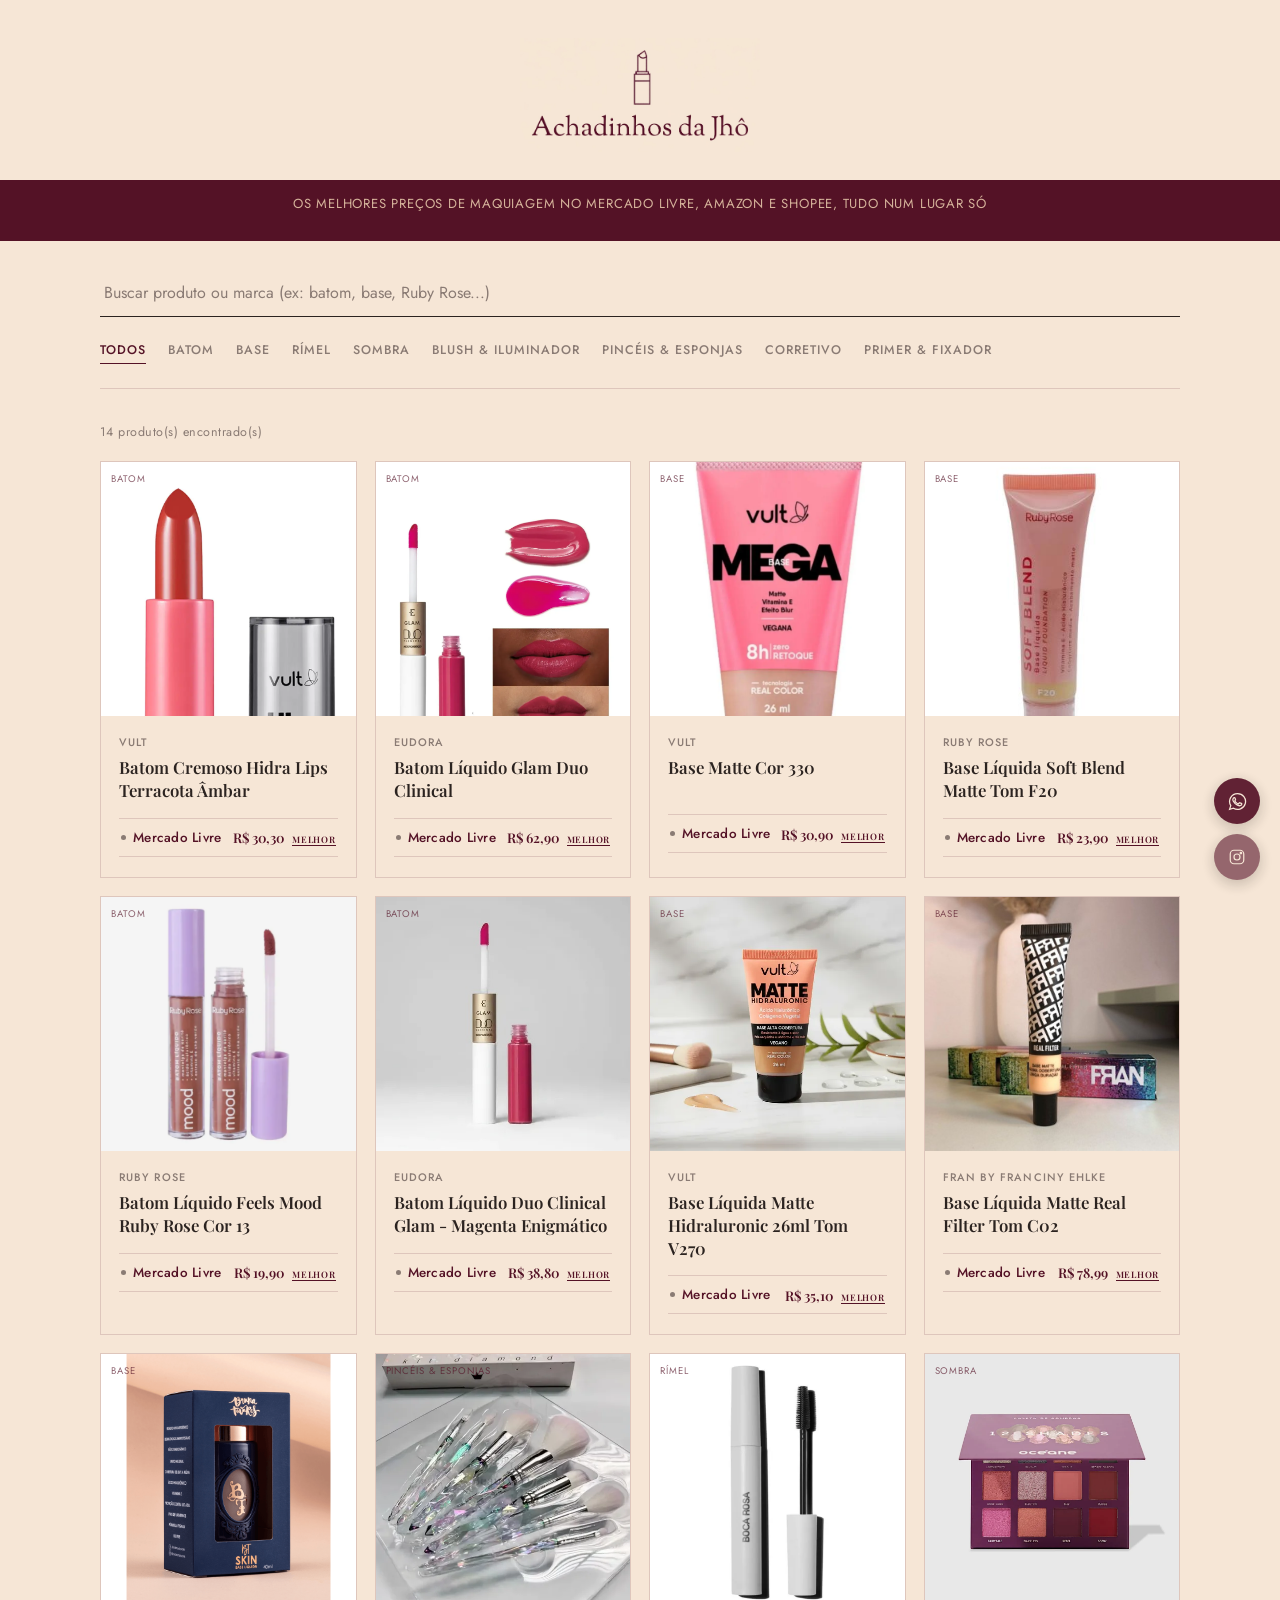
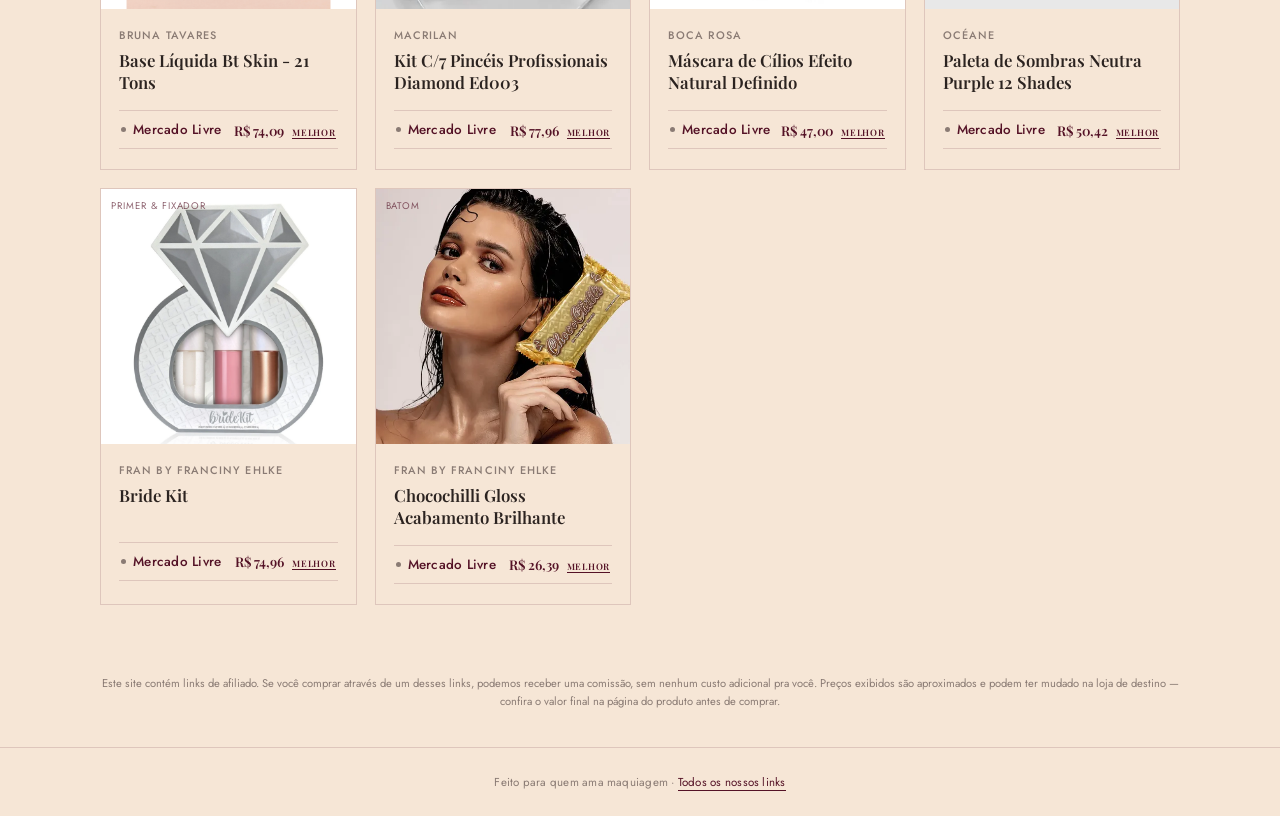
==== index.html @ ea24ade4 "Add files via upload" ====
<!DOCTYPE html>
<html lang="pt-br">
<head>
<meta charset="UTF-8">
<meta name="viewport" content="width=device-width, initial-scale=1.0">
<title>Achadinhos de Maquiagem</title>
<link rel="icon" href="logo.svg" type="image/svg+xml">
<link rel="stylesheet" href="style.css">
</head>
<body>

<header>
  <div class="header-top">
    <img src="logo-full.png" alt="Achadinhos da Jhô" class="logo-full">
    <h1 id="site-name" class="sr-only">Achadinhos da Jhô</h1>
  </div>
  <div class="header-bottom">
    <p id="site-tagline">Os melhores preços de maquiagem, tudo num lugar só</p>
  </div>
</header>

<div class="container">
  <div class="toolbar">
    <input type="text" id="search" class="search-box" placeholder="Buscar produto ou marca (ex: batom, base, Ruby Rose...)">
    <div class="categories" id="categories"></div>
  </div>

  <div class="results-count" id="results-count"></div>
  <div class="grid" id="grid"></div>
</div>

<div class="disclaimer">
  Este site contém links de afiliado. Se você comprar através de um desses links, podemos receber uma comissão,
  sem nenhum custo adicional pra você. Preços exibidos são aproximados e podem ter mudado na loja de destino —
  confira o valor final na página do produto antes de comprar.
</div>

<div class="floating-links">
  <a id="whatsapp-fab" class="fab whatsapp" href="#" target="_blank" title="Entrar no grupo do WhatsApp" aria-label="WhatsApp">
    <svg width="19" height="19" viewBox="0 0 24 24" fill="none" stroke="currentColor" stroke-width="1.6"><path d="M17 14.5c-.3-.1-1.7-.8-2-.9-.3-.1-.5-.1-.7.1-.2.3-.8.9-.9 1.1-.2.2-.3.2-.6.1-.3-.1-1.3-.5-2.4-1.5-.9-.8-1.5-1.8-1.6-2.1-.2-.3 0-.5.1-.6.1-.1.3-.3.4-.5.1-.1.2-.3.2-.4.1-.2 0-.3 0-.4C9.4 9.2 9 8 8.8 7.6c-.2-.4-.4-.4-.6-.4h-.5c-.2 0-.5.1-.7.3-.2.3-.9.9-.9 2.2s1 2.5 1.1 2.7c.1.2 2 3 4.7 4.2.7.3 1.2.5 1.6.6.7.2 1.3.2 1.8.1.5-.1 1.7-.7 1.9-1.3.2-.6.2-1.1.2-1.3-.1-.1-.3-.2-.6-.3z"/><path d="M12 2a10 10 0 0 0-8.5 15.2L2 22l4.9-1.5A10 10 0 1 0 12 2z"/></svg>
  </a>
  <a id="instagram-fab" class="fab instagram" href="#" target="_blank" title="Seguir no Instagram" aria-label="Instagram">
    <svg width="18" height="18" viewBox="0 0 24 24" fill="none" stroke="currentColor" stroke-width="1.6"><rect x="3" y="3" width="18" height="18" rx="5"/><circle cx="12" cy="12" r="4"/><circle cx="17.2" cy="6.8" r="1"/></svg>
  </a>
</div>

<footer>
  Feito para quem ama maquiagem · <a href="links.html">Todos os nossos links</a>
</footer>

<script src="config.js"></script>
<script src="products-data.js"></script>
<script src="script.js"></script>
</body>
</html>
---- style.css ----
@import url('https://fonts.googleapis.com/css2?family=Playfair+Display:wght@500;600;700&family=Jost:wght@300;400;500;600&display=swap');

:root {
  --rose: #a57c7e;      /* rosé-vinho suave - accent */
  --clay: #8d5c64;       /* vinho claro - accent secundário */
  --sand: #e4c5a8;       /* areia quente - fundo dos cards */
  --burgundy: #541226;   /* vinho profundo - contraste/texto de destaque (cor da logo) */
  --cream: #f6e6d6;      /* fundo principal (cor de fundo da logo) */
  --ink: #2b2320;        /* texto principal, preto quente */
  --muted: #8a7b74;      /* texto secundário */
  --line: #dec6bc;       /* bordas discretas */
  --whatsapp: #25d366;
  --radius: 4px;
  --shadow: 0 2px 18px rgba(84, 18, 38, 0.08);
}

* { box-sizing: border-box; }

html { scroll-behavior: smooth; }

body {
  margin: 0;
  font-family: 'Jost', 'Segoe UI', system-ui, -apple-system, Roboto, sans-serif;
  background: var(--cream);
  color: var(--ink);
  font-weight: 400;
}

header {
  text-align: center;
}

.header-top {
  background: var(--cream);
  padding: 38px 20px 22px;
}

.logo-full {
  width: 100%;
  max-width: 240px;
  height: auto;
}

.sr-only {
  position: absolute;
  width: 1px;
  height: 1px;
  padding: 0;
  margin: -1px;
  overflow: hidden;
  clip: rect(0, 0, 0, 0);
  white-space: nowrap;
  border: 0;
}

.header-bottom {
  background: var(--burgundy);
  padding: 14px 20px 28px;
}

.header-bottom p {
  margin: 0;
  color: var(--sand);
  opacity: 0.9;
  font-size: 0.82rem;
  letter-spacing: 0.06em;
  text-transform: uppercase;
  font-weight: 400;
}

.container {
  max-width: 1120px;
  margin: 0 auto;
  padding: 0 20px 70px;
}

.toolbar {
  background: transparent;
  border-bottom: 1px solid var(--line);
  padding: 28px 0 20px;
  margin-bottom: 34px;
}

.search-box {
  width: 100%;
  padding: 12px 4px;
  border-radius: 0;
  border: none;
  border-bottom: 1px solid var(--ink);
  background: transparent;
  font-family: 'Jost', sans-serif;
  font-size: 1rem;
  margin-bottom: 20px;
  outline: none;
  color: var(--ink);
}

.search-box::placeholder { color: var(--muted); }
.search-box:focus { border-bottom: 1px solid var(--burgundy); }

.categories {
  display: flex;
  gap: 22px;
  overflow-x: auto;
  padding-bottom: 4px;
}

.cat-btn {
  flex: 0 0 auto;
  border: none;
  background: none;
  color: var(--muted);
  padding: 4px 0;
  border-bottom: 1px solid transparent;
  font-family: 'Jost', sans-serif;
  font-size: 0.78rem;
  font-weight: 500;
  letter-spacing: 0.08em;
  text-transform: uppercase;
  cursor: pointer;
  white-space: nowrap;
  transition: color .2s ease, border-color .2s ease;
}

.cat-btn:hover { color: var(--ink); }

.cat-btn.active {
  color: var(--burgundy);
  border-bottom: 1px solid var(--burgundy);
}

.results-count {
  font-size: 0.78rem;
  color: var(--muted);
  letter-spacing: 0.04em;
  margin: 0 0 20px;
}

.grid {
  display: grid;
  grid-template-columns: repeat(auto-fill, minmax(240px, 1fr));
  gap: 18px;
  background: transparent;
}

.card {
  background: var(--cream);
  border: 1px solid var(--line);
  border-radius: 0;
  box-shadow: none;
  overflow: hidden;
  display: flex;
  flex-direction: column;
  transition: box-shadow .25s ease, border-color .25s ease;
}

.card:hover {
  box-shadow: var(--shadow);
  border-color: var(--rose);
  position: relative;
  z-index: 2;
}

.card-top {
  background: var(--sand);
  display: flex;
  align-items: center;
  justify-content: center;
  padding: 0;
  aspect-ratio: 1 / 1;
  position: relative;
  overflow: hidden;
}

.product-art {
  width: 100%;
  height: 100%;
  object-fit: cover;
  object-position: center;
  transition: transform .3s ease;
}

.card:hover .product-art {
  transform: scale(1.04);
}

.card-top .cat-tag {
  position: absolute;
  top: 10px;
  left: 10px;
  font-size: 0.6rem;
  letter-spacing: 0.1em;
  text-transform: uppercase;
  color: var(--burgundy);
  opacity: 0.65;
  z-index: 1;
}

.card-body {
  padding: 18px 18px 20px;
  display: flex;
  flex-direction: column;
  gap: 6px;
  flex: 1;
}

.card-brand {
  font-size: 0.68rem;
  text-transform: uppercase;
  letter-spacing: .1em;
  color: var(--muted);
  font-weight: 500;
}

.card-name {
  font-family: 'Playfair Display', serif;
  font-size: 1.05rem;
  font-weight: 600;
  line-height: 1.35;
  min-height: 2.5em;
  color: var(--ink);
}

.price-list {
  display: flex;
  flex-direction: column;
  gap: 0;
  margin-top: 10px;
  border-top: 1px solid var(--line);
}

.price-row {
  display: flex;
  align-items: center;
  justify-content: space-between;
  padding: 9px 2px;
  border-radius: 0;
  border: none;
  border-bottom: 1px solid var(--line);
  text-decoration: none;
  color: var(--ink);
  font-size: 0.84rem;
  background: transparent;
  transition: padding-left .15s ease;
}

.price-row:hover { padding-left: 6px; }

.price-row.best {
  color: var(--burgundy);
}

.price-row .store {
  font-weight: 500;
  display: flex;
  align-items: center;
  gap: 7px;
  letter-spacing: 0.02em;
}

.price-row .store::before {
  content: "";
  width: 5px;
  height: 5px;
  border-radius: 50%;
  background: var(--muted);
  display: inline-block;
}

.price-row.store-ml .store::before { background: var(--burgundy); }
.price-row.store-amazon .store::before { background: var(--clay); }
.price-row.store-shopee .store::before { background: var(--rose); }

.price-row .price {
  font-weight: 600;
  font-family: 'Playfair Display', serif;
}

.badge-best {
  display: inline-block;
  font-size: 0.56rem;
  font-weight: 600;
  letter-spacing: 0.08em;
  text-transform: uppercase;
  color: var(--burgundy);
  padding: 0;
  margin-left: 8px;
  vertical-align: middle;
  border-bottom: 1px solid var(--burgundy);
}

.floating-links {
  position: fixed;
  right: 20px;
  bottom: 20px;
  display: flex;
  flex-direction: column;
  gap: 10px;
  z-index: 50;
}

.fab {
  width: 46px;
  height: 46px;
  border-radius: 50%;
  display: flex;
  align-items: center;
  justify-content: center;
  font-size: 1.15rem;
  color: var(--cream);
  text-decoration: none;
  box-shadow: 0 4px 14px rgba(43, 35, 32, 0.25);
  transition: transform .15s ease, opacity .15s ease;
  opacity: 0.92;
}

.fab:hover { transform: translateY(-2px); opacity: 1; }

.fab.whatsapp { background: var(--burgundy); }
.fab.instagram { background: var(--clay); }

.empty-state {
  text-align: center;
  color: var(--muted);
  padding: 70px 20px;
  font-family: 'Playfair Display', serif;
  font-size: 1.1rem;
}

.disclaimer {
  max-width: 1120px;
  margin: 0 auto;
  padding: 0 20px 36px;
  font-size: 0.7rem;
  color: var(--muted);
  text-align: center;
  line-height: 1.6;
}

footer {
  text-align: center;
  padding: 26px 20px;
  font-size: 0.72rem;
  color: var(--muted);
  border-top: 1px solid var(--line);
  letter-spacing: 0.02em;
}

footer a { color: var(--burgundy); text-decoration: none; border-bottom: 1px solid var(--burgundy); }
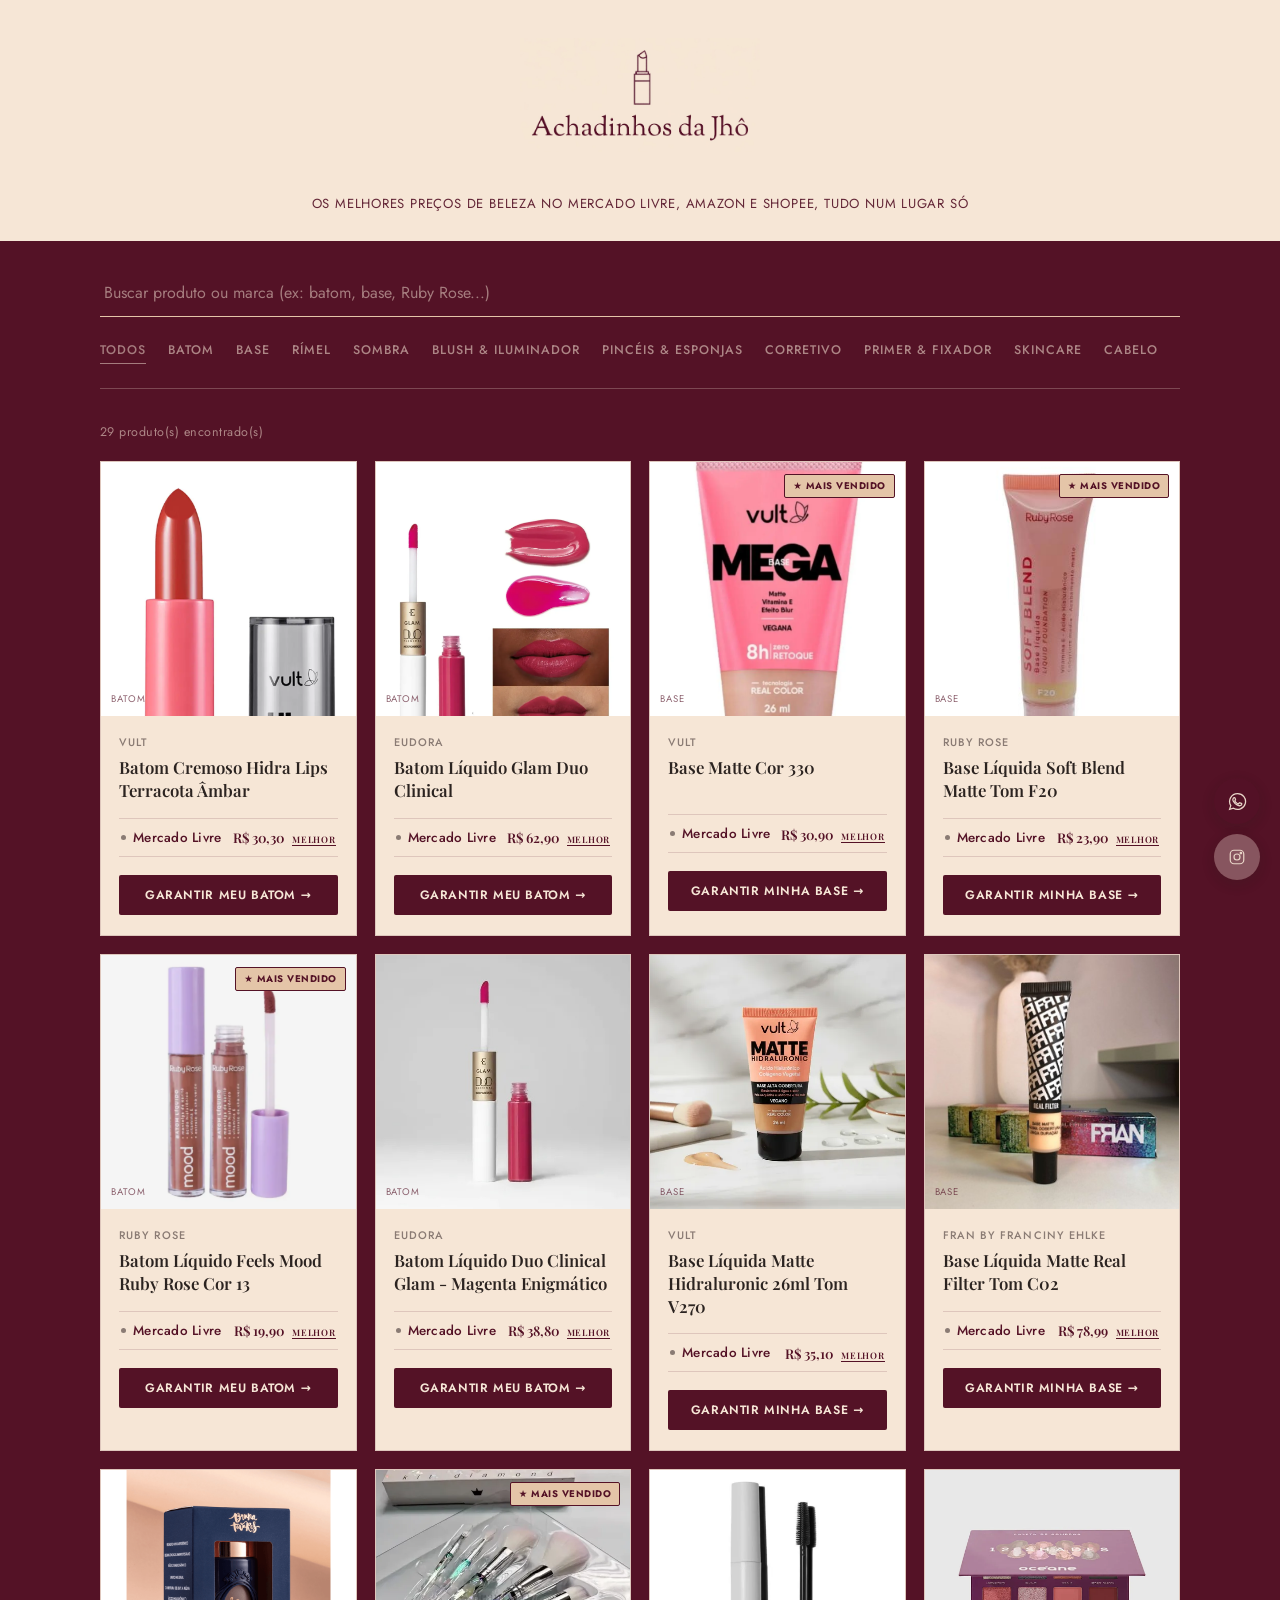
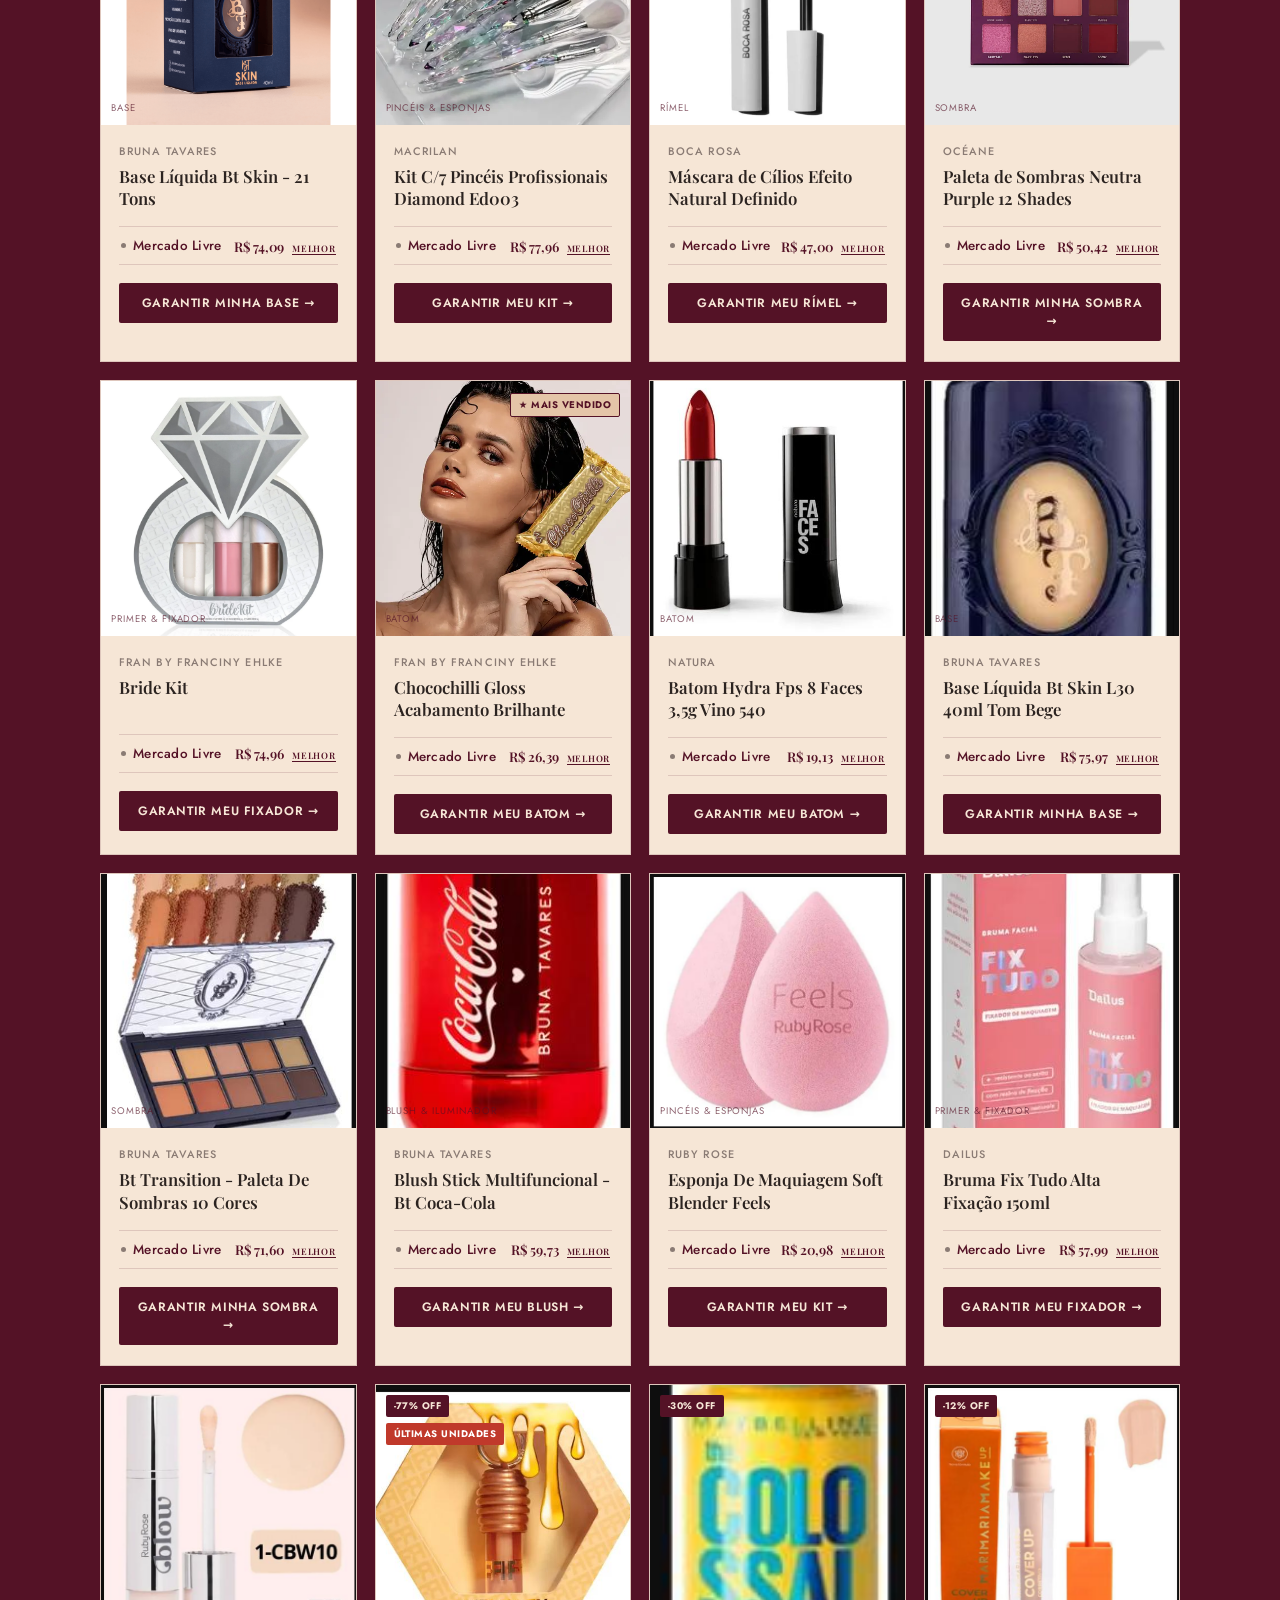
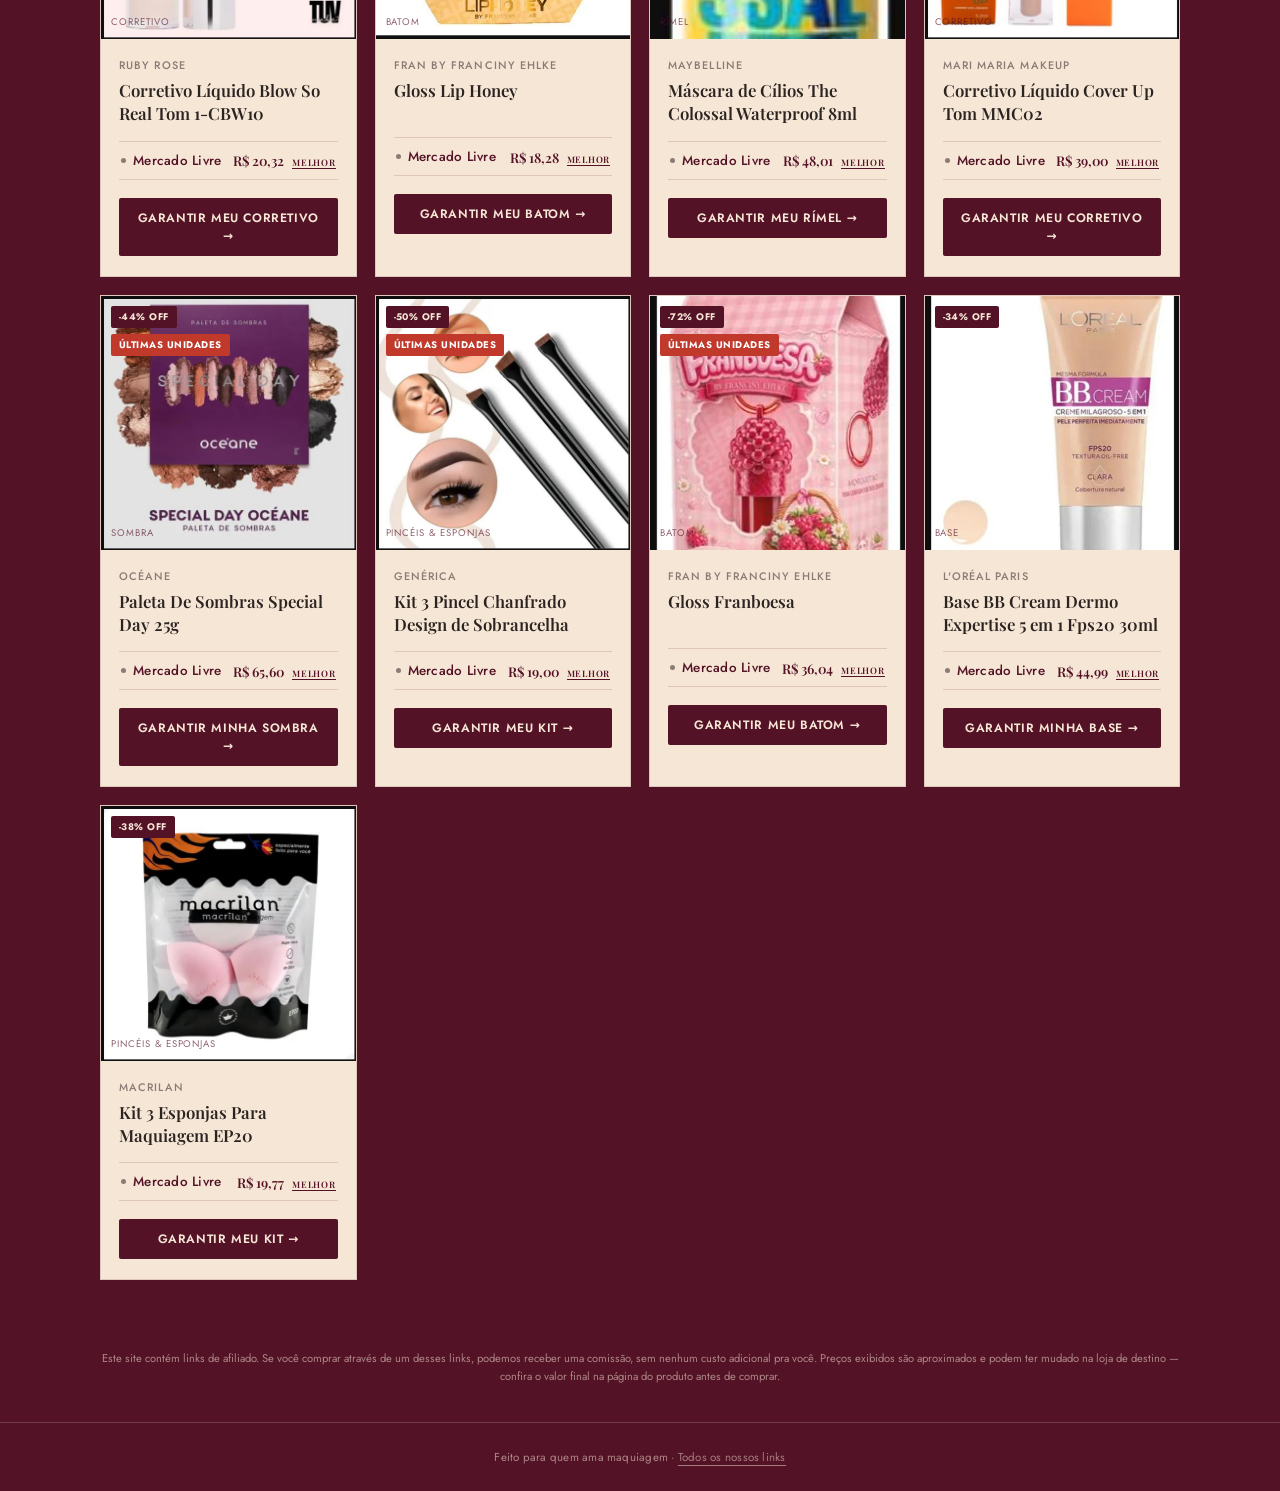
==== commit c9f80ab3: "Add files via upload" ====
--- a/index.html
+++ b/index.html
@@ -3,7 +3,7 @@
 <head>
 <meta charset="UTF-8">
 <meta name="viewport" content="width=device-width, initial-scale=1.0">
-<title>Achadinhos de Maquiagem</title>
+<title>Achadinhos da Jhô | Beleza com o melhor preço</title>
 <link rel="icon" href="logo.svg" type="image/svg+xml">
 <link rel="stylesheet" href="style.css">
 </head>
--- a/style.css
+++ b/style.css
@@ -21,8 +21,8 @@
 body {
   margin: 0;
   font-family: 'Jost', 'Segoe UI', system-ui, -apple-system, Roboto, sans-serif;
-  background: var(--cream);
-  color: var(--ink);
+  background: var(--burgundy);
+  color: var(--sand);
   font-weight: 400;
 }
 
@@ -54,13 +54,13 @@
 }
 
 .header-bottom {
-  background: var(--burgundy);
+  background: var(--cream);
   padding: 14px 20px 28px;
 }
 
 .header-bottom p {
   margin: 0;
-  color: var(--sand);
+  color: var(--burgundy);
   opacity: 0.9;
   font-size: 0.82rem;
   letter-spacing: 0.06em;
@@ -76,7 +76,7 @@
 
 .toolbar {
   background: transparent;
-  border-bottom: 1px solid var(--line);
+  border-bottom: 1px solid rgba(246, 230, 214, 0.25);
   padding: 28px 0 20px;
   margin-bottom: 34px;
 }
@@ -86,17 +86,17 @@
   padding: 12px 4px;
   border-radius: 0;
   border: none;
-  border-bottom: 1px solid var(--ink);
+  border-bottom: 1px solid var(--sand);
   background: transparent;
   font-family: 'Jost', sans-serif;
   font-size: 1rem;
   margin-bottom: 20px;
   outline: none;
-  color: var(--ink);
-}
-
-.search-box::placeholder { color: var(--muted); }
-.search-box:focus { border-bottom: 1px solid var(--burgundy); }
+  color: var(--cream);
+}
+
+.search-box::placeholder { color: rgba(246, 230, 214, 0.5); }
+.search-box:focus { border-bottom: 1px solid var(--rose); }
 
 .categories {
   display: flex;
@@ -109,7 +109,7 @@
   flex: 0 0 auto;
   border: none;
   background: none;
-  color: var(--muted);
+  color: rgba(246, 230, 214, 0.55);
   padding: 4px 0;
   border-bottom: 1px solid transparent;
   font-family: 'Jost', sans-serif;
@@ -122,16 +122,16 @@
   transition: color .2s ease, border-color .2s ease;
 }
 
-.cat-btn:hover { color: var(--ink); }
+.cat-btn:hover { color: var(--cream); }
 
 .cat-btn.active {
-  color: var(--burgundy);
-  border-bottom: 1px solid var(--burgundy);
+  color: var(--rose);
+  border-bottom: 1px solid var(--rose);
 }
 
 .results-count {
   font-size: 0.78rem;
-  color: var(--muted);
+  color: rgba(246, 230, 214, 0.55);
   letter-spacing: 0.04em;
   margin: 0 0 20px;
 }
@@ -186,7 +186,7 @@
 
 .card-top .cat-tag {
   position: absolute;
-  top: 10px;
+  bottom: 10px;
   left: 10px;
   font-size: 0.6rem;
   letter-spacing: 0.1em;
@@ -194,6 +194,78 @@
   color: var(--burgundy);
   opacity: 0.65;
   z-index: 1;
+}
+
+.badges-left {
+  position: absolute;
+  top: 10px;
+  left: 10px;
+  z-index: 2;
+  display: flex;
+  flex-direction: column;
+  gap: 6px;
+  align-items: flex-start;
+}
+
+.badges-right {
+  position: absolute;
+  top: 10px;
+  right: 10px;
+  z-index: 2;
+}
+
+.badge-tag {
+  display: inline-block;
+  font-size: 0.6rem;
+  font-weight: 700;
+  letter-spacing: 0.05em;
+  text-transform: uppercase;
+  padding: 4px 8px;
+  border-radius: 2px;
+  white-space: nowrap;
+}
+
+.badge-discount {
+  background: var(--burgundy);
+  color: var(--cream);
+}
+
+.badge-urgent {
+  background: #c0392b;
+  color: #fff;
+  animation: pulse-urgent 1.6s ease-in-out infinite;
+}
+
+.badge-bestseller {
+  background: var(--sand);
+  color: var(--burgundy);
+  border: 1px solid var(--burgundy);
+}
+
+@keyframes pulse-urgent {
+  0%, 100% { opacity: 1; }
+  50% { opacity: 0.72; }
+}
+
+.card-cta {
+  display: block;
+  text-align: center;
+  margin-top: 12px;
+  padding: 11px 14px;
+  background: var(--burgundy);
+  color: var(--cream);
+  text-decoration: none;
+  font-size: 0.76rem;
+  font-weight: 600;
+  letter-spacing: 0.05em;
+  text-transform: uppercase;
+  border-radius: 2px;
+  transition: background .2s ease, transform .15s ease;
+}
+
+.card-cta:hover {
+  background: var(--clay);
+  transform: translateY(-1px);
 }
 
 .card-body {
@@ -321,7 +393,7 @@
 
 .empty-state {
   text-align: center;
-  color: var(--muted);
+  color: rgba(246, 230, 214, 0.6);
   padding: 70px 20px;
   font-family: 'Playfair Display', serif;
   font-size: 1.1rem;
@@ -332,7 +404,7 @@
   margin: 0 auto;
   padding: 0 20px 36px;
   font-size: 0.7rem;
-  color: var(--muted);
+  color: rgba(246, 230, 214, 0.55);
   text-align: center;
   line-height: 1.6;
 }
@@ -341,9 +413,9 @@
   text-align: center;
   padding: 26px 20px;
   font-size: 0.72rem;
-  color: var(--muted);
-  border-top: 1px solid var(--line);
+  color: rgba(246, 230, 214, 0.55);
+  border-top: 1px solid rgba(246, 230, 214, 0.2);
   letter-spacing: 0.02em;
 }
 
-footer a { color: var(--burgundy); text-decoration: none; border-bottom: 1px solid var(--burgundy); }
+footer a { color: var(--rose); text-decoration: none; border-bottom: 1px solid var(--rose); }
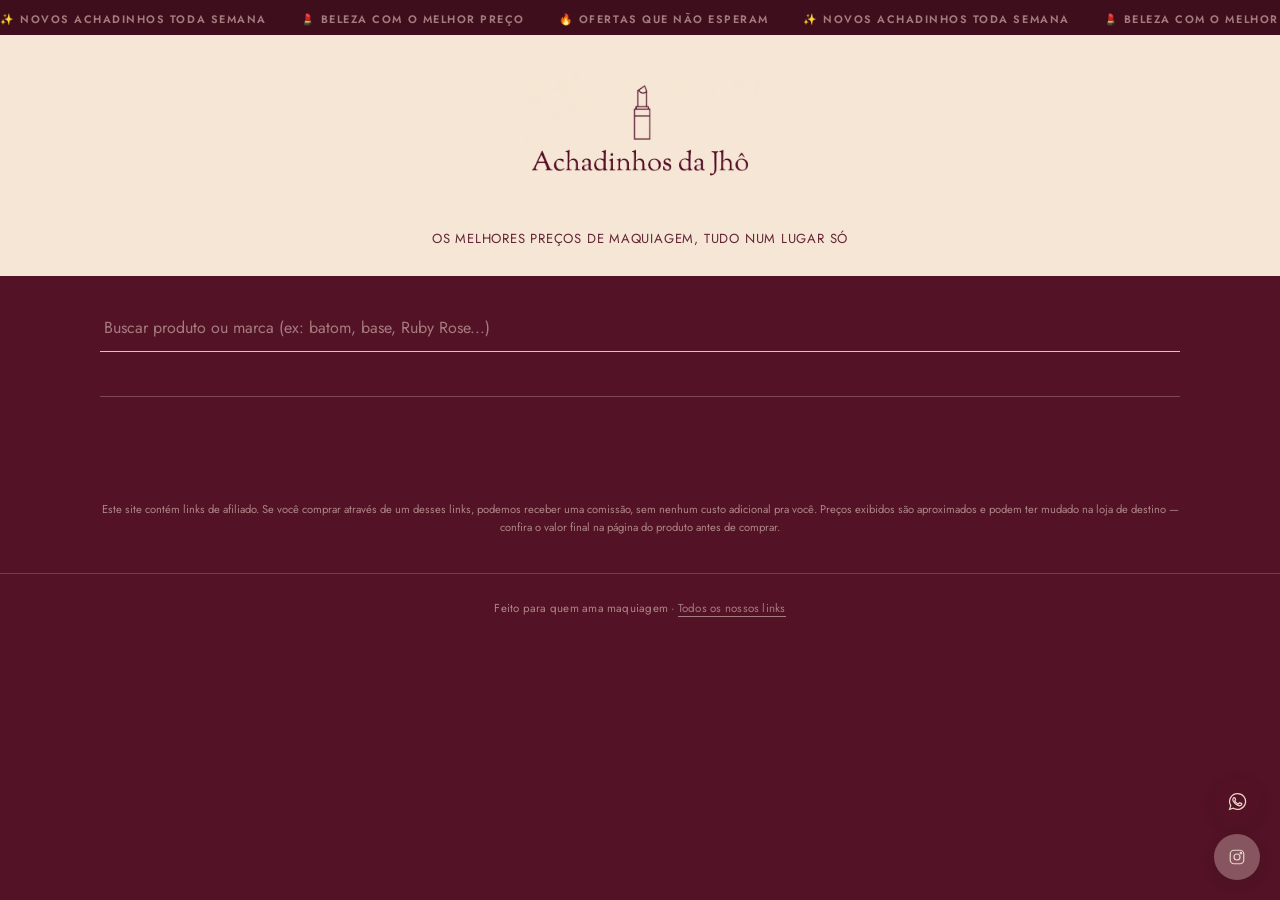
==== commit 90a27d5c: "Update index.html" ====
--- a/index.html
+++ b/index.html
@@ -8,6 +8,17 @@
 <link rel="stylesheet" href="style.css">
 </head>
 <body>
+
+<div class="topbar-marquee">
+  <div class="marquee-row">
+    <span>✨ NOVOS ACHADINHOS TODA SEMANA</span>
+    <span>💄 BELEZA COM O MELHOR PREÇO</span>
+    <span>🔥 OFERTAS QUE NÃO ESPERAM</span>
+    <span>✨ NOVOS ACHADINHOS TODA SEMANA</span>
+    <span>💄 BELEZA COM O MELHOR PREÇO</span>
+    <span>🔥 OFERTAS QUE NÃO ESPERAM</span>
+  </div>
+</div>
 
 <header>
   <div class="header-top">
--- a/style.css
+++ b/style.css
@@ -1,342 +1,377 @@
 @import url('https://fonts.googleapis.com/css2?family=Playfair+Display:wght@500;600;700&family=Jost:wght@300;400;500;600&display=swap');
 
 :root {
-  --rose: #a57c7e;      /* rosé-vinho suave - accent */
-  --clay: #8d5c64;       /* vinho claro - accent secundário */
-  --sand: #e4c5a8;       /* areia quente - fundo dos cards */
-  --burgundy: #541226;   /* vinho profundo - contraste/texto de destaque (cor da logo) */
-  --cream: #f6e6d6;      /* fundo principal (cor de fundo da logo) */
-  --ink: #2b2320;        /* texto principal, preto quente */
-  --muted: #8a7b74;      /* texto secundário */
-  --line: #dec6bc;       /* bordas discretas */
-  --whatsapp: #25d366;
-  --radius: 4px;
-  --shadow: 0 2px 18px rgba(84, 18, 38, 0.08);
+    --rose: #a57c7e;
+    --clay: #8d5c64;
+    --sand: #e4c5a8;
+    --burgundy: #541226;
+    --cream: #f6e6d6;
+    --ink: #2b2320;
+    --muted: #8a7b74;
+    --line: #dec6bc;
+    --whatsapp: #25d366;
+    --radius: 4px;
+    --shadow: 0 2px 18px rgba(84, 18, 38, 0.08);
 }
 
 * { box-sizing: border-box; }
 
 html { scroll-behavior: smooth; }
 
+.topbar-marquee {
+    background: var(--burgundy-deep, #3f0e1d);
+    overflow: hidden;
+    white-space: nowrap;
+    padding: 6px 0;
+}
+.topbar-marquee .marquee-row {
+    display: inline-flex;
+    animation: topMarquee 22s linear infinite;
+}
+.topbar-marquee .marquee-row span {
+    font-size: 0.68rem;
+    letter-spacing: 0.14em;
+    text-transform: uppercase;
+    font-weight: 600;
+    color: var(--rose);
+    padding-right: 34px;
+}
+@keyframes topMarquee {
+    0% { transform: translateX(0); }
+    100% { transform: translateX(-50%); }
+}
+
 body {
-  margin: 0;
-  font-family: 'Jost', 'Segoe UI', system-ui, -apple-system, Roboto, sans-serif;
-  background: var(--burgundy);
-  color: var(--sand);
-  font-weight: 400;
+    margin: 0;
+    font-family: 'Jost', 'Segoe UI', system-ui, -apple-system, Roboto, sans-serif;
+    background: var(--burgundy);
+    color: var(--sand);
+    font-weight: 400;
 }
 
 header {
-  text-align: center;
+    text-align: center;
 }
 
 .header-top {
-  background: var(--cream);
-  padding: 38px 20px 22px;
+    background: var(--cream);
+    padding: 38px 20px 22px;
 }
 
 .logo-full {
-  width: 100%;
-  max-width: 240px;
-  height: auto;
+    width: 100%;
+    max-width: 240px;
+    height: auto;
 }
 
 .sr-only {
-  position: absolute;
-  width: 1px;
-  height: 1px;
-  padding: 0;
-  margin: -1px;
-  overflow: hidden;
-  clip: rect(0, 0, 0, 0);
-  white-space: nowrap;
-  border: 0;
+    position: absolute;
+    width: 1px;
+    height: 1px;
+    padding: 0;
+    margin: -1px;
+    overflow: hidden;
+    clip: rect(0, 0, 0, 0);
+    white-space: nowrap;
+    border: 0;
 }
 
 .header-bottom {
-  background: var(--cream);
-  padding: 14px 20px 28px;
+    background: var(--cream);
+    padding: 14px 20px 28px;
 }
 
 .header-bottom p {
-  margin: 0;
-  color: var(--burgundy);
-  opacity: 0.9;
-  font-size: 0.82rem;
-  letter-spacing: 0.06em;
-  text-transform: uppercase;
-  font-weight: 400;
+    margin: 0;
+    color: var(--burgundy);
+    opacity: 0.9;
+    font-size: 0.82rem;
+    letter-spacing: 0.06em;
+    text-transform: uppercase;
+    font-weight: 400;
 }
 
 .container {
-  max-width: 1120px;
-  margin: 0 auto;
-  padding: 0 20px 70px;
+    max-width: 1120px;
+    margin: 0 auto;
+    padding: 0 20px 70px;
 }
 
 .toolbar {
-  background: transparent;
-  border-bottom: 1px solid rgba(246, 230, 214, 0.25);
-  padding: 28px 0 20px;
-  margin-bottom: 34px;
+    background: transparent;
+    border-bottom: 1px solid rgba(246, 230, 214, 0.25);
+    padding: 28px 0 20px;
+    margin-bottom: 34px;
 }
 
 .search-box {
-  width: 100%;
-  padding: 12px 4px;
-  border-radius: 0;
-  border: none;
-  border-bottom: 1px solid var(--sand);
-  background: transparent;
-  font-family: 'Jost', sans-serif;
-  font-size: 1rem;
-  margin-bottom: 20px;
-  outline: none;
-  color: var(--cream);
+    width: 100%;
+    padding: 12px 4px;
+    border-radius: 0;
+    border: none;
+    border-bottom: 1px solid var(--sand);
+    background: transparent;
+    font-family: 'Jost', sans-serif;
+    font-size: 1rem;
+    margin-bottom: 20px;
+    outline: none;
+    color: var(--cream);
 }
 
 .search-box::placeholder { color: rgba(246, 230, 214, 0.5); }
 .search-box:focus { border-bottom: 1px solid var(--rose); }
 
 .categories {
-  display: flex;
-  gap: 22px;
-  overflow-x: auto;
-  padding-bottom: 4px;
+    display: flex;
+    flex-wrap: wrap;
+    gap: 9px;
+    padding-bottom: 4px;
 }
 
 .cat-btn {
-  flex: 0 0 auto;
-  border: none;
-  background: none;
-  color: rgba(246, 230, 214, 0.55);
-  padding: 4px 0;
-  border-bottom: 1px solid transparent;
-  font-family: 'Jost', sans-serif;
-  font-size: 0.78rem;
-  font-weight: 500;
-  letter-spacing: 0.08em;
-  text-transform: uppercase;
-  cursor: pointer;
-  white-space: nowrap;
-  transition: color .2s ease, border-color .2s ease;
-}
-
-.cat-btn:hover { color: var(--cream); }
+    flex: 0 0 auto;
+    border: 1px solid rgba(246, 230, 214, 0.25);
+    background: transparent;
+    color: rgba(246, 230, 214, 0.7);
+    padding: 7px 15px;
+    border-radius: 999px;
+    font-family: 'Jost', sans-serif;
+    font-size: 0.7rem;
+    font-weight: 500;
+    letter-spacing: 0.04em;
+    text-transform: uppercase;
+    cursor: pointer;
+    white-space: nowrap;
+    transition: color .2s ease, background .2s ease, border-color .2s ease;
+}
+
+.cat-btn:hover {
+    color: var(--cream);
+    border-color: var(--rose);
+}
 
 .cat-btn.active {
-  color: var(--rose);
-  border-bottom: 1px solid var(--rose);
+    color: var(--burgundy);
+    background: var(--rose);
+    border-color: var(--rose);
+    font-weight: 600;
 }
 
 .results-count {
-  font-size: 0.78rem;
-  color: rgba(246, 230, 214, 0.55);
-  letter-spacing: 0.04em;
-  margin: 0 0 20px;
+    font-size: 0.78rem;
+    color: rgba(246, 230, 214, 0.55);
+    letter-spacing: 0.04em;
+    margin: 0 0 20px;
 }
 
 .grid {
-  display: grid;
-  grid-template-columns: repeat(auto-fill, minmax(240px, 1fr));
-  gap: 18px;
-  background: transparent;
+    display: grid;
+    grid-template-columns: repeat(auto-fill, minmax(240px, 1fr));
+    gap: 18px;
+    background: transparent;
 }
 
 .card {
-  background: var(--cream);
-  border: 1px solid var(--line);
-  border-radius: 0;
-  box-shadow: none;
-  overflow: hidden;
-  display: flex;
-  flex-direction: column;
-  transition: box-shadow .25s ease, border-color .25s ease;
-}
+    background: var(--cream);
+    border: 1px solid var(--line);
+    border-radius: 0;
+    box-shadow: none;
+    overflow: hidden;
+    display: flex;
+    flex-direction: column;
+    transition: box-shadow .25s ease, border-color .25s ease, transform .2s ease;
+    opacity: 0;
+    animation: cardFadeIn .5s ease forwards;
+}
+@keyframes cardFadeIn {
+    from { opacity: 0; transform: translateY(14px) scale(.97); }
+    to { opacity: 1; transform: translateY(0) scale(1); }
+}
+.card:hover { transform: translateY(-3px); }
 
 .card:hover {
-  box-shadow: var(--shadow);
-  border-color: var(--rose);
-  position: relative;
-  z-index: 2;
+    box-shadow: var(--shadow);
+    border-color: var(--rose);
+    position: relative;
+    z-index: 2;
 }
 
 .card-top {
-  background: var(--sand);
-  display: flex;
-  align-items: center;
-  justify-content: center;
-  padding: 0;
-  aspect-ratio: 1 / 1;
-  position: relative;
-  overflow: hidden;
+    background: var(--sand);
+    display: flex;
+    align-items: center;
+    justify-content: center;
+    padding: 0;
+    aspect-ratio: 1 / 1;
+    position: relative;
+    overflow: hidden;
 }
 
 .product-art {
-  width: 100%;
-  height: 100%;
-  object-fit: cover;
-  object-position: center;
-  transition: transform .3s ease;
+    width: 100%;
+    height: 100%;
+    object-fit: cover;
+    object-position: center;
+    transition: transform .3s ease;
 }
 
 .card:hover .product-art {
-  transform: scale(1.04);
+    transform: scale(1.04);
 }
 
 .card-top .cat-tag {
-  position: absolute;
-  bottom: 10px;
-  left: 10px;
-  font-size: 0.6rem;
-  letter-spacing: 0.1em;
-  text-transform: uppercase;
-  color: var(--burgundy);
-  opacity: 0.65;
-  z-index: 1;
+    position: absolute;
+    bottom: 10px;
+    left: 10px;
+    font-size: 0.6rem;
+    letter-spacing: 0.1em;
+    text-transform: uppercase;
+    color: var(--burgundy);
+    opacity: 0.65;
+    z-index: 1;
 }
 
 .badges-left {
-  position: absolute;
-  top: 10px;
-  left: 10px;
-  z-index: 2;
-  display: flex;
-  flex-direction: column;
-  gap: 6px;
-  align-items: flex-start;
+    position: absolute;
+    top: 10px;
+    left: 10px;
+    z-index: 2;
+    display: flex;
+    flex-direction: column;
+    gap: 6px;
+    align-items: flex-start;
 }
 
 .badges-right {
-  position: absolute;
-  top: 10px;
-  right: 10px;
-  z-index: 2;
+    position: absolute;
+    top: 10px;
+    right: 10px;
+    z-index: 2;
 }
 
 .badge-tag {
-  display: inline-block;
-  font-size: 0.6rem;
-  font-weight: 700;
-  letter-spacing: 0.05em;
-  text-transform: uppercase;
-  padding: 4px 8px;
-  border-radius: 2px;
-  white-space: nowrap;
+    display: inline-block;
+    font-size: 0.6rem;
+    font-weight: 700;
+    letter-spacing: 0.05em;
+    text-transform: uppercase;
+    padding: 4px 8px;
+    border-radius: 2px;
+    white-space: nowrap;
 }
 
 .badge-discount {
-  background: var(--burgundy);
-  color: var(--cream);
+    background: var(--burgundy);
+    color: var(--cream);
 }
 
 .badge-urgent {
-  background: #c0392b;
-  color: #fff;
-  animation: pulse-urgent 1.6s ease-in-out infinite;
+    background: #c0392b;
+    color: #fff;
+    animation: pulse-urgent 1.6s ease-in-out infinite;
 }
 
 .badge-bestseller {
-  background: var(--sand);
-  color: var(--burgundy);
-  border: 1px solid var(--burgundy);
+    background: var(--sand);
+    color: var(--burgundy);
+    border: 1px solid var(--burgundy);
 }
 
 @keyframes pulse-urgent {
-  0%, 100% { opacity: 1; }
-  50% { opacity: 0.72; }
+    0%, 100% { opacity: 1; }
+    50% { opacity: 0.72; }
 }
 
 .card-cta {
-  display: block;
-  text-align: center;
-  margin-top: 12px;
-  padding: 11px 14px;
-  background: var(--burgundy);
-  color: var(--cream);
-  text-decoration: none;
-  font-size: 0.76rem;
-  font-weight: 600;
-  letter-spacing: 0.05em;
-  text-transform: uppercase;
-  border-radius: 2px;
-  transition: background .2s ease, transform .15s ease;
+    display: block;
+    text-align: center;
+    margin-top: 12px;
+    padding: 11px 14px;
+    background: var(--burgundy);
+    color: var(--cream);
+    text-decoration: none;
+    font-size: 0.76rem;
+    font-weight: 600;
+    letter-spacing: 0.05em;
+    text-transform: uppercase;
+    border-radius: 2px;
+    transition: background .2s ease, transform .15s ease;
 }
 
 .card-cta:hover {
-  background: var(--clay);
-  transform: translateY(-1px);
+    background: var(--clay);
+    transform: translateY(-1px);
 }
 
 .card-body {
-  padding: 18px 18px 20px;
-  display: flex;
-  flex-direction: column;
-  gap: 6px;
-  flex: 1;
+    padding: 18px 18px 20px;
+    display: flex;
+    flex-direction: column;
+    gap: 6px;
+    flex: 1;
 }
 
 .card-brand {
-  font-size: 0.68rem;
-  text-transform: uppercase;
-  letter-spacing: .1em;
-  color: var(--muted);
-  font-weight: 500;
+    font-size: 0.68rem;
+    text-transform: uppercase;
+    letter-spacing: .1em;
+    color: var(--muted);
+    font-weight: 500;
 }
 
 .card-name {
-  font-family: 'Playfair Display', serif;
-  font-size: 1.05rem;
-  font-weight: 600;
-  line-height: 1.35;
-  min-height: 2.5em;
-  color: var(--ink);
+    font-family: 'Playfair Display', serif;
+    font-size: 1.05rem;
+    font-weight: 600;
+    line-height: 1.35;
+    min-height: 2.5em;
+    color: var(--ink);
 }
 
 .price-list {
-  display: flex;
-  flex-direction: column;
-  gap: 0;
-  margin-top: 10px;
-  border-top: 1px solid var(--line);
+    display: flex;
+    flex-direction: column;
+    gap: 0;
+    margin-top: 10px;
+    border-top: 1px solid var(--line);
 }
 
 .price-row {
-  display: flex;
-  align-items: center;
-  justify-content: space-between;
-  padding: 9px 2px;
-  border-radius: 0;
-  border: none;
-  border-bottom: 1px solid var(--line);
-  text-decoration: none;
-  color: var(--ink);
-  font-size: 0.84rem;
-  background: transparent;
-  transition: padding-left .15s ease;
+    display: flex;
+    align-items: center;
+    justify-content: space-between;
+    padding: 9px 2px;
+    border-radius: 0;
+    border: none;
+    border-bottom: 1px solid var(--line);
+    text-decoration: none;
+    color: var(--ink);
+    font-size: 0.84rem;
+    background: transparent;
+    transition: padding-left .15s ease;
 }
 
 .price-row:hover { padding-left: 6px; }
 
 .price-row.best {
-  color: var(--burgundy);
+    color: var(--burgundy);
 }
 
 .price-row .store {
-  font-weight: 500;
-  display: flex;
-  align-items: center;
-  gap: 7px;
-  letter-spacing: 0.02em;
+    font-weight: 500;
+    display: flex;
+    align-items: center;
+    gap: 7px;
+    letter-spacing: 0.02em;
 }
 
 .price-row .store::before {
-  content: "";
-  width: 5px;
-  height: 5px;
-  border-radius: 50%;
-  background: var(--muted);
-  display: inline-block;
+    content: "";
+    width: 5px;
+    height: 5px;
+    border-radius: 50%;
+    background: var(--muted);
+    display: inline-block;
 }
 
 .price-row.store-ml .store::before { background: var(--burgundy); }
@@ -344,46 +379,46 @@
 .price-row.store-shopee .store::before { background: var(--rose); }
 
 .price-row .price {
-  font-weight: 600;
-  font-family: 'Playfair Display', serif;
+    font-weight: 600;
+    font-family: 'Playfair Display', serif;
 }
 
 .badge-best {
-  display: inline-block;
-  font-size: 0.56rem;
-  font-weight: 600;
-  letter-spacing: 0.08em;
-  text-transform: uppercase;
-  color: var(--burgundy);
-  padding: 0;
-  margin-left: 8px;
-  vertical-align: middle;
-  border-bottom: 1px solid var(--burgundy);
+    display: inline-block;
+    font-size: 0.56rem;
+    font-weight: 600;
+    letter-spacing: 0.08em;
+    text-transform: uppercase;
+    color: var(--burgundy);
+    padding: 0;
+    margin-left: 8px;
+    vertical-align: middle;
+    border-bottom: 1px solid var(--burgundy);
 }
 
 .floating-links {
-  position: fixed;
-  right: 20px;
-  bottom: 20px;
-  display: flex;
-  flex-direction: column;
-  gap: 10px;
-  z-index: 50;
+    position: fixed;
+    right: 20px;
+    bottom: 20px;
+    display: flex;
+    flex-direction: column;
+    gap: 10px;
+    z-index: 50;
 }
 
 .fab {
-  width: 46px;
-  height: 46px;
-  border-radius: 50%;
-  display: flex;
-  align-items: center;
-  justify-content: center;
-  font-size: 1.15rem;
-  color: var(--cream);
-  text-decoration: none;
-  box-shadow: 0 4px 14px rgba(43, 35, 32, 0.25);
-  transition: transform .15s ease, opacity .15s ease;
-  opacity: 0.92;
+    width: 46px;
+    height: 46px;
+    border-radius: 50%;
+    display: flex;
+    align-items: center;
+    justify-content: center;
+    font-size: 1.15rem;
+    color: var(--cream);
+    text-decoration: none;
+    box-shadow: 0 4px 14px rgba(43, 35, 32, 0.25);
+    transition: transform .15s ease, opacity .15s ease;
+    opacity: 0.92;
 }
 
 .fab:hover { transform: translateY(-2px); opacity: 1; }
@@ -392,30 +427,30 @@
 .fab.instagram { background: var(--clay); }
 
 .empty-state {
-  text-align: center;
-  color: rgba(246, 230, 214, 0.6);
-  padding: 70px 20px;
-  font-family: 'Playfair Display', serif;
-  font-size: 1.1rem;
+    text-align: center;
+    color: rgba(246, 230, 214, 0.6);
+    padding: 70px 20px;
+    font-family: 'Playfair Display', serif;
+    font-size: 1.1rem;
 }
 
 .disclaimer {
-  max-width: 1120px;
-  margin: 0 auto;
-  padding: 0 20px 36px;
-  font-size: 0.7rem;
-  color: rgba(246, 230, 214, 0.55);
-  text-align: center;
-  line-height: 1.6;
+    max-width: 1120px;
+    margin: 0 auto;
+    padding: 0 20px 36px;
+    font-size: 0.7rem;
+    color: rgba(246, 230, 214, 0.55);
+    text-align: center;
+    line-height: 1.6;
 }
 
 footer {
-  text-align: center;
-  padding: 26px 20px;
-  font-size: 0.72rem;
-  color: rgba(246, 230, 214, 0.55);
-  border-top: 1px solid rgba(246, 230, 214, 0.2);
-  letter-spacing: 0.02em;
+    text-align: center;
+    padding: 26px 20px;
+    font-size: 0.72rem;
+    color: rgba(246, 230, 214, 0.55);
+    border-top: 1px solid rgba(246, 230, 214, 0.2);
+    letter-spacing: 0.02em;
 }
 
 footer a { color: var(--rose); text-decoration: none; border-bottom: 1px solid var(--rose); }
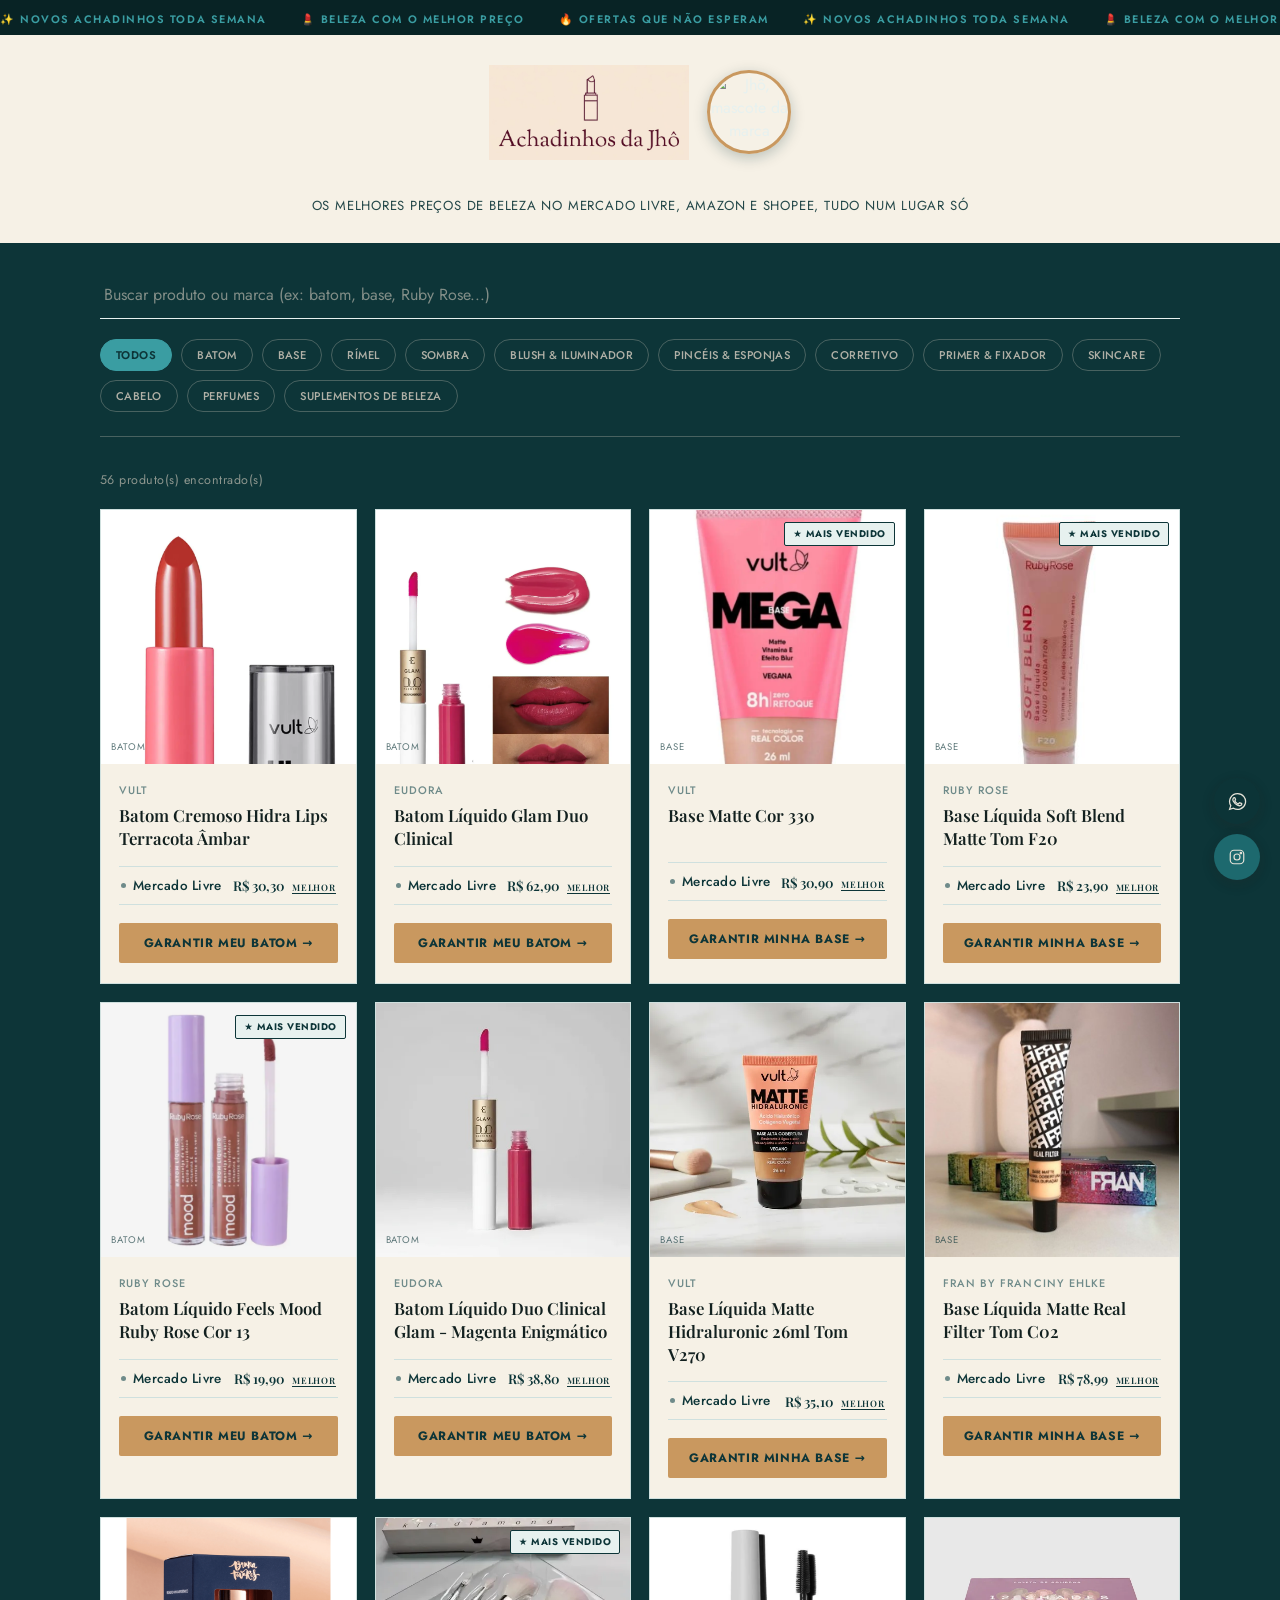
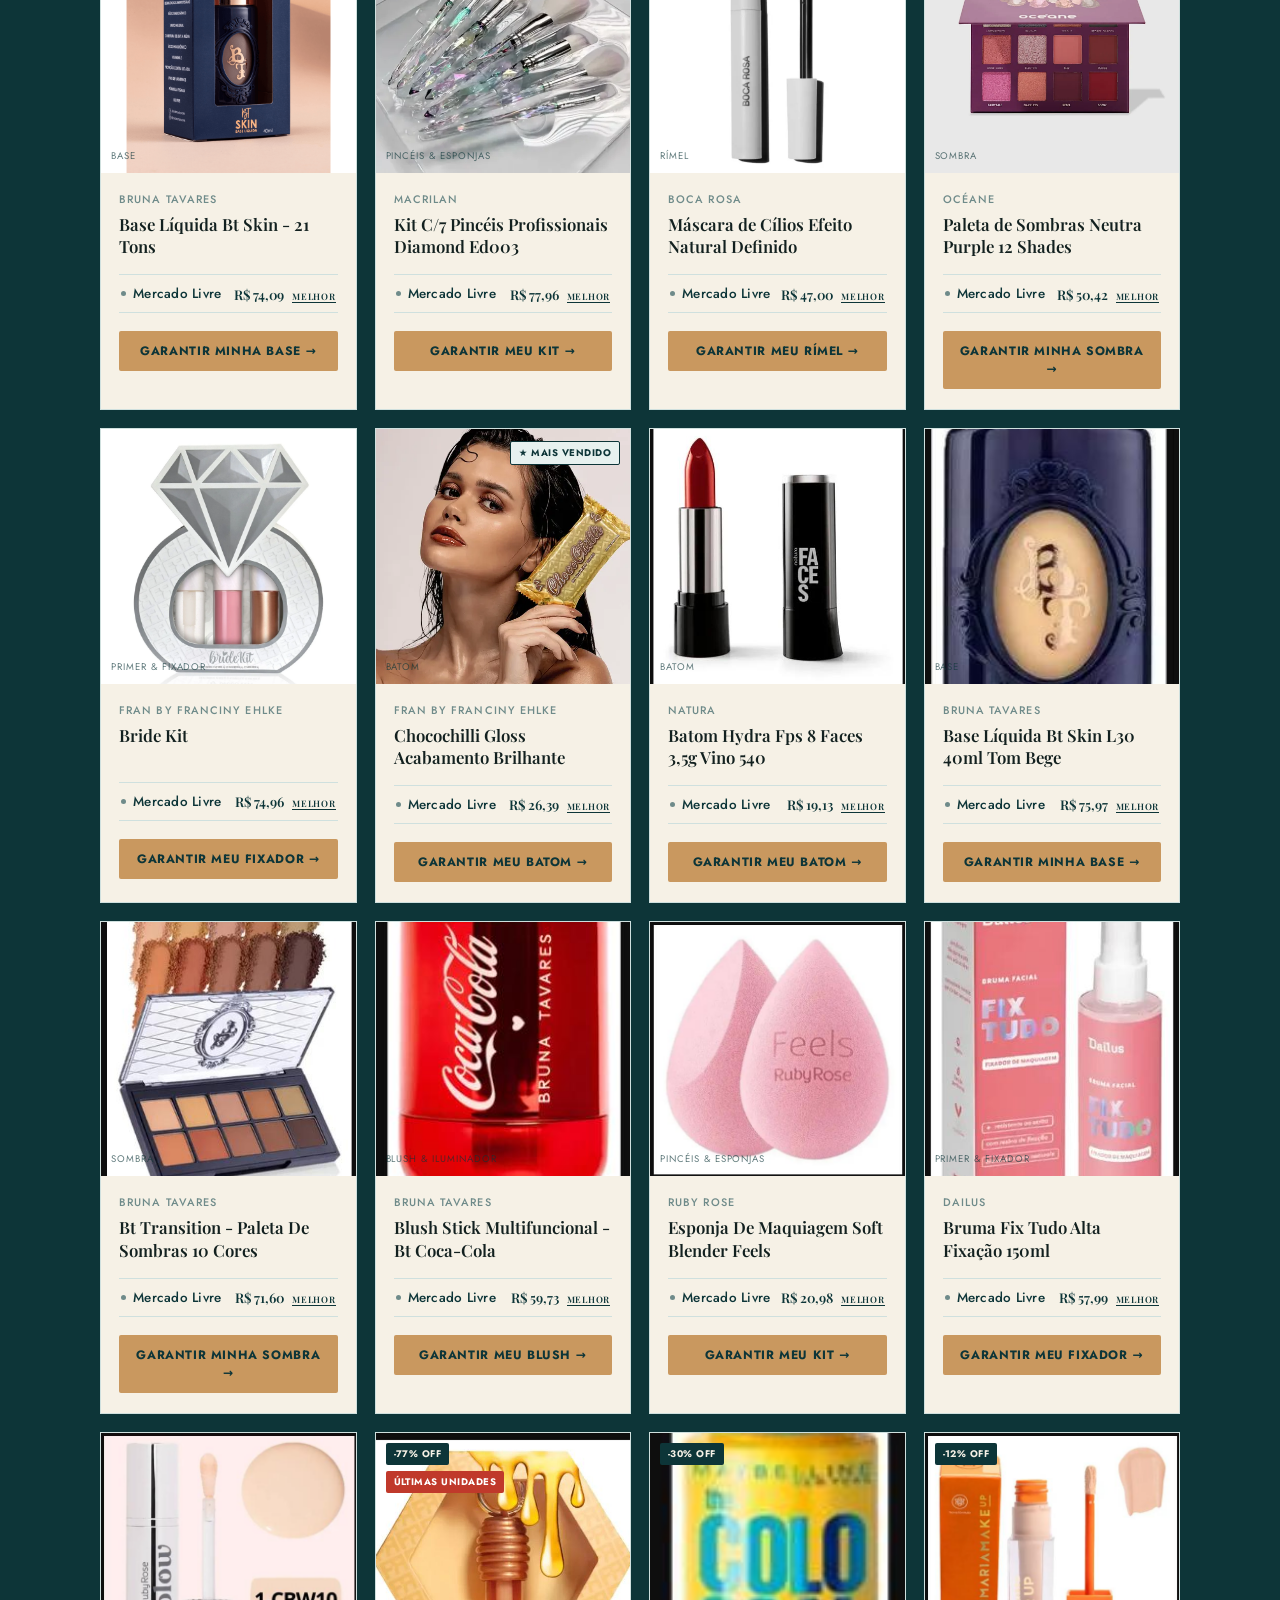
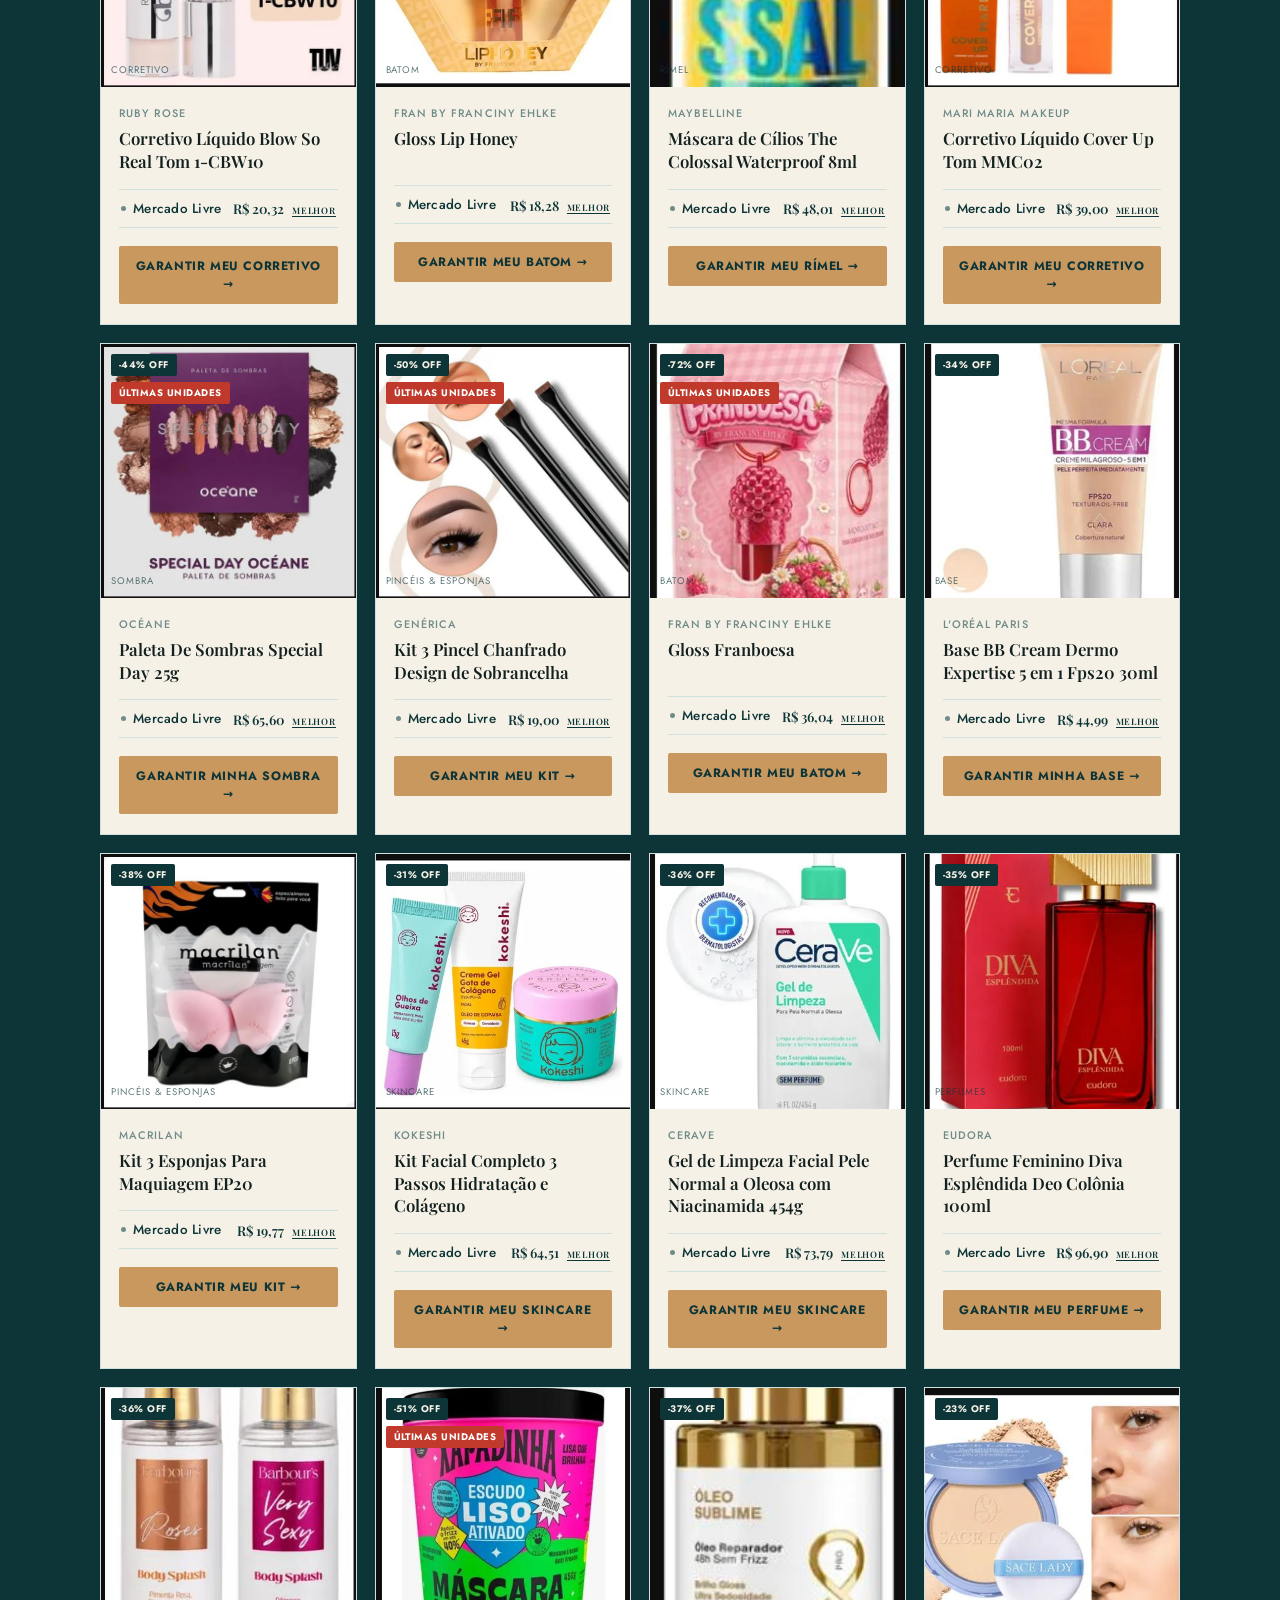
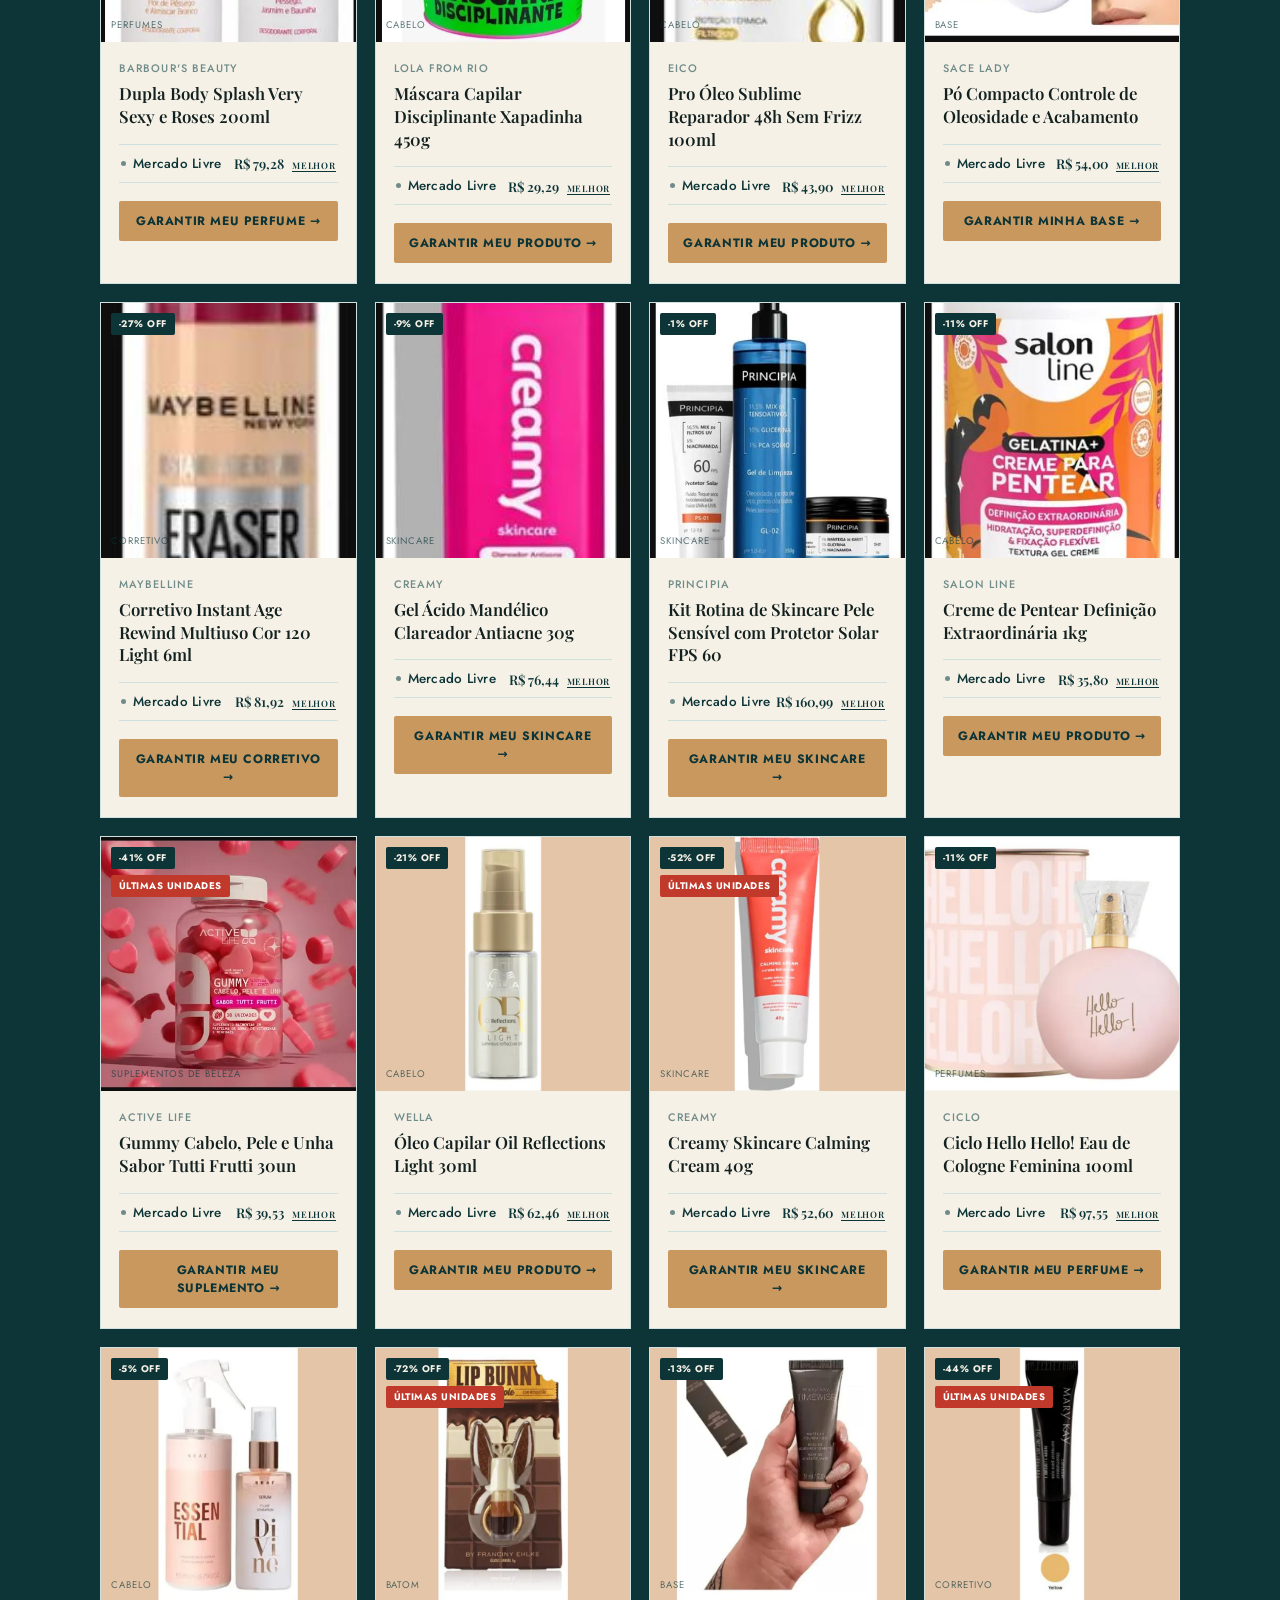
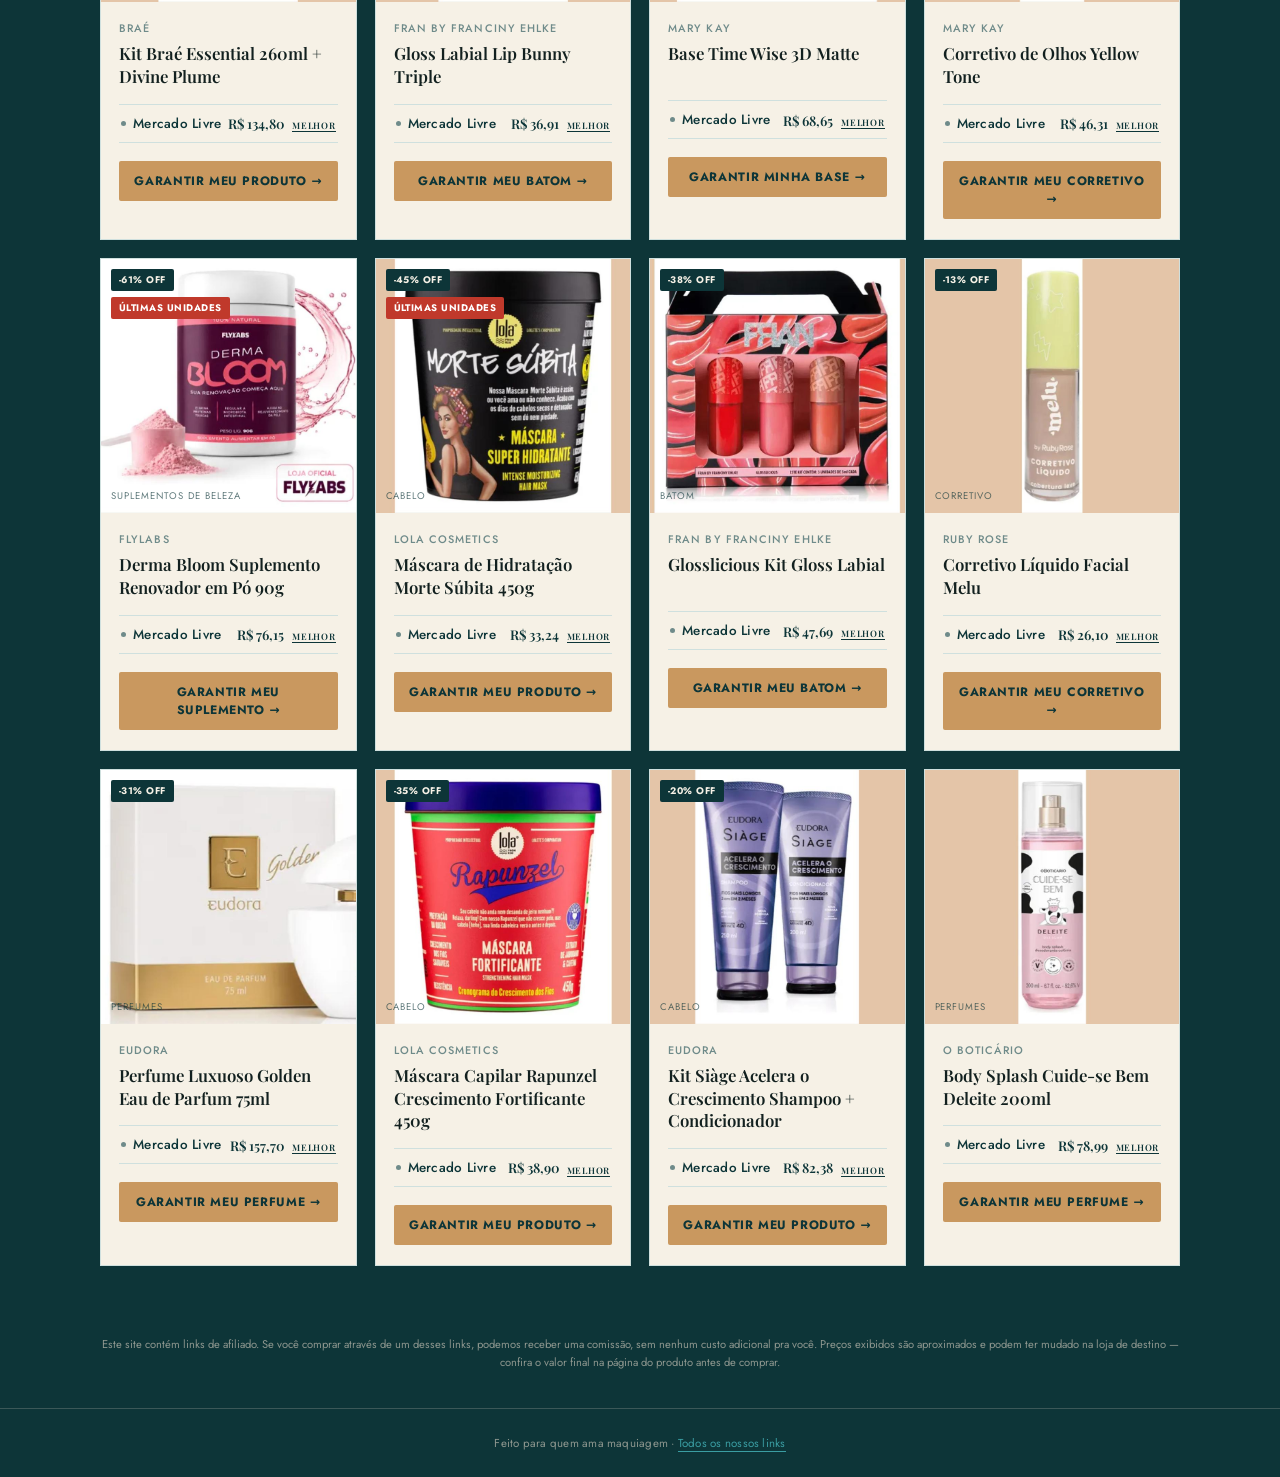
==== commit fb992f5b: "Update index.html" ====
--- a/index.html
+++ b/index.html
@@ -22,7 +22,10 @@
 
 <header>
   <div class="header-top">
-    <img src="logo-full.png" alt="Achadinhos da Jhô" class="logo-full">
+    <div class="header-top-inner">
+      <img src="logo-full.png" alt="Achadinhos da Jhô" class="logo-full">
+      <img src="mascote-jho.jpg" alt="Jhô, mascote da marca" class="mascot-thumb">
+    </div>
     <h1 id="site-name" class="sr-only">Achadinhos da Jhô</h1>
   </div>
   <div class="header-bottom">
--- a/style.css
+++ b/style.css
@@ -1,17 +1,20 @@
 @import url('https://fonts.googleapis.com/css2?family=Playfair+Display:wght@500;600;700&family=Jost:wght@300;400;500;600&display=swap');
 
 :root {
-    --rose: #a57c7e;
-    --clay: #8d5c64;
-    --sand: #e4c5a8;
-    --burgundy: #541226;
-    --cream: #f6e6d6;
-    --ink: #2b2320;
-    --muted: #8a7b74;
-    --line: #dec6bc;
-    --whatsapp: #25d366;
-    --radius: 4px;
-    --shadow: 0 2px 18px rgba(84, 18, 38, 0.08);
+  --rose: #3a9da2;       /* teal médio - accent */
+  --clay: #1f6e73;       /* teal escuro - accent secundário */
+  --sand: #e7f1ef;       /* fundo claro dos cards */
+  --burgundy: #0d3538;   /* teal profundo - contraste/texto de destaque */
+  --burgundy-deep: #082325; /* teal quase preto - faixa do topo */
+  --cream: #f6f1e6;      /* fundo principal (creme quente) */
+  --gold: #c9985f;       /* dourado - CTAs e destaques */
+  --gold-light: #e3bd88;
+  --ink: #12201f;        /* texto principal */
+  --muted: #6f8b8a;      /* texto secundário */
+  --line: #cfe0de;       /* bordas discretas */
+  --whatsapp: #25d366;
+  --radius: 4px;
+  --shadow: 0 2px 18px rgba(13, 53, 56, 0.1);
 }
 
 * { box-sizing: border-box; }
@@ -19,359 +22,377 @@
 html { scroll-behavior: smooth; }
 
 .topbar-marquee {
-    background: var(--burgundy-deep, #3f0e1d);
-    overflow: hidden;
-    white-space: nowrap;
-    padding: 6px 0;
+  background: var(--burgundy-deep, #3f0e1d);
+  overflow: hidden;
+  white-space: nowrap;
+  padding: 6px 0;
 }
 .topbar-marquee .marquee-row {
-    display: inline-flex;
-    animation: topMarquee 22s linear infinite;
+  display: inline-flex;
+  animation: topMarquee 22s linear infinite;
 }
 .topbar-marquee .marquee-row span {
-    font-size: 0.68rem;
-    letter-spacing: 0.14em;
-    text-transform: uppercase;
-    font-weight: 600;
-    color: var(--rose);
-    padding-right: 34px;
+  font-size: 0.68rem;
+  letter-spacing: 0.14em;
+  text-transform: uppercase;
+  font-weight: 600;
+  color: var(--rose);
+  padding-right: 34px;
 }
 @keyframes topMarquee {
-    0% { transform: translateX(0); }
-    100% { transform: translateX(-50%); }
+  0% { transform: translateX(0); }
+  100% { transform: translateX(-50%); }
 }
 
 body {
-    margin: 0;
-    font-family: 'Jost', 'Segoe UI', system-ui, -apple-system, Roboto, sans-serif;
-    background: var(--burgundy);
-    color: var(--sand);
-    font-weight: 400;
+  margin: 0;
+  font-family: 'Jost', 'Segoe UI', system-ui, -apple-system, Roboto, sans-serif;
+  background: var(--burgundy);
+  color: var(--sand);
+  font-weight: 400;
 }
 
 header {
-    text-align: center;
+  text-align: center;
 }
 
 .header-top {
-    background: var(--cream);
-    padding: 38px 20px 22px;
+  background: var(--cream);
+  padding: 30px 20px 22px;
+}
+
+.header-top-inner {
+  display: flex;
+  align-items: center;
+  justify-content: center;
+  gap: 18px;
+  flex-wrap: wrap;
 }
 
 .logo-full {
-    width: 100%;
-    max-width: 240px;
-    height: auto;
+  width: 100%;
+  max-width: 200px;
+  height: auto;
+}
+
+.mascot-thumb {
+  width: 84px;
+  height: 84px;
+  border-radius: 50%;
+  object-fit: cover;
+  object-position: 50% 18%;
+  border: 3px solid var(--gold);
+  box-shadow: 0 4px 14px rgba(13, 53, 56, 0.25);
 }
 
 .sr-only {
-    position: absolute;
-    width: 1px;
-    height: 1px;
-    padding: 0;
-    margin: -1px;
-    overflow: hidden;
-    clip: rect(0, 0, 0, 0);
-    white-space: nowrap;
-    border: 0;
+  position: absolute;
+  width: 1px;
+  height: 1px;
+  padding: 0;
+  margin: -1px;
+  overflow: hidden;
+  clip: rect(0, 0, 0, 0);
+  white-space: nowrap;
+  border: 0;
 }
 
 .header-bottom {
-    background: var(--cream);
-    padding: 14px 20px 28px;
+  background: var(--cream);
+  padding: 14px 20px 28px;
 }
 
 .header-bottom p {
-    margin: 0;
-    color: var(--burgundy);
-    opacity: 0.9;
-    font-size: 0.82rem;
-    letter-spacing: 0.06em;
-    text-transform: uppercase;
-    font-weight: 400;
+  margin: 0;
+  color: var(--burgundy);
+  opacity: 0.9;
+  font-size: 0.82rem;
+  letter-spacing: 0.06em;
+  text-transform: uppercase;
+  font-weight: 400;
 }
 
 .container {
-    max-width: 1120px;
-    margin: 0 auto;
-    padding: 0 20px 70px;
+  max-width: 1120px;
+  margin: 0 auto;
+  padding: 0 20px 70px;
 }
 
 .toolbar {
-    background: transparent;
-    border-bottom: 1px solid rgba(246, 230, 214, 0.25);
-    padding: 28px 0 20px;
-    margin-bottom: 34px;
+  background: transparent;
+  border-bottom: 1px solid rgba(246, 230, 214, 0.25);
+  padding: 28px 0 20px;
+  margin-bottom: 34px;
 }
 
 .search-box {
-    width: 100%;
-    padding: 12px 4px;
-    border-radius: 0;
-    border: none;
-    border-bottom: 1px solid var(--sand);
-    background: transparent;
-    font-family: 'Jost', sans-serif;
-    font-size: 1rem;
-    margin-bottom: 20px;
-    outline: none;
-    color: var(--cream);
+  width: 100%;
+  padding: 12px 4px;
+  border-radius: 0;
+  border: none;
+  border-bottom: 1px solid var(--sand);
+  background: transparent;
+  font-family: 'Jost', sans-serif;
+  font-size: 1rem;
+  margin-bottom: 20px;
+  outline: none;
+  color: var(--cream);
 }
 
 .search-box::placeholder { color: rgba(246, 230, 214, 0.5); }
 .search-box:focus { border-bottom: 1px solid var(--rose); }
 
 .categories {
-    display: flex;
-    flex-wrap: wrap;
-    gap: 9px;
-    padding-bottom: 4px;
+  display: flex;
+  flex-wrap: wrap;
+  gap: 9px;
+  padding-bottom: 4px;
 }
 
 .cat-btn {
-    flex: 0 0 auto;
-    border: 1px solid rgba(246, 230, 214, 0.25);
-    background: transparent;
-    color: rgba(246, 230, 214, 0.7);
-    padding: 7px 15px;
-    border-radius: 999px;
-    font-family: 'Jost', sans-serif;
-    font-size: 0.7rem;
-    font-weight: 500;
-    letter-spacing: 0.04em;
-    text-transform: uppercase;
-    cursor: pointer;
-    white-space: nowrap;
-    transition: color .2s ease, background .2s ease, border-color .2s ease;
+  flex: 0 0 auto;
+  border: 1px solid rgba(246, 230, 214, 0.25);
+  background: transparent;
+  color: rgba(246, 230, 214, 0.7);
+  padding: 7px 15px;
+  border-radius: 999px;
+  font-family: 'Jost', sans-serif;
+  font-size: 0.7rem;
+  font-weight: 500;
+  letter-spacing: 0.04em;
+  text-transform: uppercase;
+  cursor: pointer;
+  white-space: nowrap;
+  transition: color .2s ease, background .2s ease, border-color .2s ease;
 }
 
 .cat-btn:hover {
-    color: var(--cream);
-    border-color: var(--rose);
+  color: var(--cream);
+  border-color: var(--rose);
 }
 
 .cat-btn.active {
-    color: var(--burgundy);
-    background: var(--rose);
-    border-color: var(--rose);
-    font-weight: 600;
+  color: var(--burgundy);
+  background: var(--rose);
+  border-color: var(--rose);
+  font-weight: 600;
 }
 
 .results-count {
-    font-size: 0.78rem;
-    color: rgba(246, 230, 214, 0.55);
-    letter-spacing: 0.04em;
-    margin: 0 0 20px;
+  font-size: 0.78rem;
+  color: rgba(246, 230, 214, 0.55);
+  letter-spacing: 0.04em;
+  margin: 0 0 20px;
 }
 
 .grid {
-    display: grid;
-    grid-template-columns: repeat(auto-fill, minmax(240px, 1fr));
-    gap: 18px;
-    background: transparent;
+  display: grid;
+  grid-template-columns: repeat(auto-fill, minmax(240px, 1fr));
+  gap: 18px;
+  background: transparent;
 }
 
 .card {
-    background: var(--cream);
-    border: 1px solid var(--line);
-    border-radius: 0;
-    box-shadow: none;
-    overflow: hidden;
-    display: flex;
-    flex-direction: column;
-    transition: box-shadow .25s ease, border-color .25s ease, transform .2s ease;
-    opacity: 0;
-    animation: cardFadeIn .5s ease forwards;
+  background: var(--cream);
+  border: 1px solid var(--line);
+  border-radius: 0;
+  box-shadow: none;
+  overflow: hidden;
+  display: flex;
+  flex-direction: column;
+  transition: box-shadow .25s ease, border-color .25s ease, transform .2s ease;
+  opacity: 0;
+  animation: cardFadeIn .5s ease forwards;
 }
 @keyframes cardFadeIn {
-    from { opacity: 0; transform: translateY(14px) scale(.97); }
-    to { opacity: 1; transform: translateY(0) scale(1); }
+  from { opacity: 0; transform: translateY(14px) scale(.97); }
+  to { opacity: 1; transform: translateY(0) scale(1); }
 }
 .card:hover { transform: translateY(-3px); }
 
 .card:hover {
-    box-shadow: var(--shadow);
-    border-color: var(--rose);
-    position: relative;
-    z-index: 2;
+  box-shadow: var(--shadow);
+  border-color: var(--rose);
+  position: relative;
+  z-index: 2;
 }
 
 .card-top {
-    background: var(--sand);
-    display: flex;
-    align-items: center;
-    justify-content: center;
-    padding: 0;
-    aspect-ratio: 1 / 1;
-    position: relative;
-    overflow: hidden;
+  background: var(--sand);
+  display: flex;
+  align-items: center;
+  justify-content: center;
+  padding: 0;
+  aspect-ratio: 1 / 1;
+  position: relative;
+  overflow: hidden;
 }
 
 .product-art {
-    width: 100%;
-    height: 100%;
-    object-fit: cover;
-    object-position: center;
-    transition: transform .3s ease;
+  width: 100%;
+  height: 100%;
+  object-fit: cover;
+  object-position: center;
+  transition: transform .3s ease;
 }
 
 .card:hover .product-art {
-    transform: scale(1.04);
+  transform: scale(1.04);
 }
 
 .card-top .cat-tag {
-    position: absolute;
-    bottom: 10px;
-    left: 10px;
-    font-size: 0.6rem;
-    letter-spacing: 0.1em;
-    text-transform: uppercase;
-    color: var(--burgundy);
-    opacity: 0.65;
-    z-index: 1;
+  position: absolute;
+  bottom: 10px;
+  left: 10px;
+  font-size: 0.6rem;
+  letter-spacing: 0.1em;
+  text-transform: uppercase;
+  color: var(--burgundy);
+  opacity: 0.65;
+  z-index: 1;
 }
 
 .badges-left {
-    position: absolute;
-    top: 10px;
-    left: 10px;
-    z-index: 2;
-    display: flex;
-    flex-direction: column;
-    gap: 6px;
-    align-items: flex-start;
+  position: absolute;
+  top: 10px;
+  left: 10px;
+  z-index: 2;
+  display: flex;
+  flex-direction: column;
+  gap: 6px;
+  align-items: flex-start;
 }
 
 .badges-right {
-    position: absolute;
-    top: 10px;
-    right: 10px;
-    z-index: 2;
+  position: absolute;
+  top: 10px;
+  right: 10px;
+  z-index: 2;
 }
 
 .badge-tag {
-    display: inline-block;
-    font-size: 0.6rem;
-    font-weight: 700;
-    letter-spacing: 0.05em;
-    text-transform: uppercase;
-    padding: 4px 8px;
-    border-radius: 2px;
-    white-space: nowrap;
+  display: inline-block;
+  font-size: 0.6rem;
+  font-weight: 700;
+  letter-spacing: 0.05em;
+  text-transform: uppercase;
+  padding: 4px 8px;
+  border-radius: 2px;
+  white-space: nowrap;
 }
 
 .badge-discount {
-    background: var(--burgundy);
-    color: var(--cream);
+  background: var(--burgundy);
+  color: var(--cream);
 }
 
 .badge-urgent {
-    background: #c0392b;
-    color: #fff;
-    animation: pulse-urgent 1.6s ease-in-out infinite;
+  background: #c0392b;
+  color: #fff;
+  animation: pulse-urgent 1.6s ease-in-out infinite;
 }
 
 .badge-bestseller {
-    background: var(--sand);
-    color: var(--burgundy);
-    border: 1px solid var(--burgundy);
+  background: var(--sand);
+  color: var(--burgundy);
+  border: 1px solid var(--burgundy);
 }
 
 @keyframes pulse-urgent {
-    0%, 100% { opacity: 1; }
-    50% { opacity: 0.72; }
+  0%, 100% { opacity: 1; }
+  50% { opacity: 0.72; }
 }
 
 .card-cta {
-    display: block;
-    text-align: center;
-    margin-top: 12px;
-    padding: 11px 14px;
-    background: var(--burgundy);
-    color: var(--cream);
-    text-decoration: none;
-    font-size: 0.76rem;
-    font-weight: 600;
-    letter-spacing: 0.05em;
-    text-transform: uppercase;
-    border-radius: 2px;
-    transition: background .2s ease, transform .15s ease;
+  display: block;
+  text-align: center;
+  margin-top: 12px;
+  padding: 11px 14px;
+  background: var(--gold);
+  color: var(--burgundy);
+  text-decoration: none;
+  font-size: 0.76rem;
+  font-weight: 700;
+  letter-spacing: 0.05em;
+  text-transform: uppercase;
+  border-radius: 2px;
+  transition: background .2s ease, transform .15s ease;
 }
 
 .card-cta:hover {
-    background: var(--clay);
-    transform: translateY(-1px);
+  background: var(--gold-light);
+  transform: translateY(-1px);
 }
 
 .card-body {
-    padding: 18px 18px 20px;
-    display: flex;
-    flex-direction: column;
-    gap: 6px;
-    flex: 1;
+  padding: 18px 18px 20px;
+  display: flex;
+  flex-direction: column;
+  gap: 6px;
+  flex: 1;
 }
 
 .card-brand {
-    font-size: 0.68rem;
-    text-transform: uppercase;
-    letter-spacing: .1em;
-    color: var(--muted);
-    font-weight: 500;
+  font-size: 0.68rem;
+  text-transform: uppercase;
+  letter-spacing: .1em;
+  color: var(--muted);
+  font-weight: 500;
 }
 
 .card-name {
-    font-family: 'Playfair Display', serif;
-    font-size: 1.05rem;
-    font-weight: 600;
-    line-height: 1.35;
-    min-height: 2.5em;
-    color: var(--ink);
+  font-family: 'Playfair Display', serif;
+  font-size: 1.05rem;
+  font-weight: 600;
+  line-height: 1.35;
+  min-height: 2.5em;
+  color: var(--ink);
 }
 
 .price-list {
-    display: flex;
-    flex-direction: column;
-    gap: 0;
-    margin-top: 10px;
-    border-top: 1px solid var(--line);
+  display: flex;
+  flex-direction: column;
+  gap: 0;
+  margin-top: 10px;
+  border-top: 1px solid var(--line);
 }
 
 .price-row {
-    display: flex;
-    align-items: center;
-    justify-content: space-between;
-    padding: 9px 2px;
-    border-radius: 0;
-    border: none;
-    border-bottom: 1px solid var(--line);
-    text-decoration: none;
-    color: var(--ink);
-    font-size: 0.84rem;
-    background: transparent;
-    transition: padding-left .15s ease;
+  display: flex;
+  align-items: center;
+  justify-content: space-between;
+  padding: 9px 2px;
+  border-radius: 0;
+  border: none;
+  border-bottom: 1px solid var(--line);
+  text-decoration: none;
+  color: var(--ink);
+  font-size: 0.84rem;
+  background: transparent;
+  transition: padding-left .15s ease;
 }
 
 .price-row:hover { padding-left: 6px; }
 
 .price-row.best {
-    color: var(--burgundy);
+  color: var(--burgundy);
 }
 
 .price-row .store {
-    font-weight: 500;
-    display: flex;
-    align-items: center;
-    gap: 7px;
-    letter-spacing: 0.02em;
+  font-weight: 500;
+  display: flex;
+  align-items: center;
+  gap: 7px;
+  letter-spacing: 0.02em;
 }
 
 .price-row .store::before {
-    content: "";
-    width: 5px;
-    height: 5px;
-    border-radius: 50%;
-    background: var(--muted);
-    display: inline-block;
+  content: "";
+  width: 5px;
+  height: 5px;
+  border-radius: 50%;
+  background: var(--muted);
+  display: inline-block;
 }
 
 .price-row.store-ml .store::before { background: var(--burgundy); }
@@ -379,46 +400,46 @@
 .price-row.store-shopee .store::before { background: var(--rose); }
 
 .price-row .price {
-    font-weight: 600;
-    font-family: 'Playfair Display', serif;
+  font-weight: 600;
+  font-family: 'Playfair Display', serif;
 }
 
 .badge-best {
-    display: inline-block;
-    font-size: 0.56rem;
-    font-weight: 600;
-    letter-spacing: 0.08em;
-    text-transform: uppercase;
-    color: var(--burgundy);
-    padding: 0;
-    margin-left: 8px;
-    vertical-align: middle;
-    border-bottom: 1px solid var(--burgundy);
+  display: inline-block;
+  font-size: 0.56rem;
+  font-weight: 600;
+  letter-spacing: 0.08em;
+  text-transform: uppercase;
+  color: var(--burgundy);
+  padding: 0;
+  margin-left: 8px;
+  vertical-align: middle;
+  border-bottom: 1px solid var(--burgundy);
 }
 
 .floating-links {
-    position: fixed;
-    right: 20px;
-    bottom: 20px;
-    display: flex;
-    flex-direction: column;
-    gap: 10px;
-    z-index: 50;
+  position: fixed;
+  right: 20px;
+  bottom: 20px;
+  display: flex;
+  flex-direction: column;
+  gap: 10px;
+  z-index: 50;
 }
 
 .fab {
-    width: 46px;
-    height: 46px;
-    border-radius: 50%;
-    display: flex;
-    align-items: center;
-    justify-content: center;
-    font-size: 1.15rem;
-    color: var(--cream);
-    text-decoration: none;
-    box-shadow: 0 4px 14px rgba(43, 35, 32, 0.25);
-    transition: transform .15s ease, opacity .15s ease;
-    opacity: 0.92;
+  width: 46px;
+  height: 46px;
+  border-radius: 50%;
+  display: flex;
+  align-items: center;
+  justify-content: center;
+  font-size: 1.15rem;
+  color: var(--cream);
+  text-decoration: none;
+  box-shadow: 0 4px 14px rgba(43, 35, 32, 0.25);
+  transition: transform .15s ease, opacity .15s ease;
+  opacity: 0.92;
 }
 
 .fab:hover { transform: translateY(-2px); opacity: 1; }
@@ -427,30 +448,30 @@
 .fab.instagram { background: var(--clay); }
 
 .empty-state {
-    text-align: center;
-    color: rgba(246, 230, 214, 0.6);
-    padding: 70px 20px;
-    font-family: 'Playfair Display', serif;
-    font-size: 1.1rem;
+  text-align: center;
+  color: rgba(246, 230, 214, 0.6);
+  padding: 70px 20px;
+  font-family: 'Playfair Display', serif;
+  font-size: 1.1rem;
 }
 
 .disclaimer {
-    max-width: 1120px;
-    margin: 0 auto;
-    padding: 0 20px 36px;
-    font-size: 0.7rem;
-    color: rgba(246, 230, 214, 0.55);
-    text-align: center;
-    line-height: 1.6;
+  max-width: 1120px;
+  margin: 0 auto;
+  padding: 0 20px 36px;
+  font-size: 0.7rem;
+  color: rgba(246, 230, 214, 0.55);
+  text-align: center;
+  line-height: 1.6;
 }
 
 footer {
-    text-align: center;
-    padding: 26px 20px;
-    font-size: 0.72rem;
-    color: rgba(246, 230, 214, 0.55);
-    border-top: 1px solid rgba(246, 230, 214, 0.2);
-    letter-spacing: 0.02em;
+  text-align: center;
+  padding: 26px 20px;
+  font-size: 0.72rem;
+  color: rgba(246, 230, 214, 0.55);
+  border-top: 1px solid rgba(246, 230, 214, 0.2);
+  letter-spacing: 0.02em;
 }
 
 footer a { color: var(--rose); text-decoration: none; border-bottom: 1px solid var(--rose); }
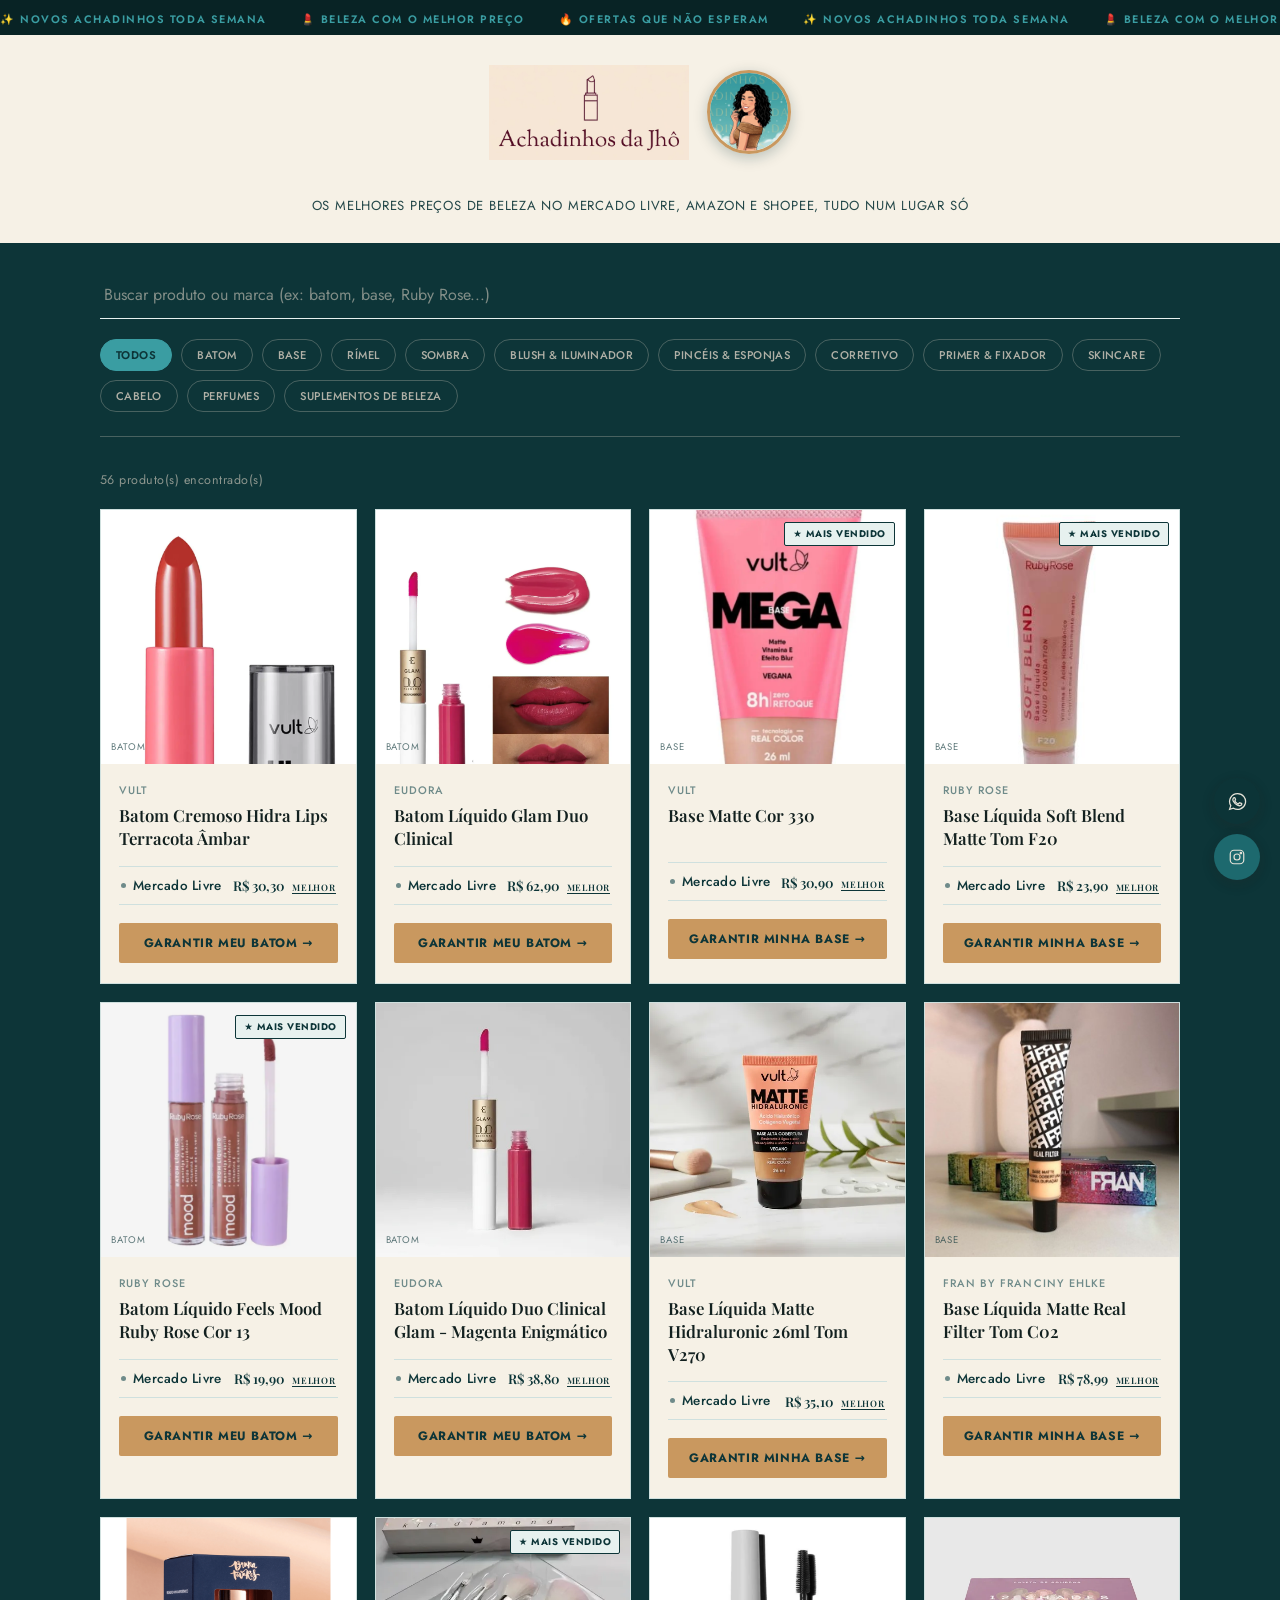
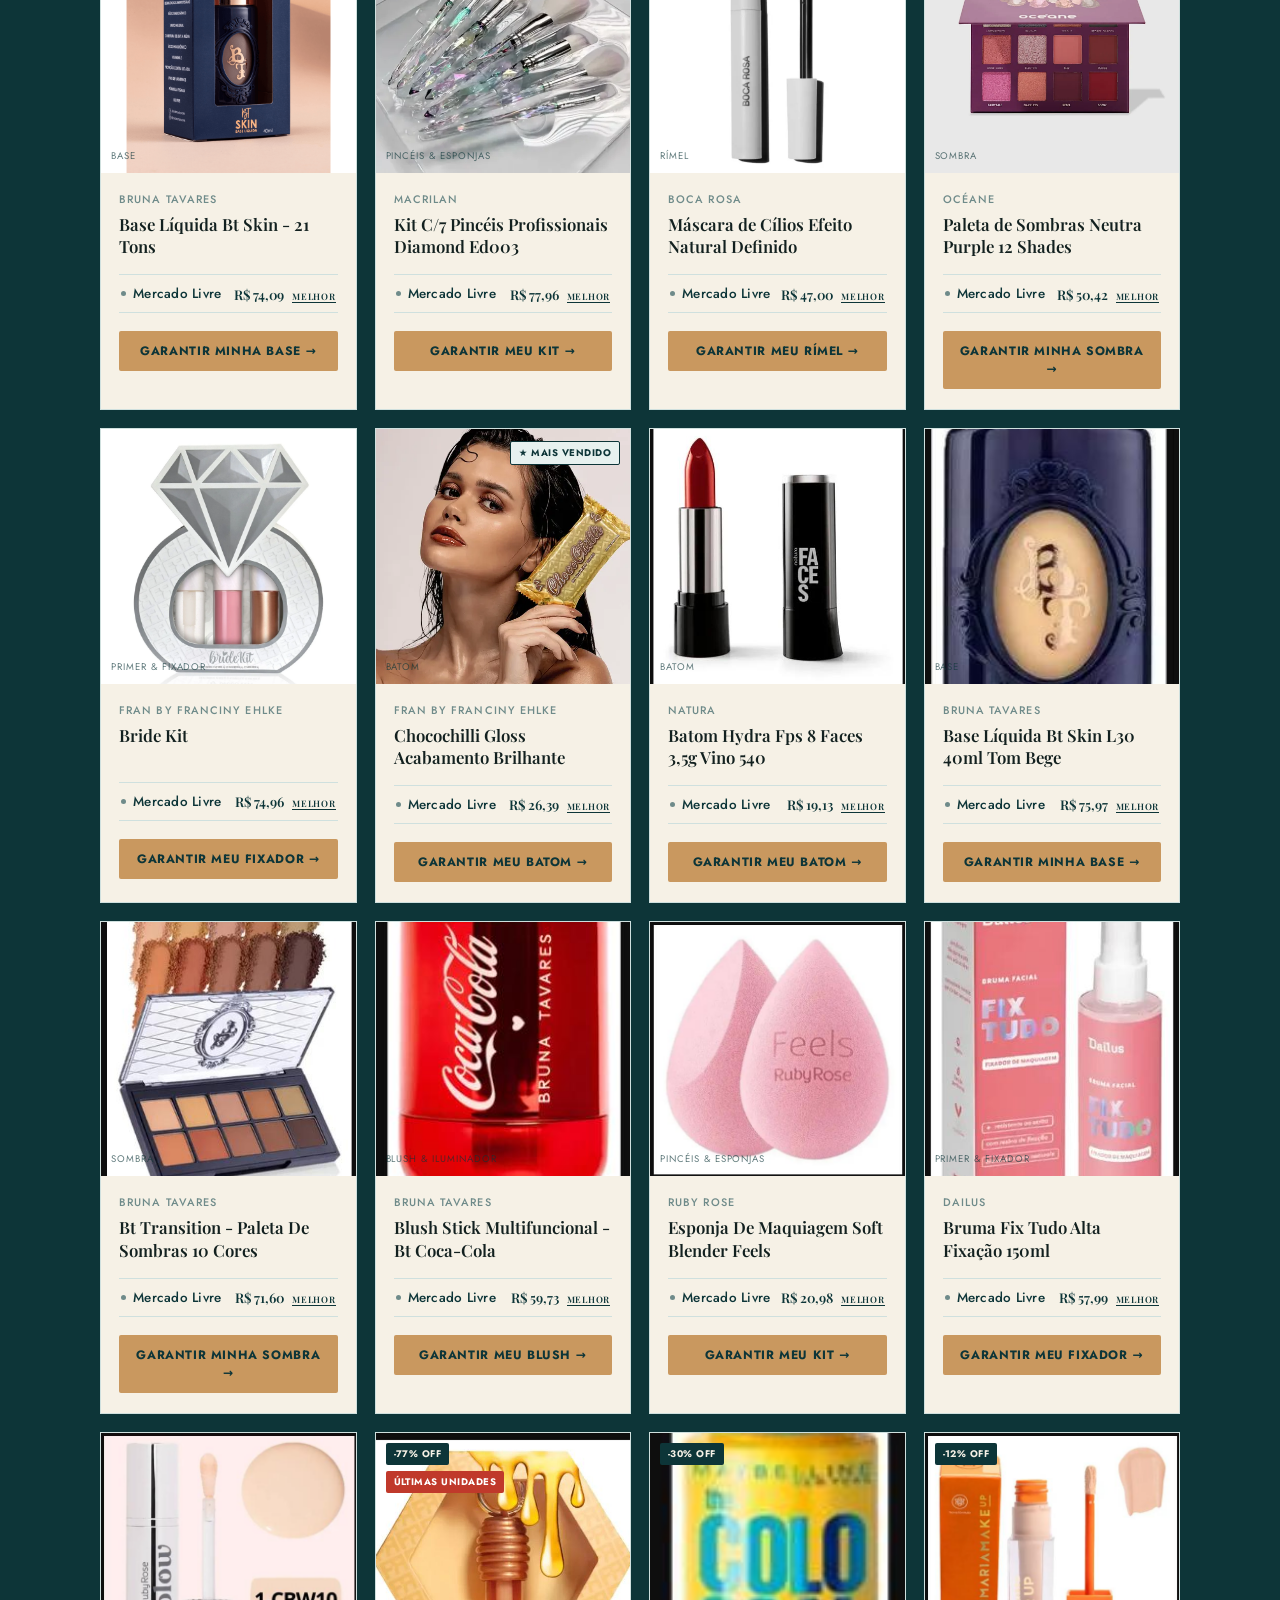
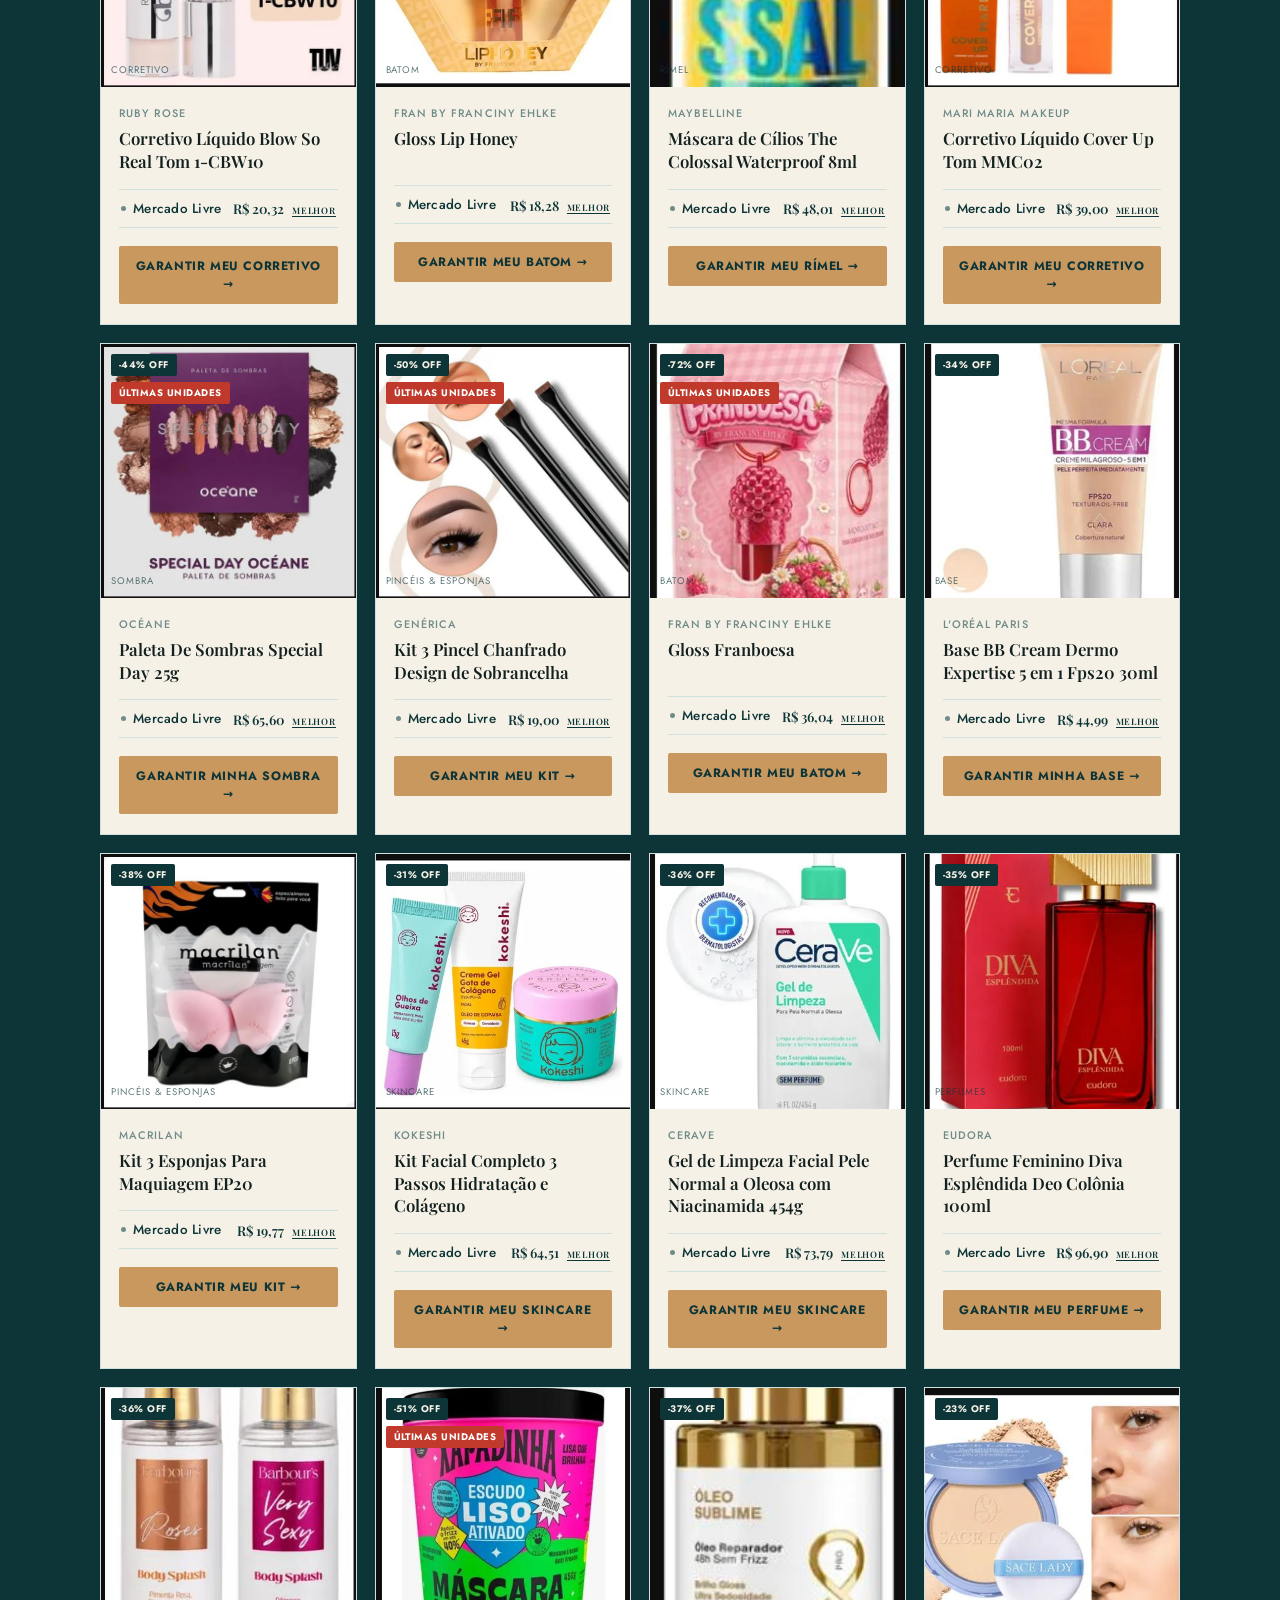
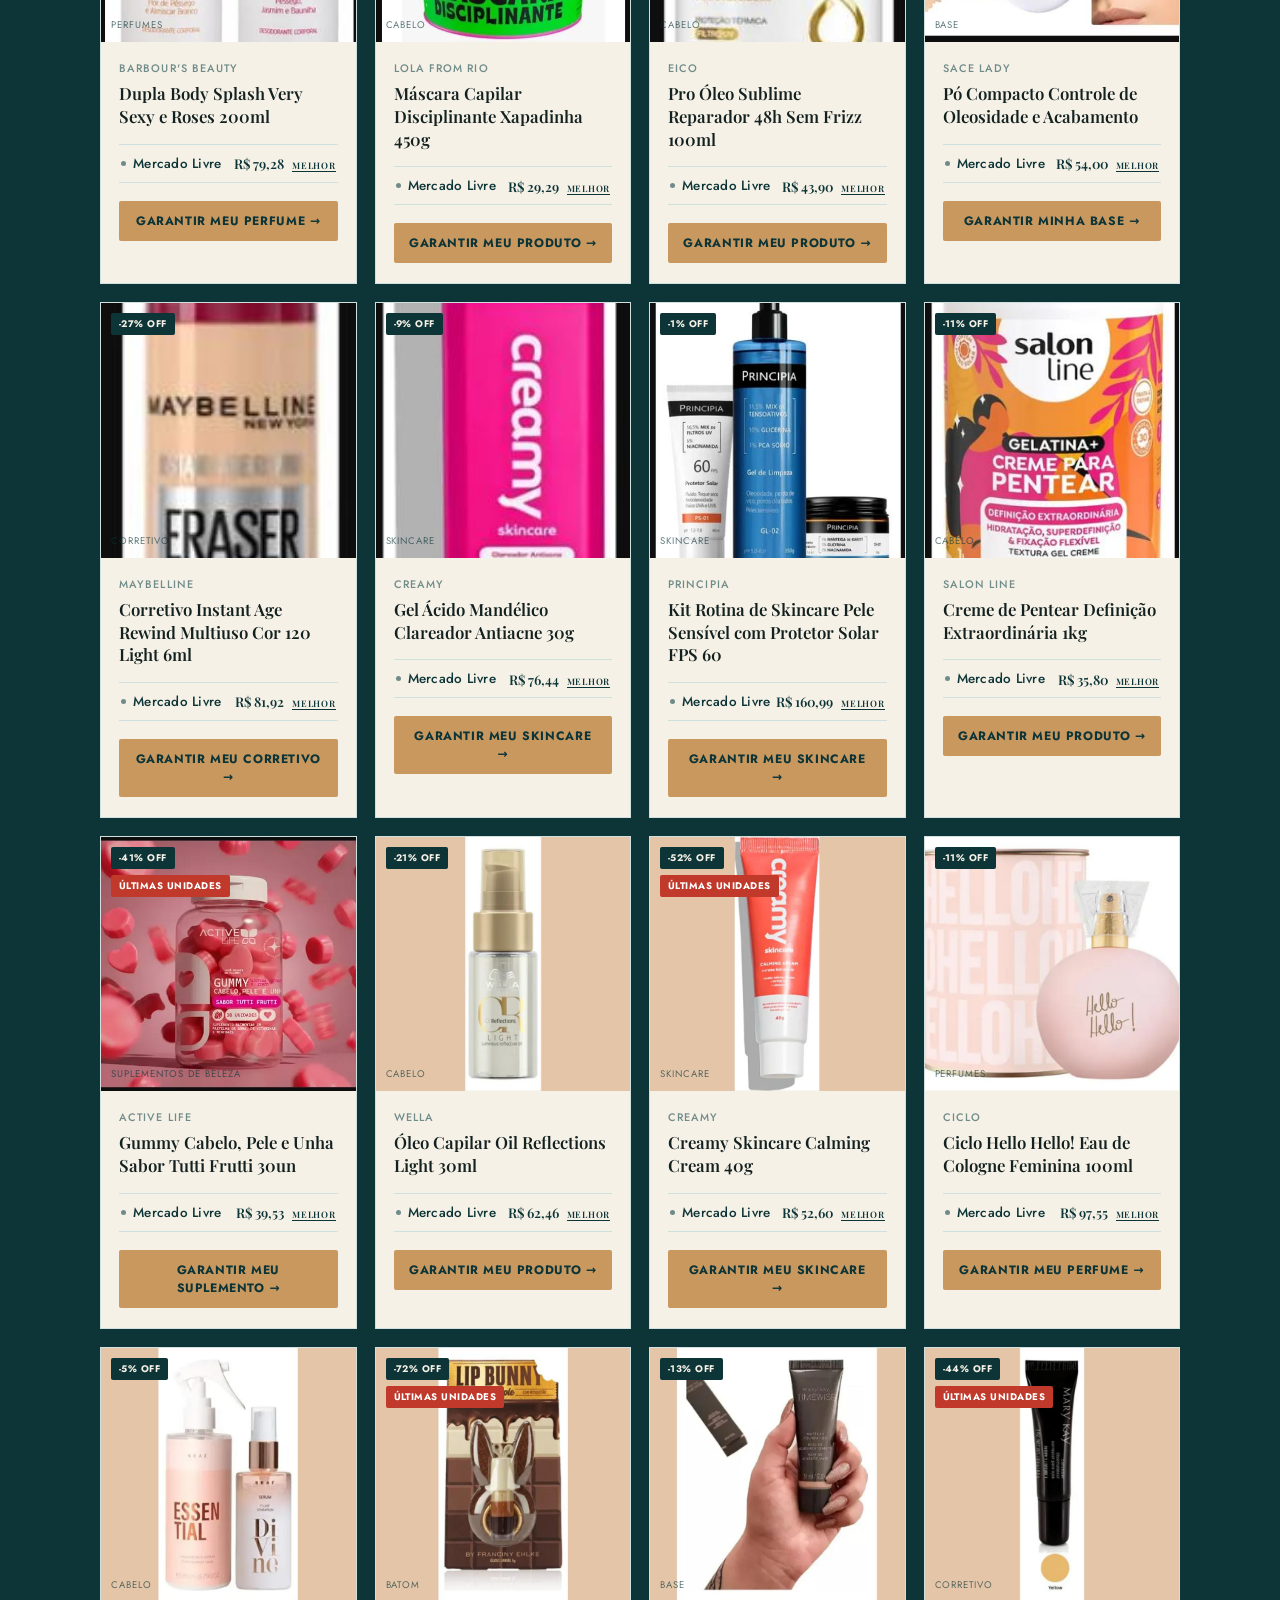
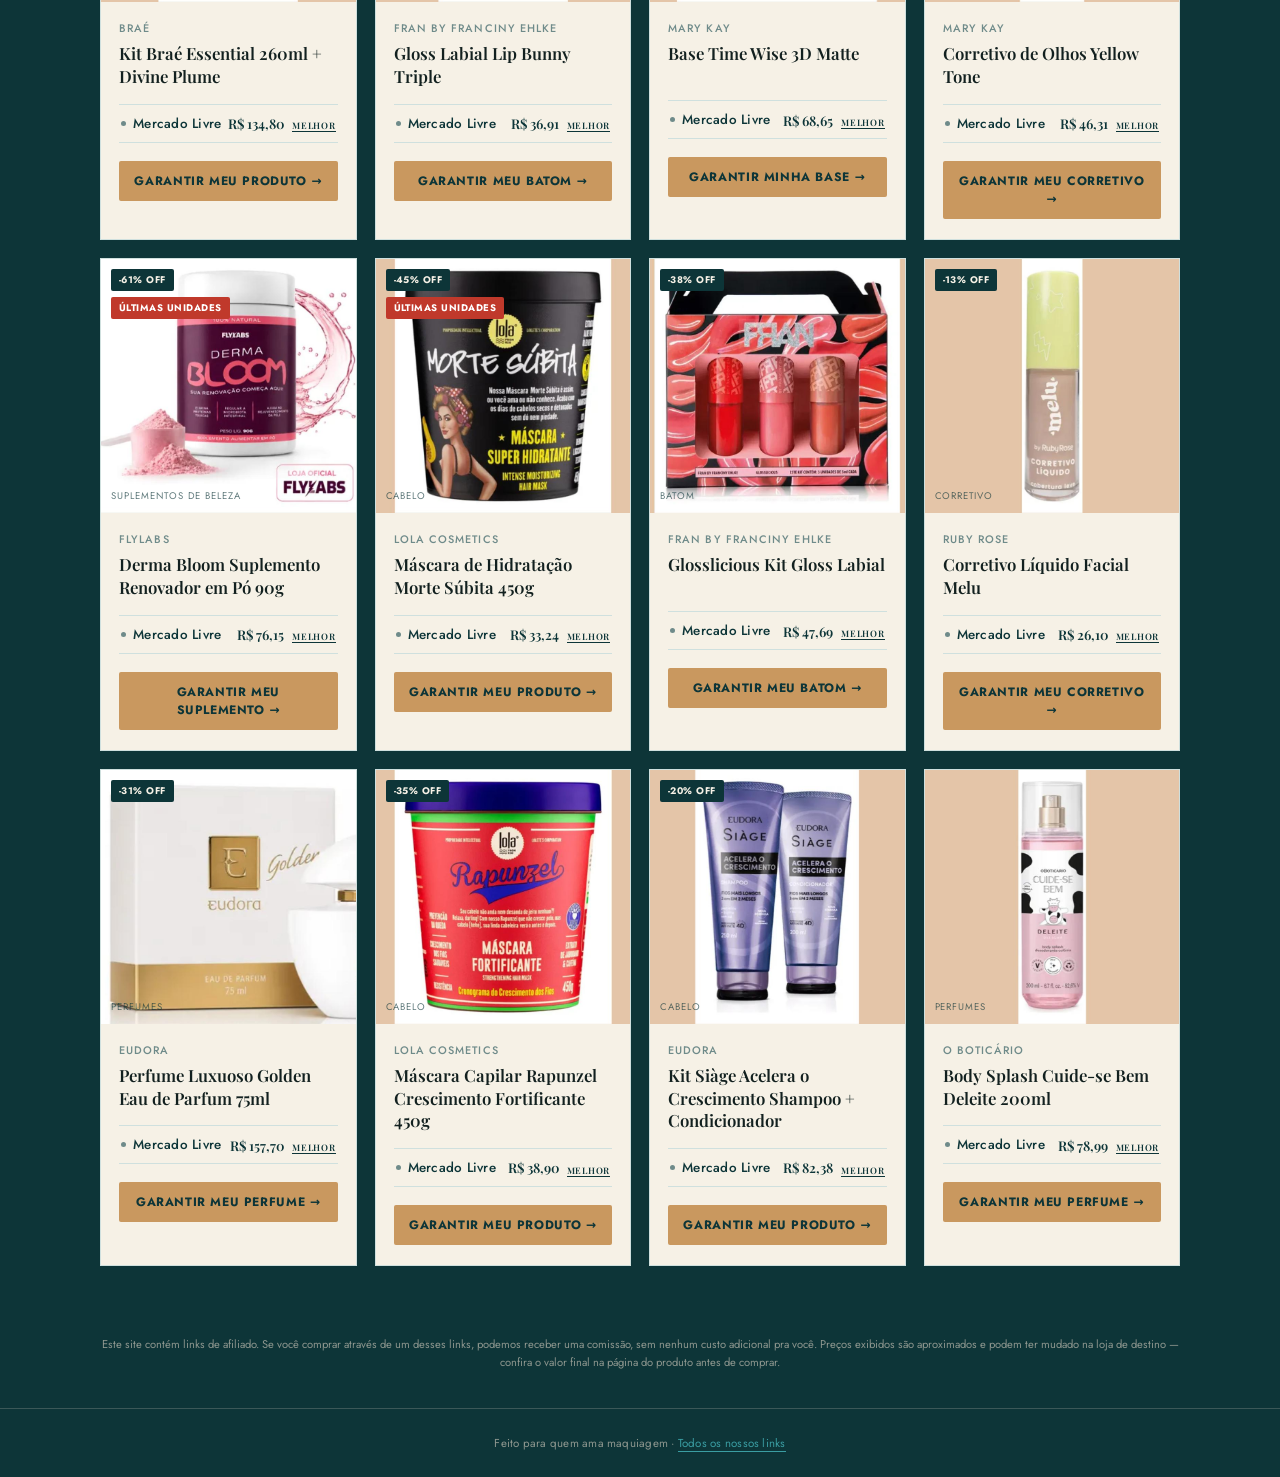
==== commit 75b6e0b0: "Update index.html" ====
--- a/index.html
+++ b/index.html
@@ -24,7 +24,7 @@
   <div class="header-top">
     <div class="header-top-inner">
       <img src="logo-full.png" alt="Achadinhos da Jhô" class="logo-full">
-      <img src="mascote-jho.jpg" alt="Jhô, mascote da marca" class="mascot-thumb">
+      <img src="Woman_holding_makeup_product_202608261349.jpeg" alt="Jhô, mascote da marca" class="mascot-thumb">
     </div>
     <h1 id="site-name" class="sr-only">Achadinhos da Jhô</h1>
   </div>
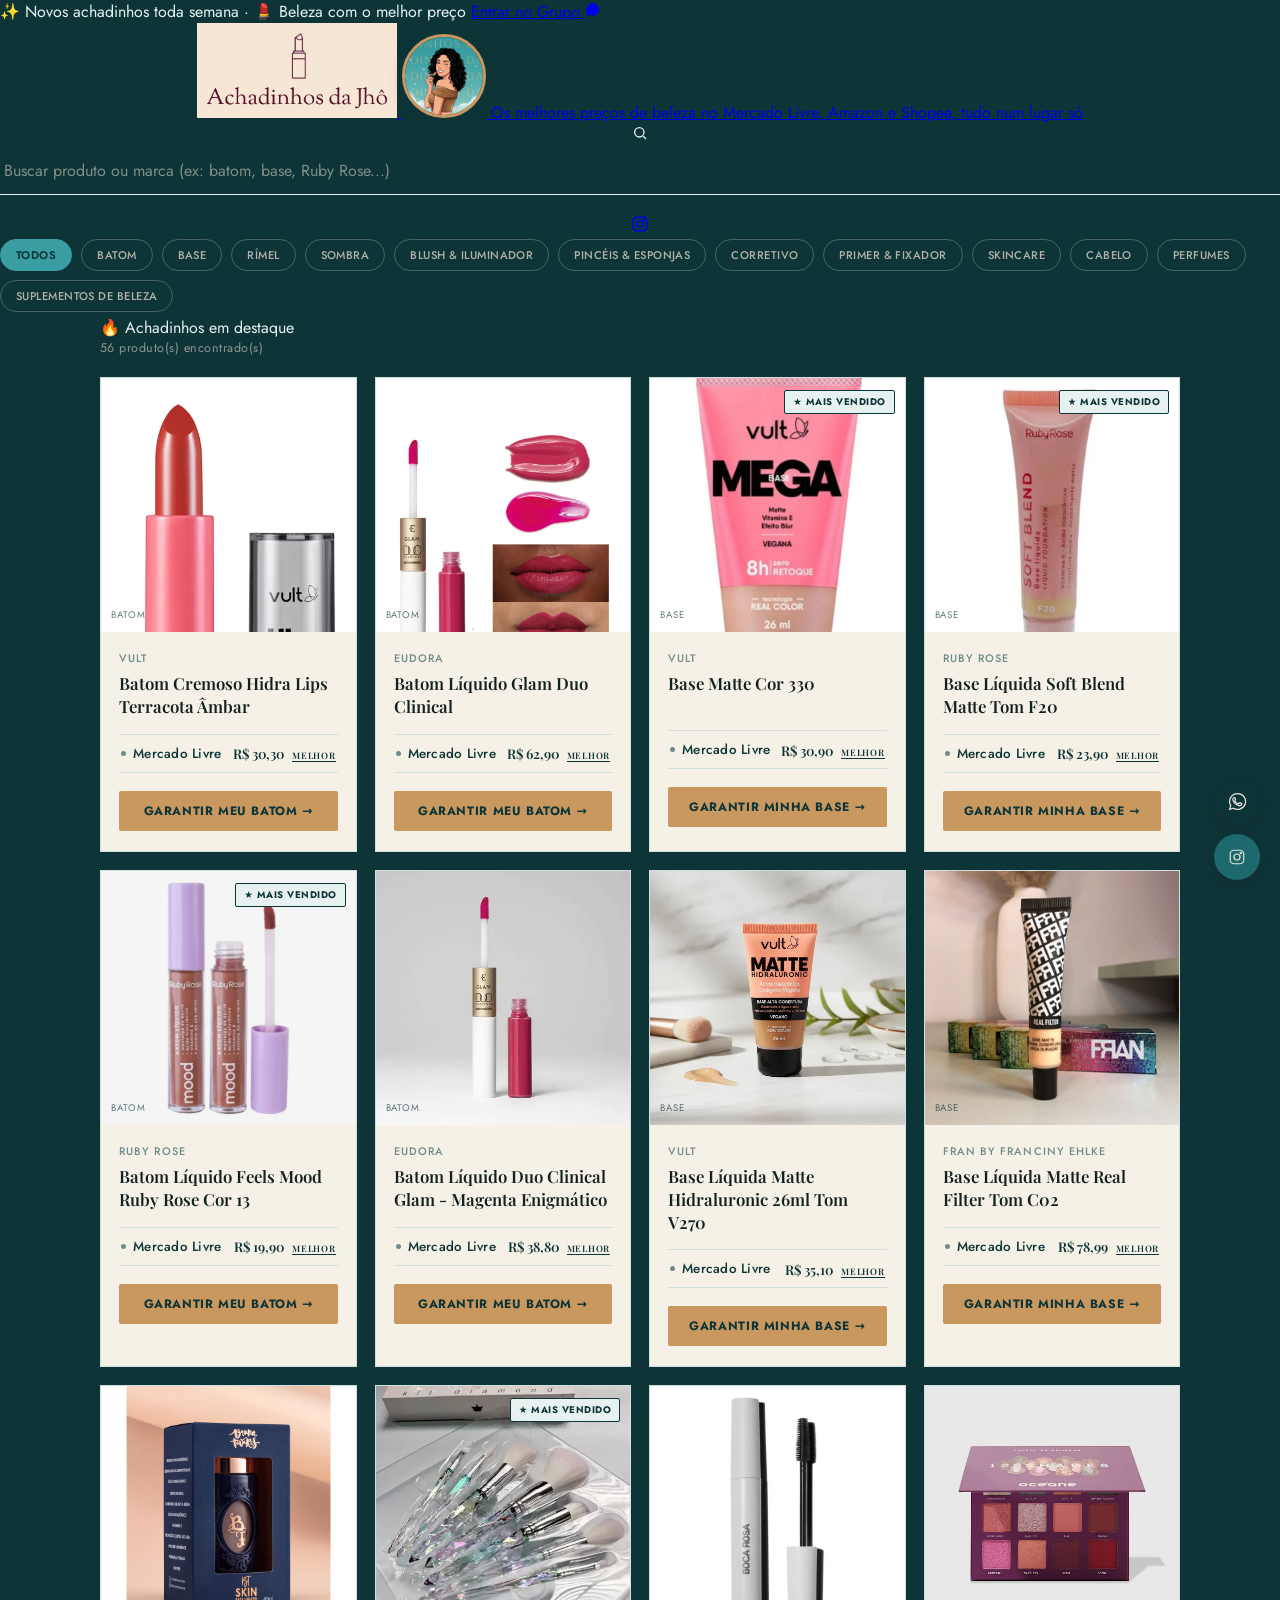
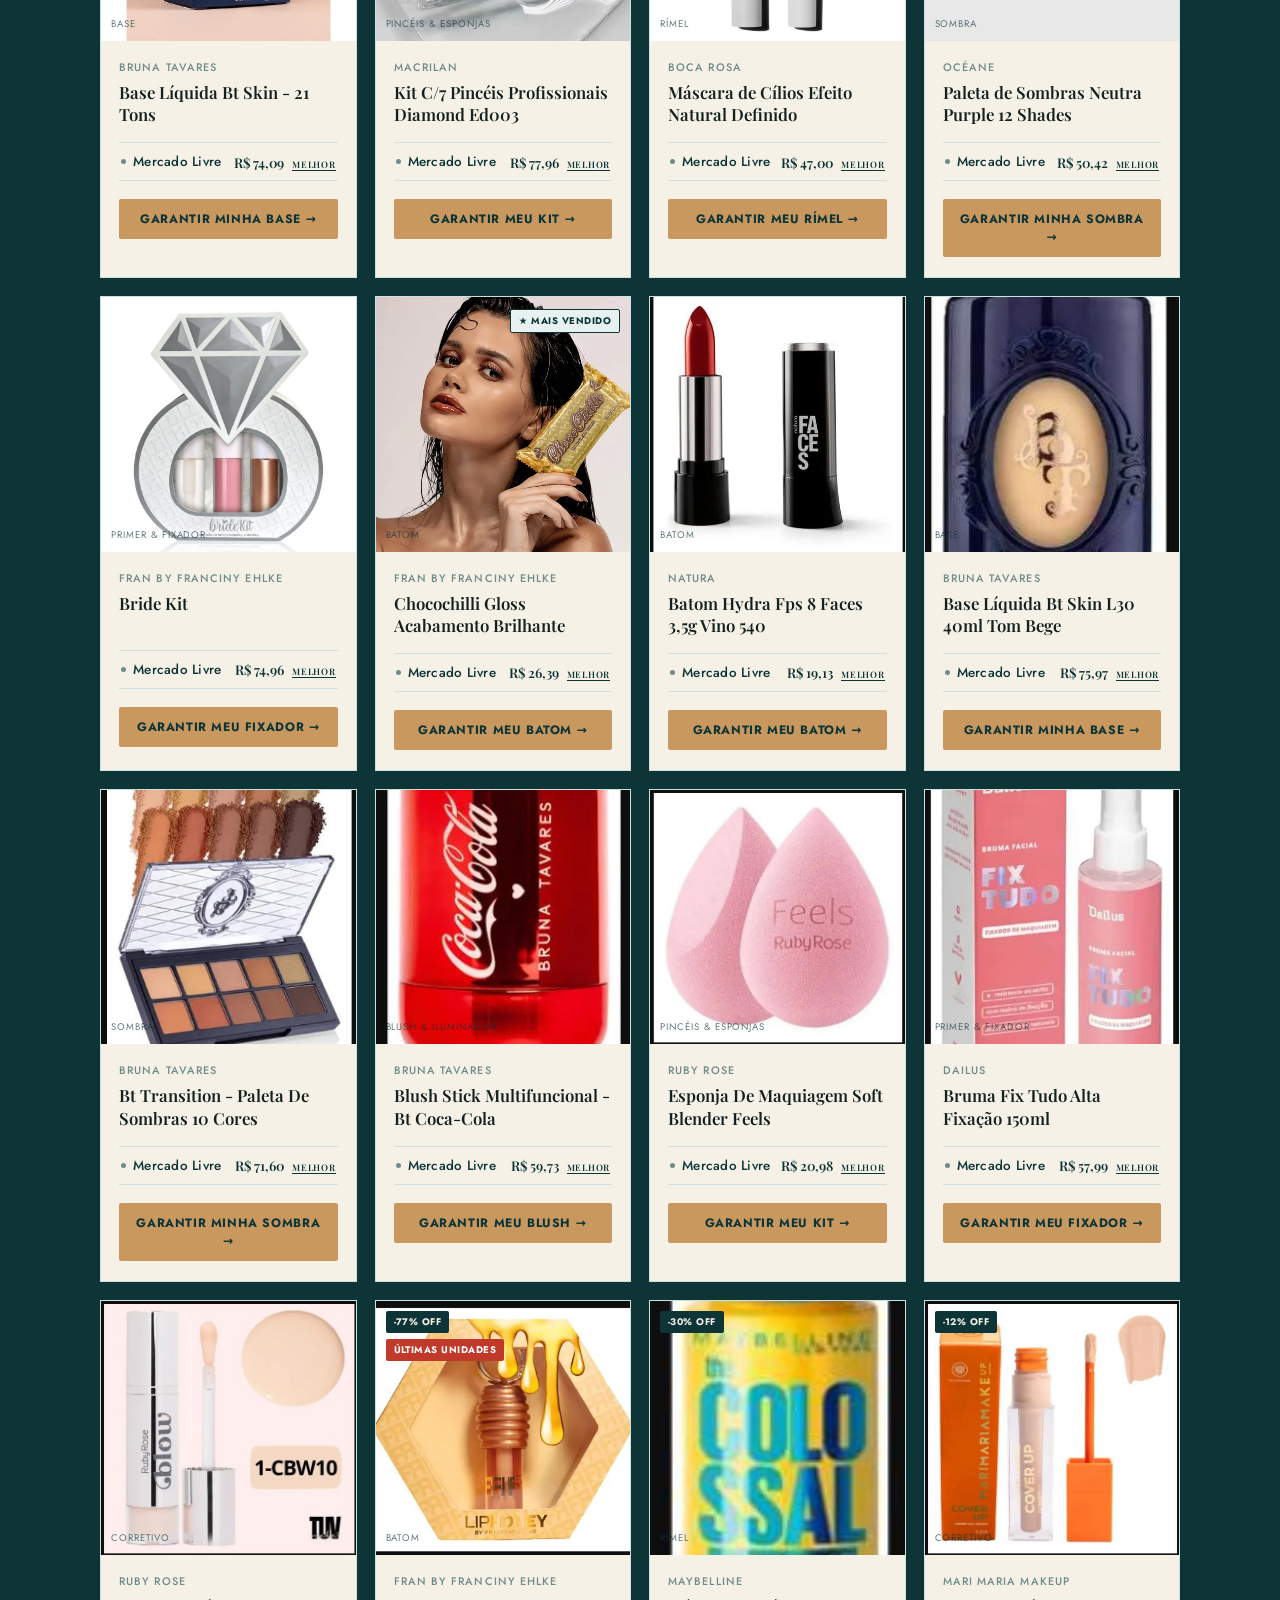
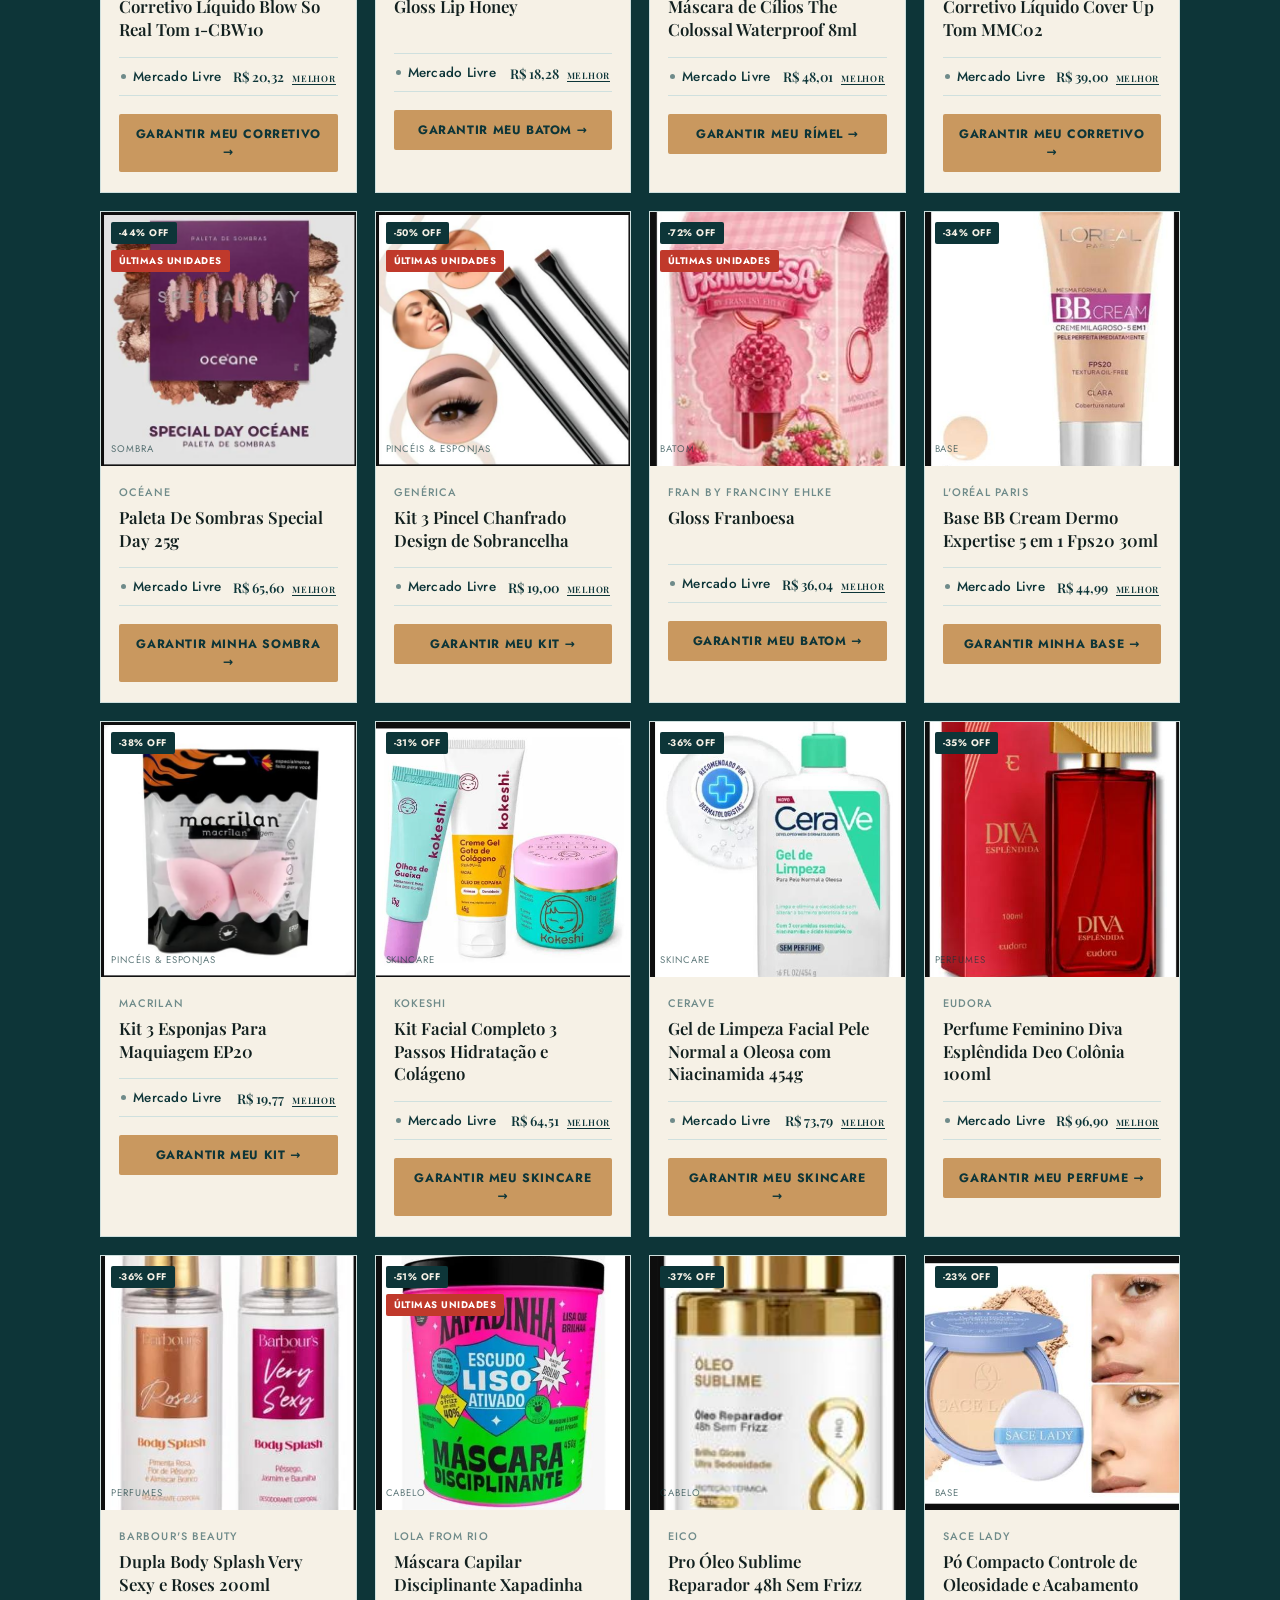
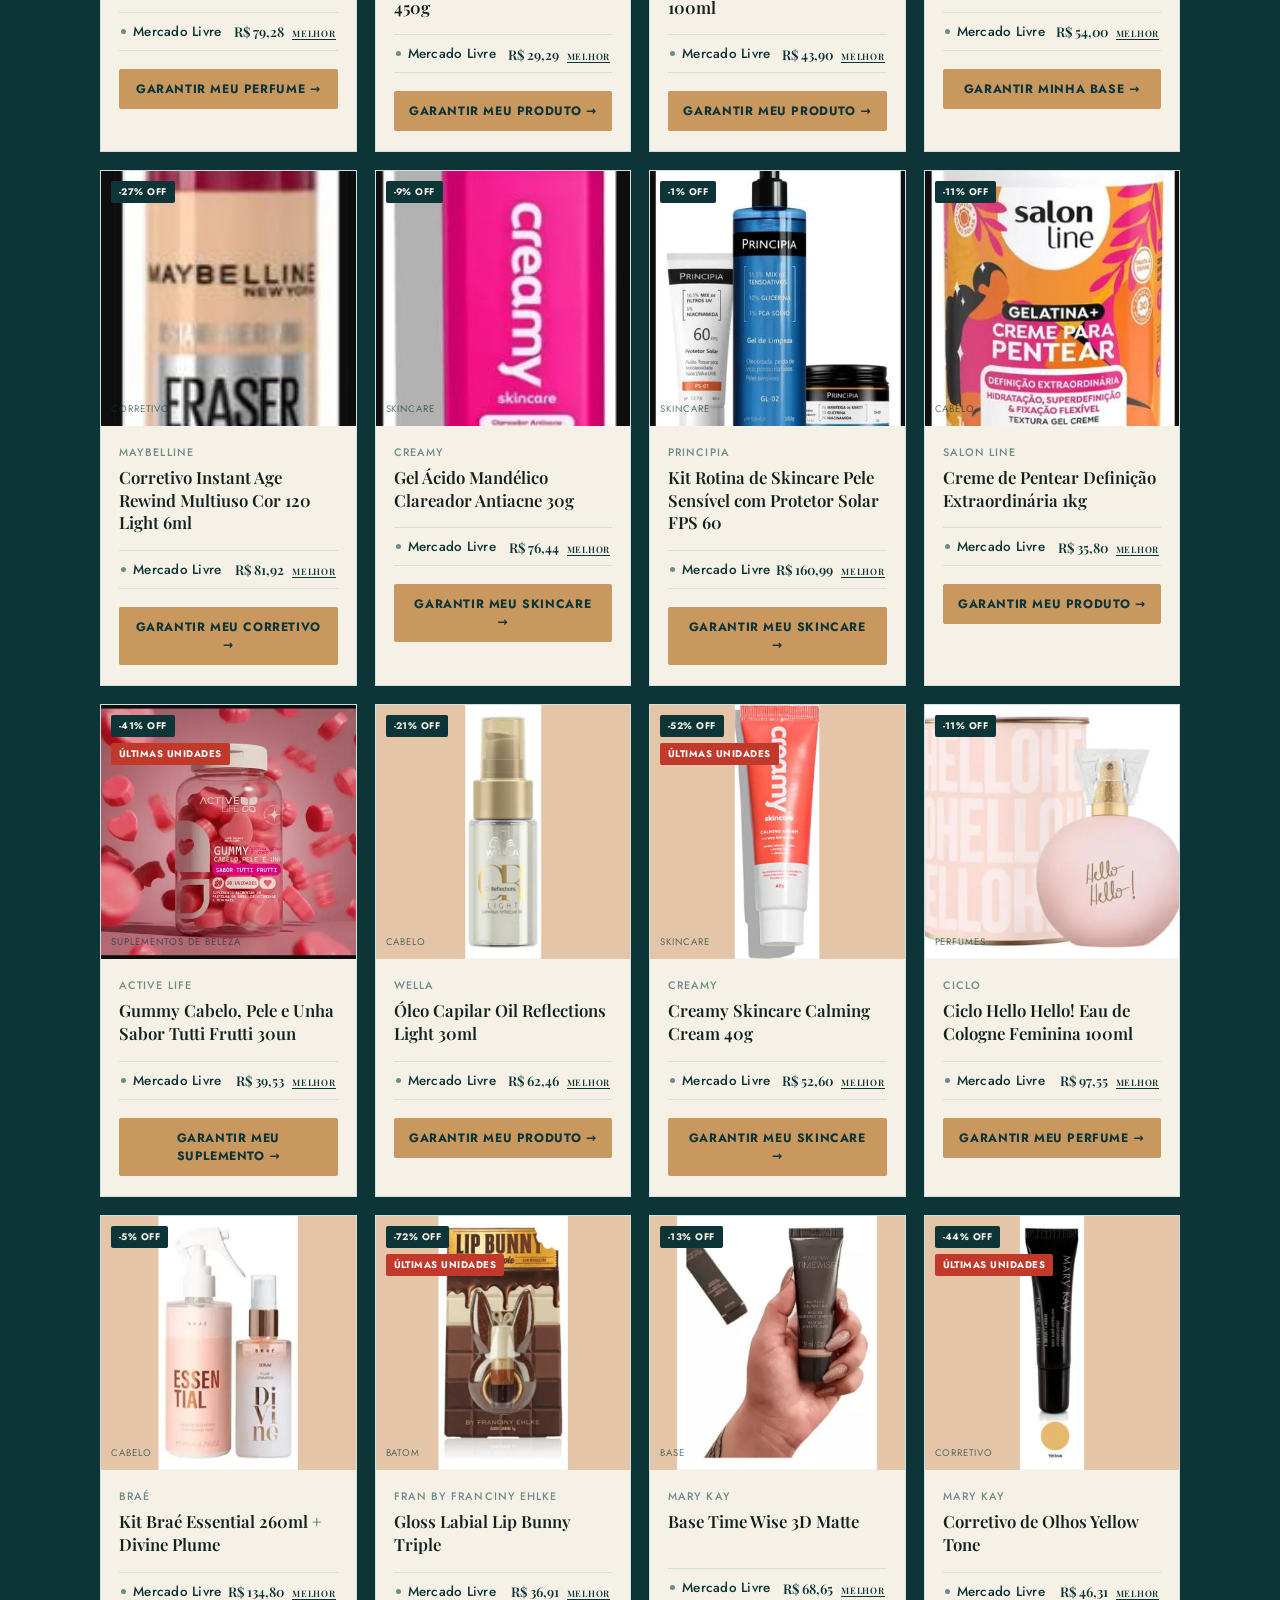
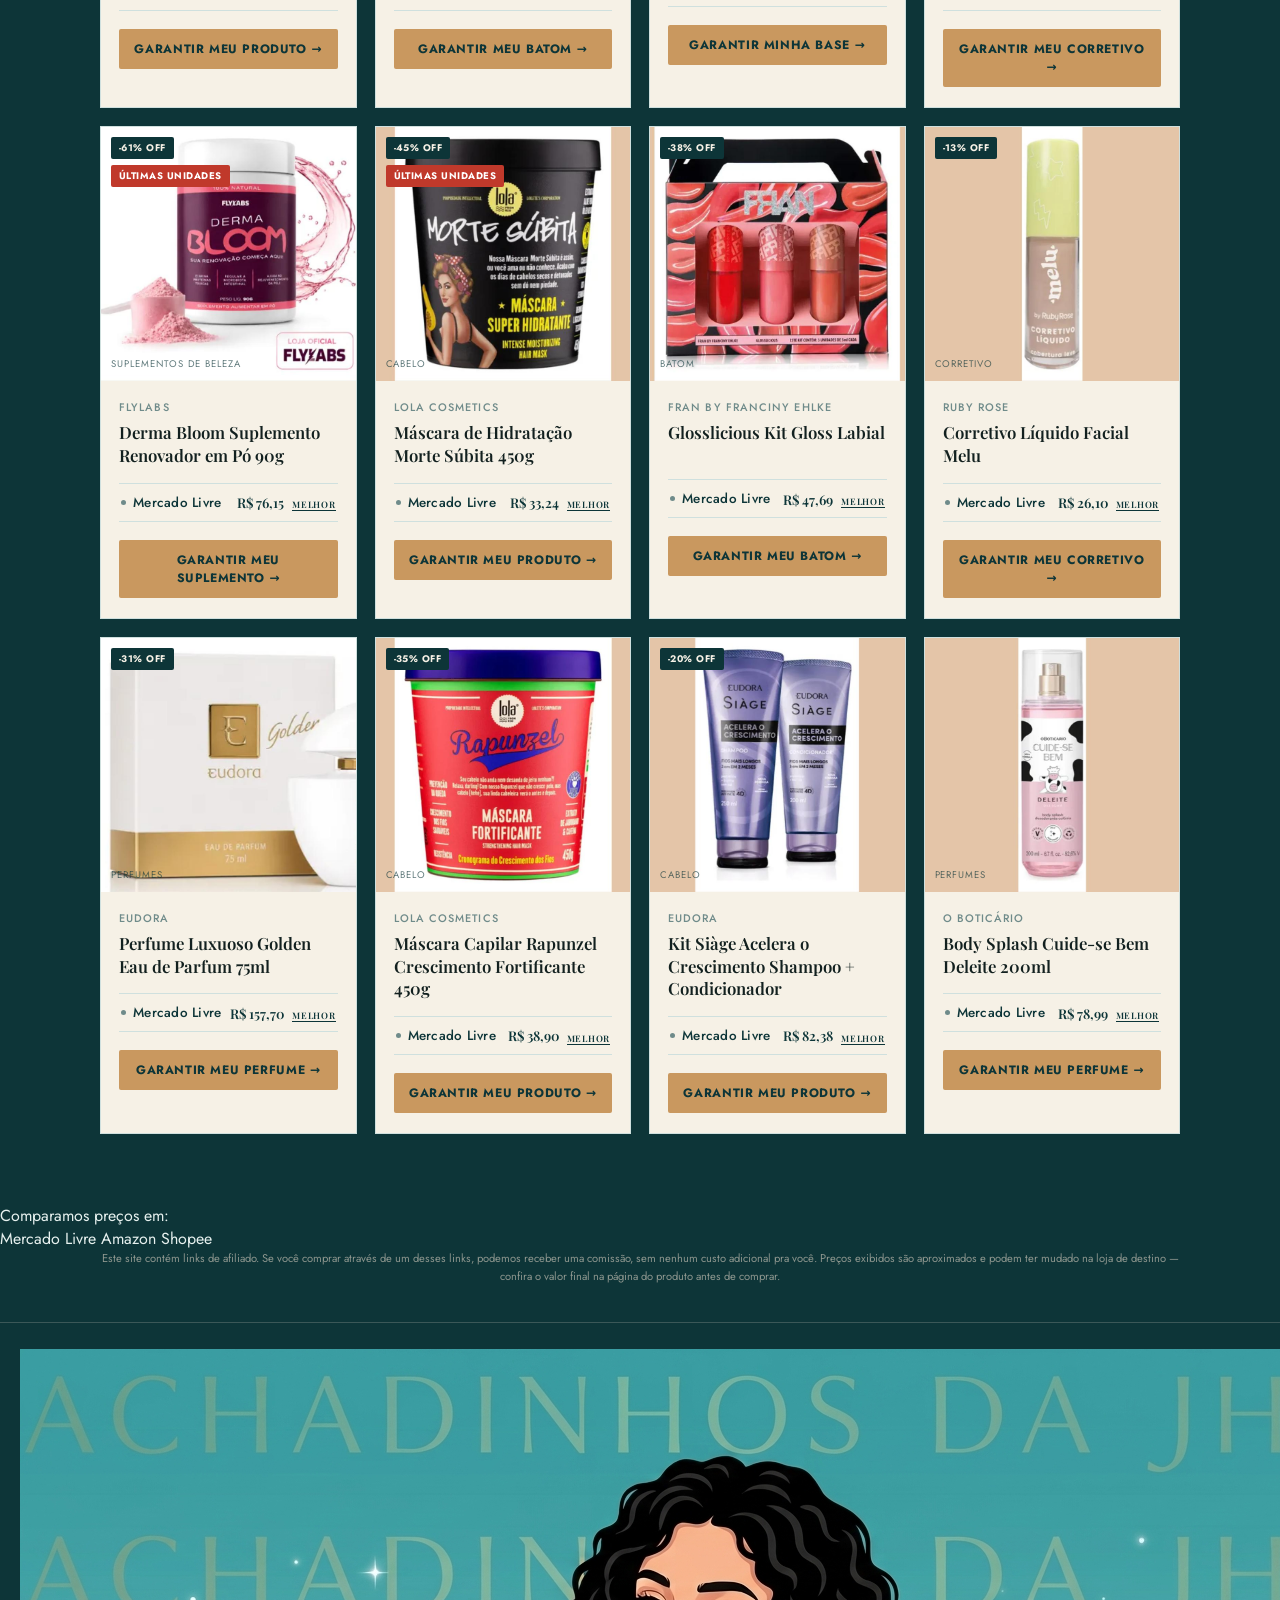
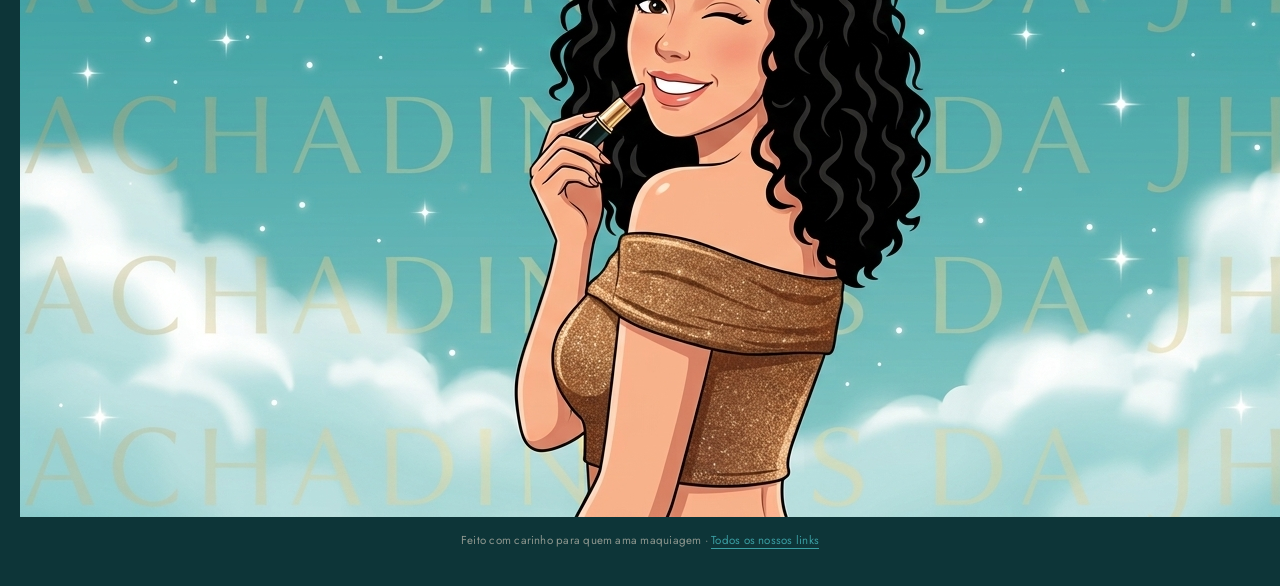
==== commit 44ea08ce: "Update index.html" ====
--- a/index.html
+++ b/index.html
@@ -9,38 +9,50 @@
 </head>
 <body>
 
-<div class="topbar-marquee">
-  <div class="marquee-row">
-    <span>✨ NOVOS ACHADINHOS TODA SEMANA</span>
-    <span>💄 BELEZA COM O MELHOR PREÇO</span>
-    <span>🔥 OFERTAS QUE NÃO ESPERAM</span>
-    <span>✨ NOVOS ACHADINHOS TODA SEMANA</span>
-    <span>💄 BELEZA COM O MELHOR PREÇO</span>
-    <span>🔥 OFERTAS QUE NÃO ESPERAM</span>
-  </div>
+<div class="announce-bar">
+  <span class="announce-text">✨ Novos achadinhos toda semana · 💄 Beleza com o melhor preço</span>
+  <a id="announce-whatsapp" class="announce-cta" href="#" target="_blank">
+    Entrar no Grupo
+    <svg width="15" height="15" viewBox="0 0 24 24" fill="currentColor"><path d="M17 14.5c-.3-.1-1.7-.8-2-.9-.3-.1-.5-.1-.7.1-.2.3-.8.9-.9 1.1-.2.2-.3.2-.6.1-.3-.1-1.3-.5-2.4-1.5-.9-.8-1.5-1.8-1.6-2.1-.2-.3 0-.5.1-.6.1-.1.3-.3.4-.5.1-.1.2-.3.2-.4.1-.2 0-.3 0-.4C9.4 9.2 9 8 8.8 7.6c-.2-.4-.4-.4-.6-.4h-.5c-.2 0-.5.1-.7.3-.2.3-.9.9-.9 2.2s1 2.5 1.1 2.7c.1.2 2 3 4.7 4.2.7.3 1.2.5 1.6.6.7.2 1.3.2 1.8.1.5-.1 1.7-.7 1.9-1.3.2-.6.2-1.1.2-1.3-.1-.1-.3-.2-.6-.3z"/><path d="M12 2a10 10 0 0 0-8.5 15.2L2 22l4.9-1.5A10 10 0 1 0 12 2z"/></svg>
+  </a>
 </div>
 
-<header>
-  <div class="header-top">
-    <div class="header-top-inner">
+<header class="site-header">
+  <div class="header-inner">
+    <a href="index.html" class="brand">
       <img src="logo-full.png" alt="Achadinhos da Jhô" class="logo-full">
       <img src="Woman_holding_makeup_product_202608261349.jpeg" alt="Jhô, mascote da marca" class="mascot-thumb">
+      <span class="brand-text">
+        <span class="sr-only" id="site-name">Achadinhos da Jhô</span>
+        <span id="site-tagline" class="brand-tagline">Os melhores preços de maquiagem, tudo num lugar só</span>
+      </span>
+    </a>
+    <div class="header-search">
+      <svg class="search-icon" width="16" height="16" viewBox="0 0 24 24" fill="none" stroke="currentColor" stroke-width="2"><circle cx="11" cy="11" r="7"/><line x1="21" y1="21" x2="16.65" y2="16.65"/></svg>
+      <input type="text" id="search" class="search-box" placeholder="Buscar produto ou marca (ex: batom, base, Ruby Rose...)">
     </div>
-    <h1 id="site-name" class="sr-only">Achadinhos da Jhô</h1>
+    <a id="instagram-header" class="header-ig" href="#" target="_blank" aria-label="Instagram">
+      <svg width="18" height="18" viewBox="0 0 24 24" fill="none" stroke="currentColor" stroke-width="1.8"><rect x="3" y="3" width="18" height="18" rx="5"/><circle cx="12" cy="12" r="4"/><circle cx="17.2" cy="6.8" r="1"/></svg>
+    </a>
   </div>
-  <div class="header-bottom">
-    <p id="site-tagline">Os melhores preços de maquiagem, tudo num lugar só</p>
+  <div class="cat-bar">
+    <div class="categories" id="categories"></div>
   </div>
 </header>
 
 <div class="container">
-  <div class="toolbar">
-    <input type="text" id="search" class="search-box" placeholder="Buscar produto ou marca (ex: batom, base, Ruby Rose...)">
-    <div class="categories" id="categories"></div>
-  </div>
-
+  <div class="section-title">🔥 Achadinhos em destaque</div>
   <div class="results-count" id="results-count"></div>
   <div class="grid" id="grid"></div>
+</div>
+
+<div class="partners-row">
+  <span class="partners-label">Comparamos preços em:</span>
+  <div class="partners-badges">
+    <span class="partner-badge store-ml">Mercado Livre</span>
+    <span class="partner-badge store-amazon">Amazon</span>
+    <span class="partner-badge store-shopee">Shopee</span>
+  </div>
 </div>
 
 <div class="disclaimer">
@@ -59,7 +71,8 @@
 </div>
 
 <footer>
-  Feito para quem ama maquiagem · <a href="links.html">Todos os nossos links</a>
+  <img src="Woman_holding_makeup_product_202608261349.jpeg" alt="Jhô" class="footer-mascot">
+  <p>Feito com carinho para quem ama maquiagem · <a href="links.html">Todos os nossos links</a></p>
 </footer>
 
 <script src="config.js"></script>
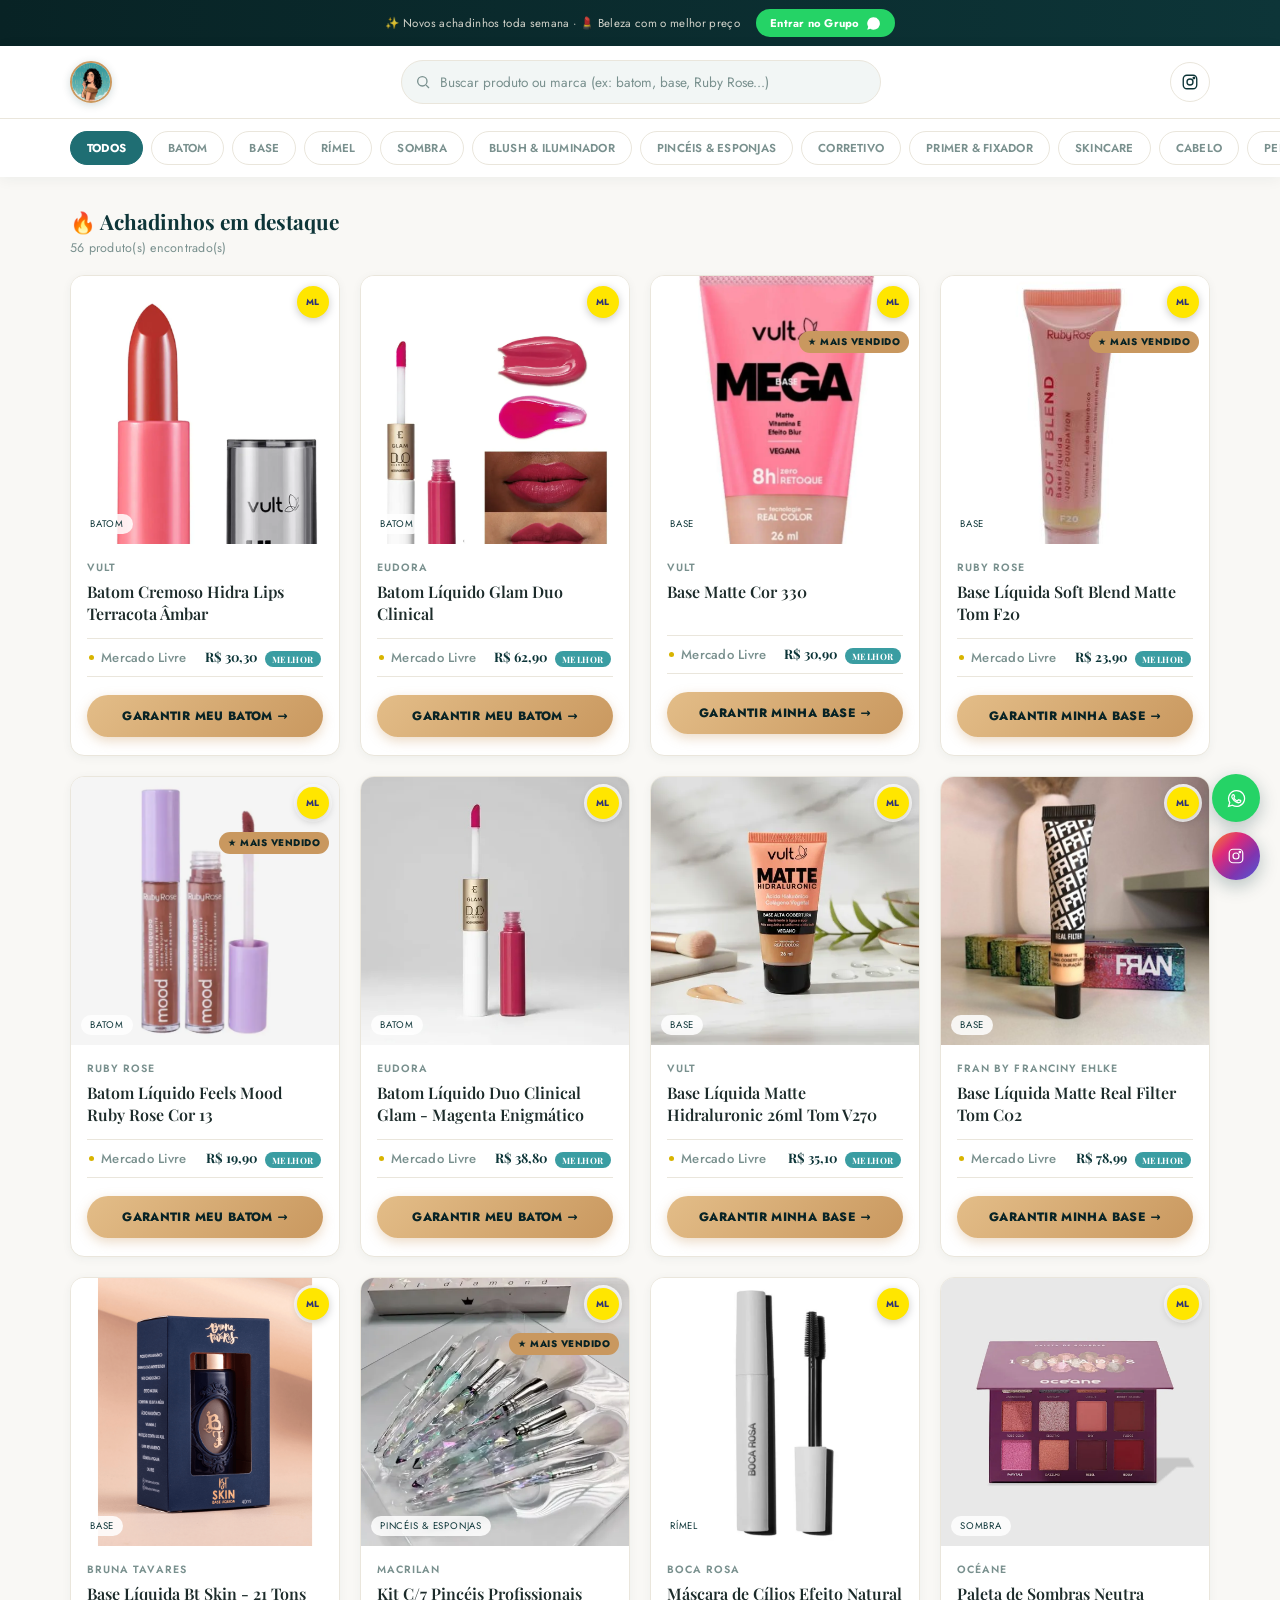
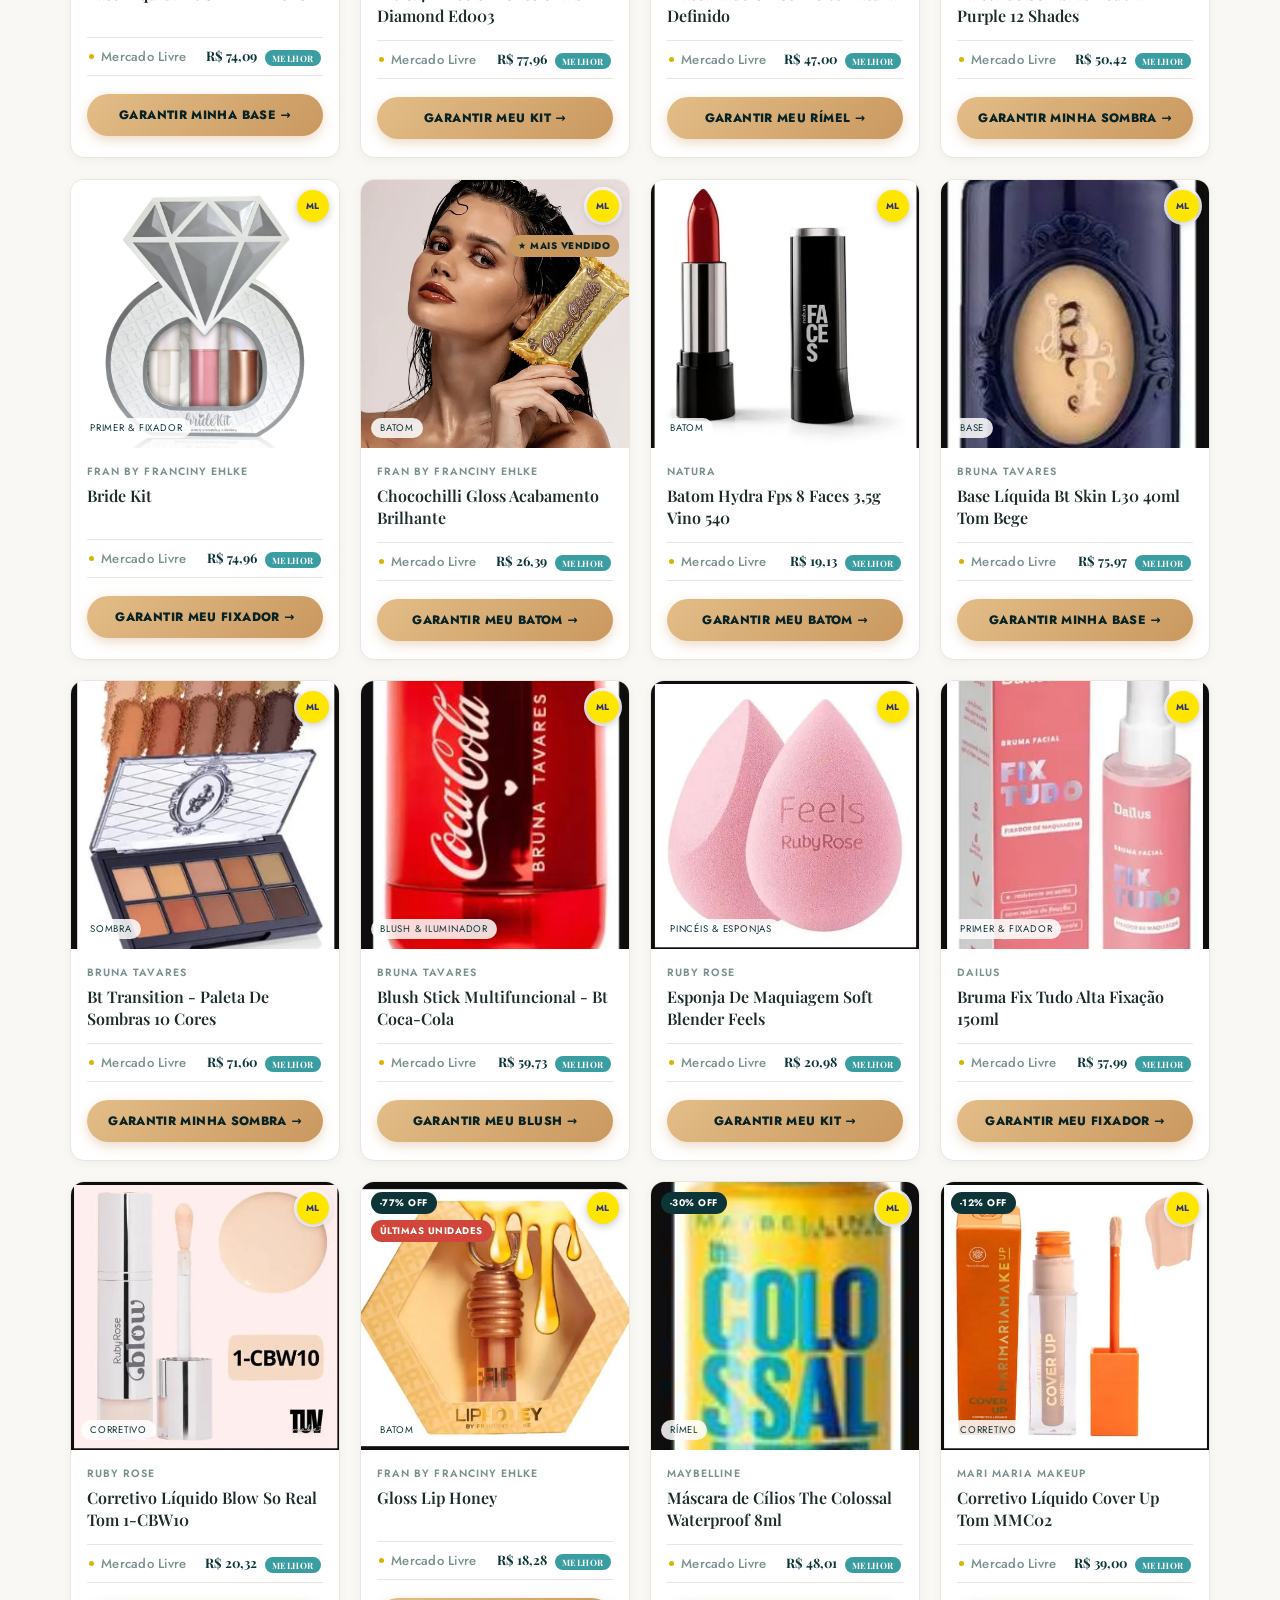
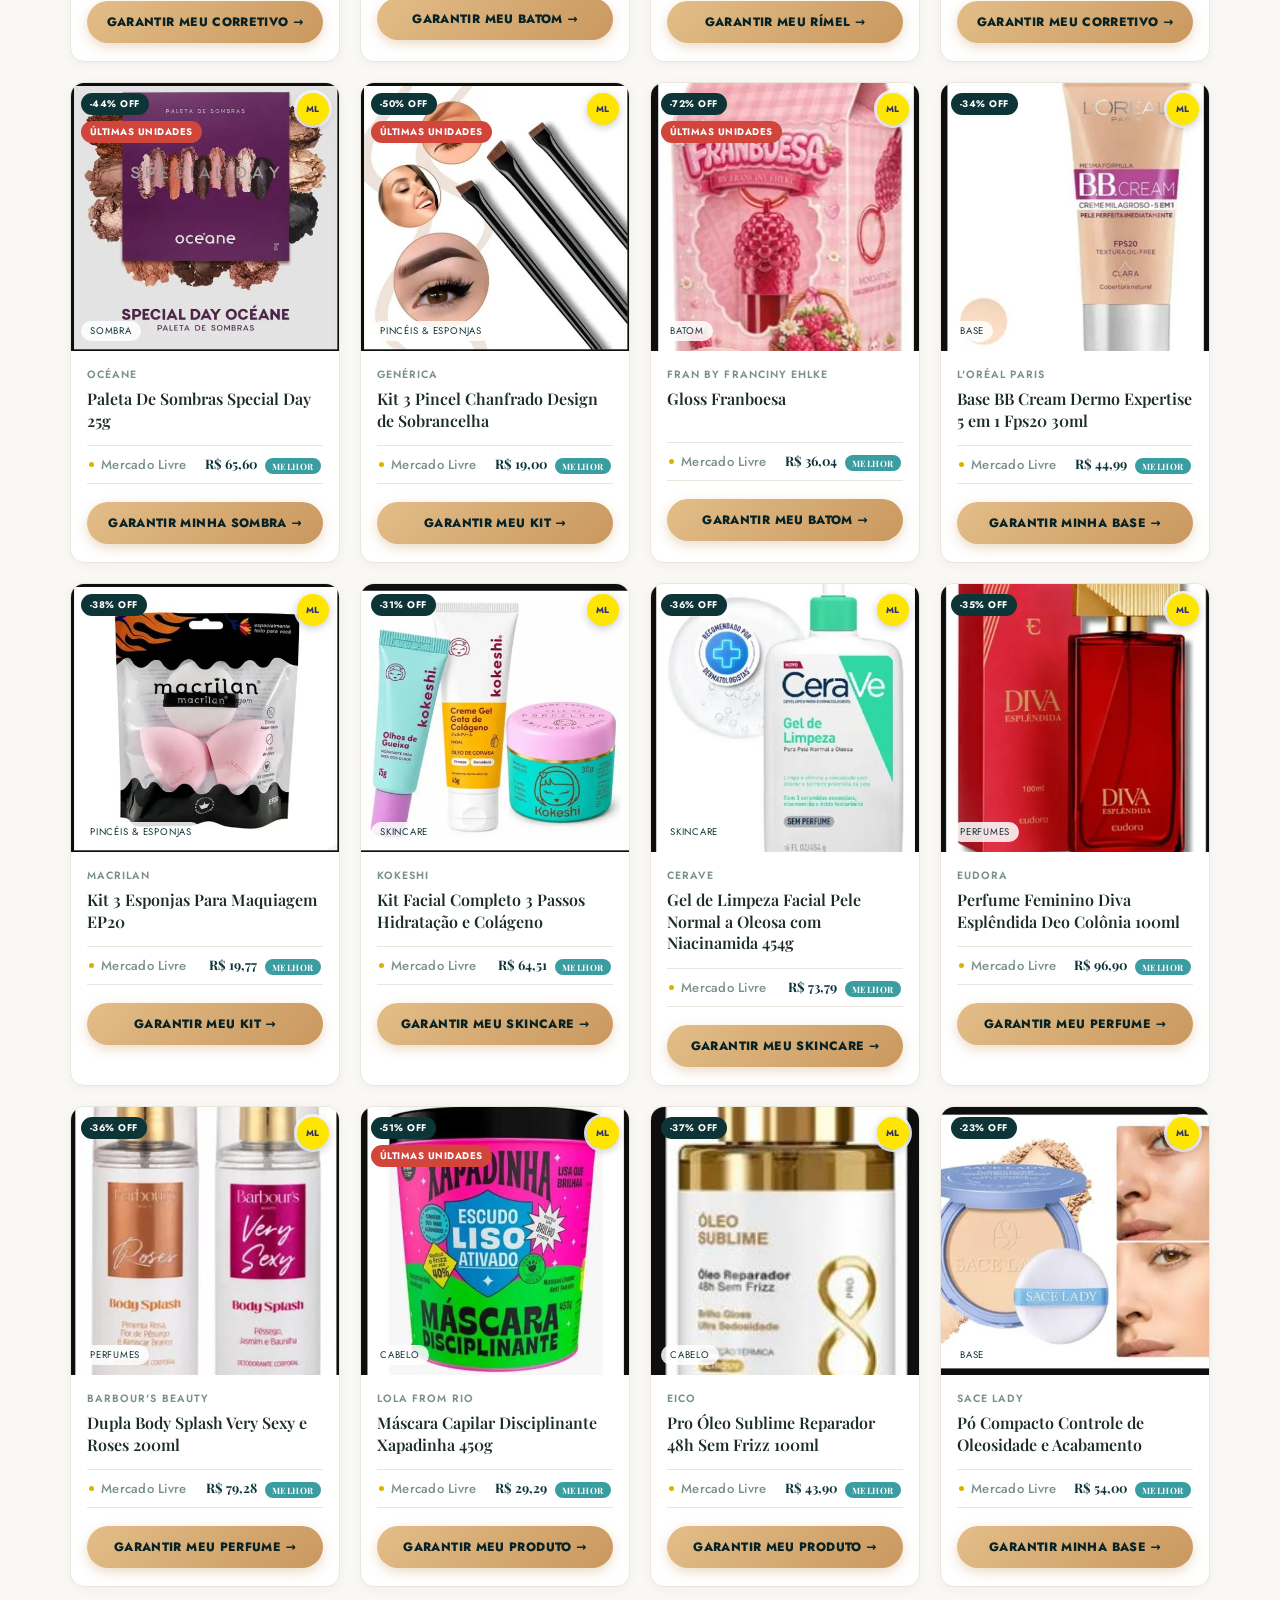
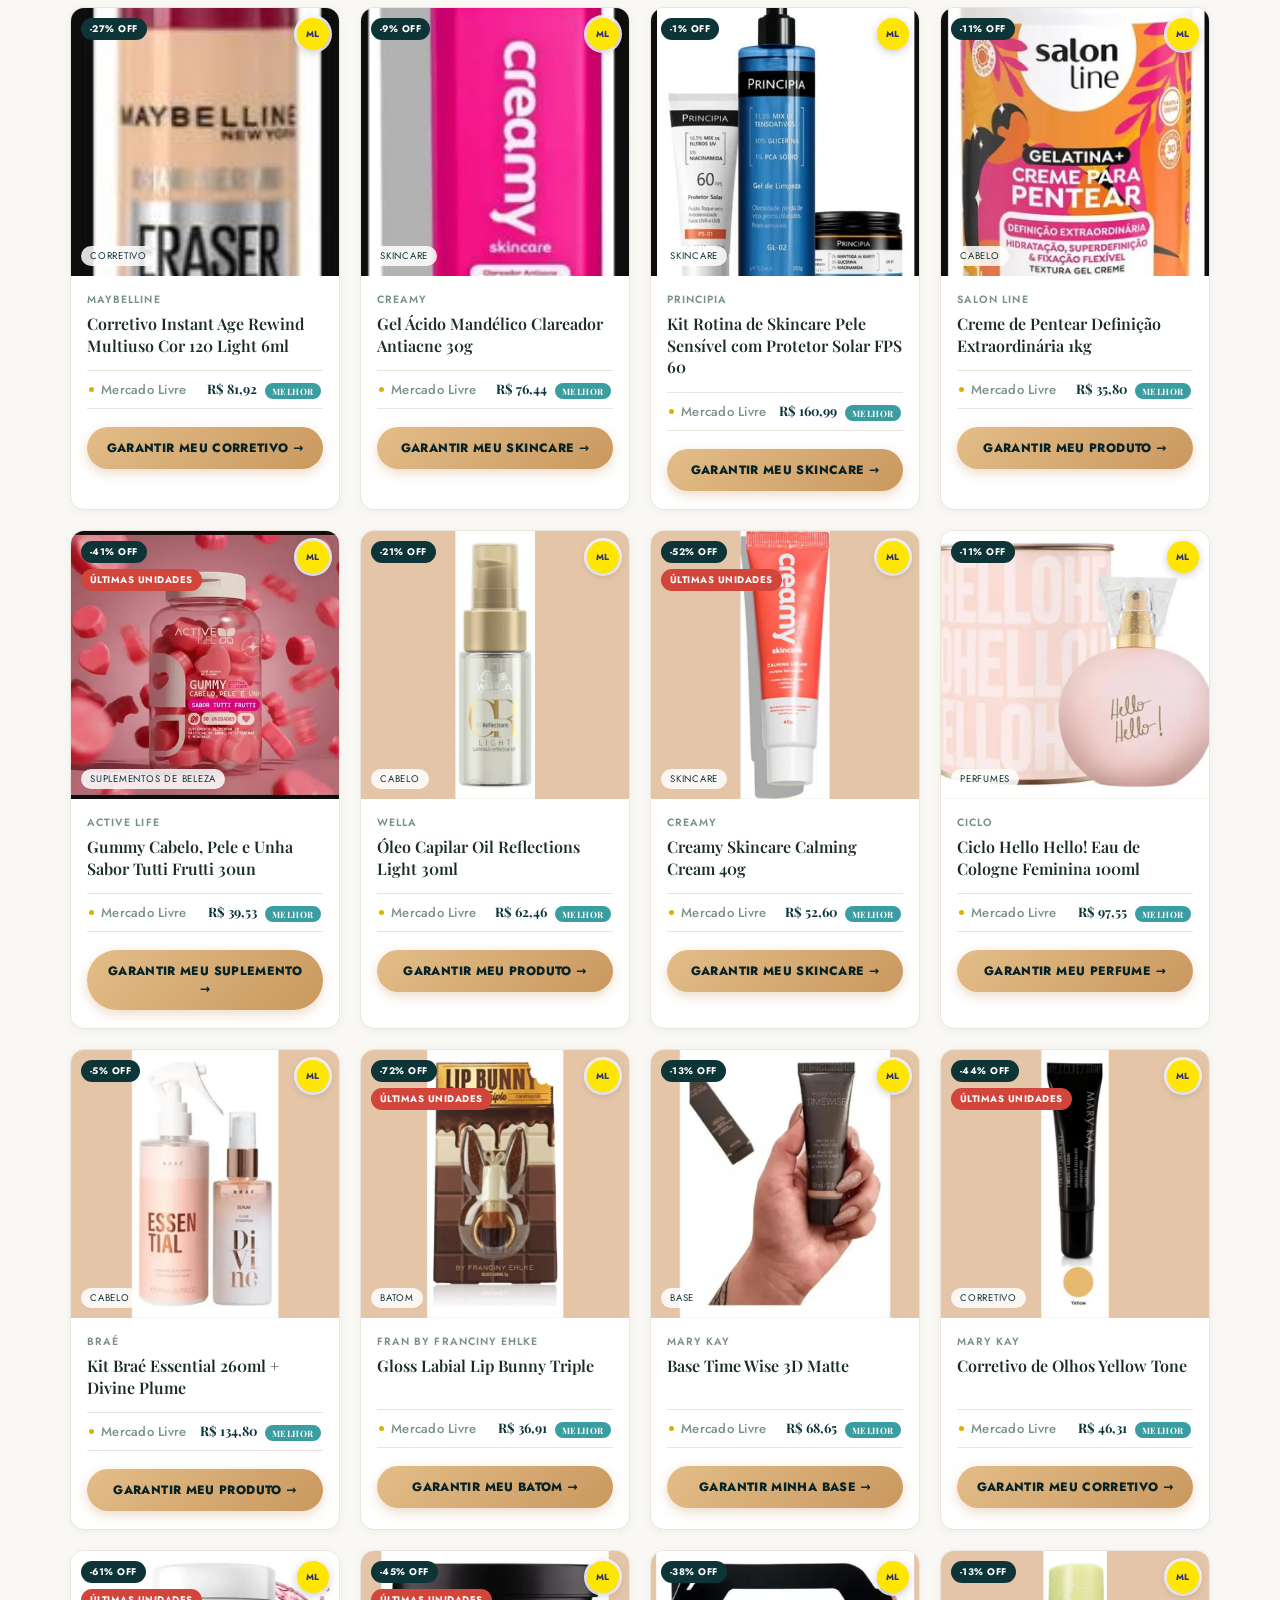
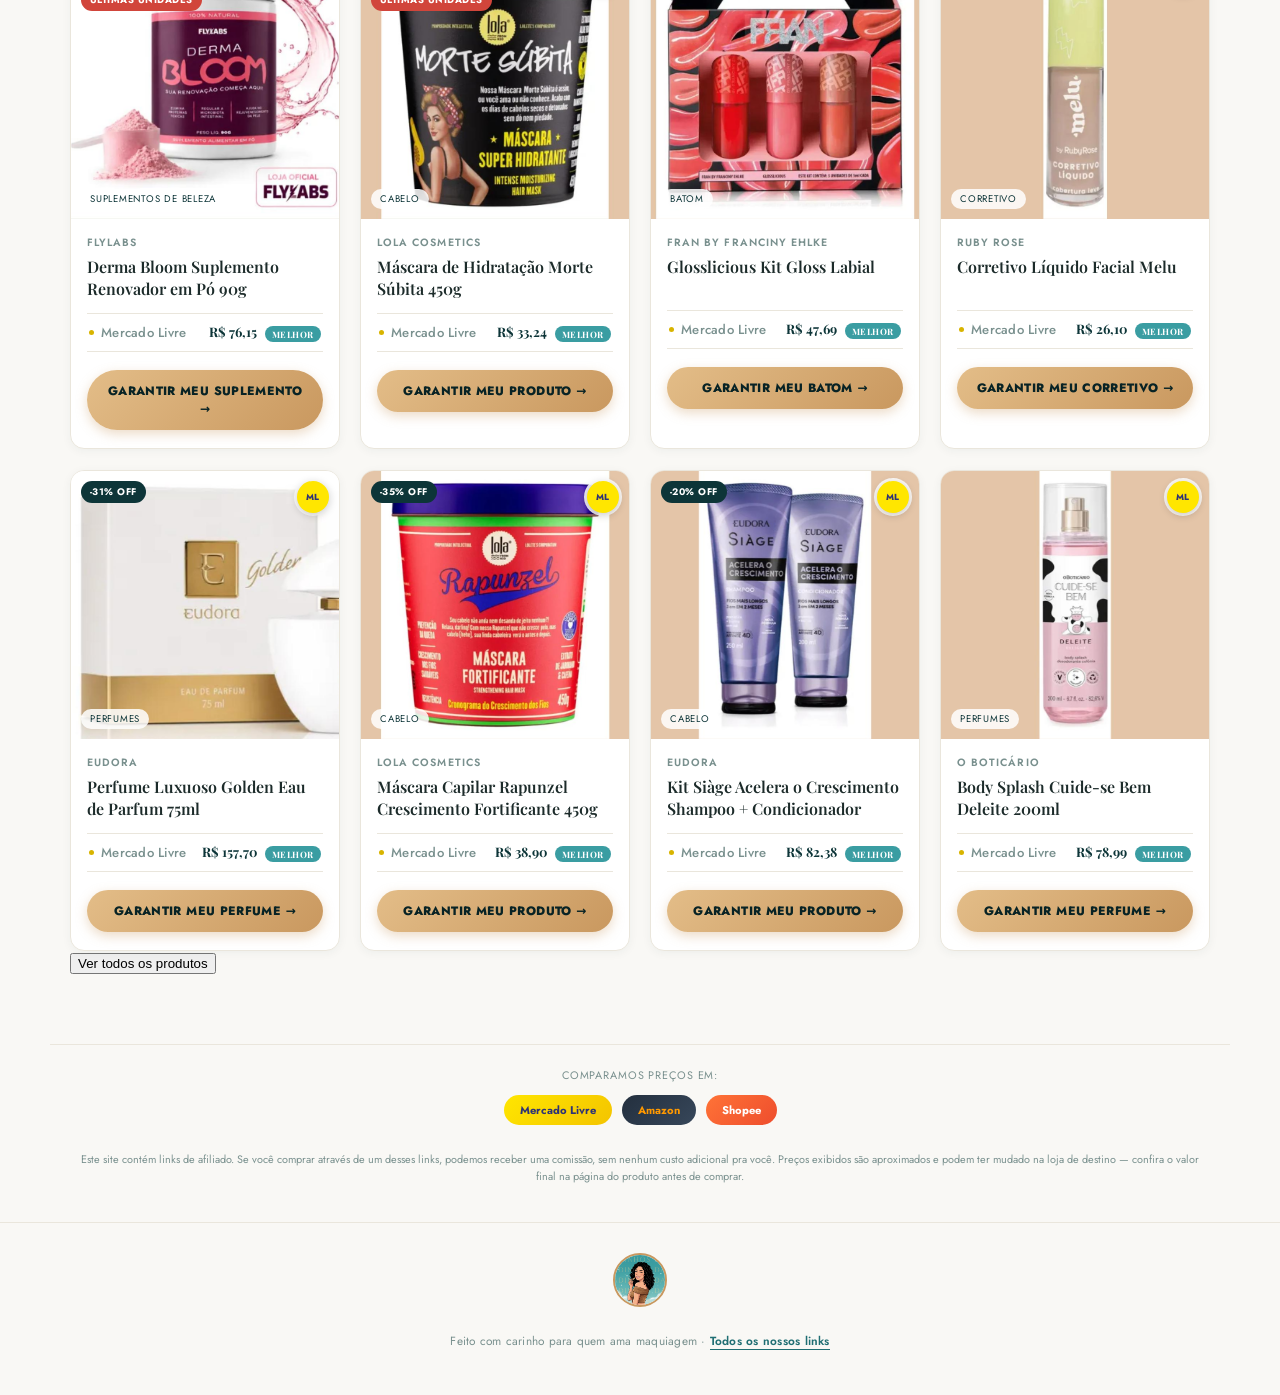
==== commit 44fd8c5a: "Update index.html" ====
--- a/index.html
+++ b/index.html
@@ -20,10 +20,9 @@
 <header class="site-header">
   <div class="header-inner">
     <a href="index.html" class="brand">
-      <img src="logo-full.png" alt="Achadinhos da Jhô" class="logo-full">
       <img src="Woman_holding_makeup_product_202608261349.jpeg" alt="Jhô, mascote da marca" class="mascot-thumb">
       <span class="brand-text">
-        <span class="sr-only" id="site-name">Achadinhos da Jhô</span>
+        <span class="brand-word" id="site-name">Achadinhos da Jhô</span>
         <span id="site-tagline" class="brand-tagline">Os melhores preços de maquiagem, tudo num lugar só</span>
       </span>
     </a>
@@ -41,9 +40,12 @@
 </header>
 
 <div class="container">
-  <div class="section-title">🔥 Achadinhos em destaque</div>
+  <div class="section-title" id="section-title">🔥 Achadinhos em destaque</div>
   <div class="results-count" id="results-count"></div>
   <div class="grid" id="grid"></div>
+  <div class="show-more-wrap" id="show-more-wrap">
+    <button class="show-more-btn" id="show-more-btn">Ver todos os produtos</button>
+  </div>
 </div>
 
 <div class="partners-row">
--- a/style.css
+++ b/style.css
@@ -1,88 +1,107 @@
-@import url('https://fonts.googleapis.com/css2?family=Playfair+Display:wght@500;600;700&family=Jost:wght@300;400;500;600&display=swap');
+@import url('https://fonts.googleapis.com/css2?family=Playfair+Display:wght@500;600;700&family=Jost:wght@300;400;500;600;700&display=swap');
 
 :root {
-  --rose: #3a9da2;       /* teal médio - accent */
-  --clay: #1f6e73;       /* teal escuro - accent secundário */
-  --sand: #e7f1ef;       /* fundo claro dos cards */
-  --burgundy: #0d3538;   /* teal profundo - contraste/texto de destaque */
-  --burgundy-deep: #082325; /* teal quase preto - faixa do topo */
-  --cream: #f6f1e6;      /* fundo principal (creme quente) */
-  --gold: #c9985f;       /* dourado - CTAs e destaques */
+  --rose: #3a9da2;
+  --clay: #1f6e73;
+  --sand: #f2f6f5;
+  --burgundy: #0d3538;
+  --burgundy-deep: #082325;
+  --cream: #ffffff;
+  --page: #f9f8f5;
+  --gold: #c9985f;
   --gold-light: #e3bd88;
-  --ink: #12201f;        /* texto principal */
-  --muted: #6f8b8a;      /* texto secundário */
-  --line: #cfe0de;       /* bordas discretas */
+  --ink: #1c2b2a;
+  --muted: #79908e;
+  --line: #eae6dc;
   --whatsapp: #25d366;
-  --radius: 4px;
-  --shadow: 0 2px 18px rgba(13, 53, 56, 0.1);
+  --radius: 14px;
+  --shadow: 0 10px 26px rgba(13, 53, 56, 0.1);
 }
 
 * { box-sizing: border-box; }
 
 html { scroll-behavior: smooth; }
-
-.topbar-marquee {
-  background: var(--burgundy-deep, #3f0e1d);
-  overflow: hidden;
-  white-space: nowrap;
-  padding: 6px 0;
-}
-.topbar-marquee .marquee-row {
-  display: inline-flex;
-  animation: topMarquee 22s linear infinite;
-}
-.topbar-marquee .marquee-row span {
-  font-size: 0.68rem;
-  letter-spacing: 0.14em;
-  text-transform: uppercase;
-  font-weight: 600;
-  color: var(--rose);
-  padding-right: 34px;
-}
-@keyframes topMarquee {
-  0% { transform: translateX(0); }
-  100% { transform: translateX(-50%); }
-}
 
 body {
   margin: 0;
   font-family: 'Jost', 'Segoe UI', system-ui, -apple-system, Roboto, sans-serif;
-  background: var(--burgundy);
+  background: var(--page);
+  color: var(--ink);
+  font-weight: 400;
+}
+
+/* ---------- announce bar ---------- */
+.announce-bar {
+  background: linear-gradient(90deg, var(--burgundy-deep), var(--burgundy));
   color: var(--sand);
-  font-weight: 400;
-}
-
-header {
+  display: flex;
+  align-items: center;
+  justify-content: center;
+  gap: 16px;
+  padding: 9px 16px;
+  flex-wrap: wrap;
   text-align: center;
 }
-
-.header-top {
+.announce-text {
+  font-size: 0.72rem;
+  letter-spacing: 0.03em;
+  color: rgba(246, 241, 230, 0.85);
+}
+.announce-cta {
+  display: inline-flex;
+  align-items: center;
+  gap: 6px;
+  background: var(--whatsapp);
+  color: #fff;
+  text-decoration: none;
+  font-size: 0.7rem;
+  font-weight: 700;
+  letter-spacing: 0.02em;
+  padding: 6px 14px;
+  border-radius: 999px;
+  transition: transform .15s ease, box-shadow .15s ease;
+}
+.announce-cta:hover { transform: translateY(-1px); box-shadow: 0 4px 12px rgba(37,211,102,0.4); }
+
+/* ---------- header ---------- */
+.site-header {
   background: var(--cream);
-  padding: 30px 20px 22px;
-}
-
-.header-top-inner {
-  display: flex;
-  align-items: center;
-  justify-content: center;
+  position: sticky;
+  top: 0;
+  z-index: 40;
+  box-shadow: 0 2px 14px rgba(13, 53, 56, 0.06);
+}
+.header-inner {
+  max-width: 1180px;
+  margin: 0 auto;
+  padding: 14px 20px;
+  display: flex;
+  align-items: center;
   gap: 18px;
-  flex-wrap: wrap;
-}
-
+}
+.brand {
+  display: flex;
+  align-items: center;
+  gap: 12px;
+  text-decoration: none;
+  flex-shrink: 0;
+}
 .logo-full {
-  width: 100%;
-  max-width: 200px;
-  height: auto;
-}
-
+  height: 46px;
+  width: auto;
+}
 .mascot-thumb {
-  width: 84px;
-  height: 84px;
+  width: 42px;
+  height: 42px;
   border-radius: 50%;
   object-fit: cover;
   object-position: 50% 18%;
-  border: 3px solid var(--gold);
-  box-shadow: 0 4px 14px rgba(13, 53, 56, 0.25);
+  border: 2px solid var(--gold);
+  box-shadow: 0 2px 8px rgba(13, 53, 56, 0.18);
+}
+.brand-text { display: none; }
+.brand-tagline {
+  display: none;
 }
 
 .sr-only {
@@ -97,69 +116,77 @@
   border: 0;
 }
 
-.header-bottom {
-  background: var(--cream);
-  padding: 14px 20px 28px;
-}
-
-.header-bottom p {
-  margin: 0;
-  color: var(--burgundy);
-  opacity: 0.9;
-  font-size: 0.82rem;
-  letter-spacing: 0.06em;
-  text-transform: uppercase;
-  font-weight: 400;
-}
-
-.container {
-  max-width: 1120px;
+.header-search {
+  flex: 1;
+  max-width: 480px;
   margin: 0 auto;
-  padding: 0 20px 70px;
-}
-
-.toolbar {
-  background: transparent;
-  border-bottom: 1px solid rgba(246, 230, 214, 0.25);
-  padding: 28px 0 20px;
-  margin-bottom: 34px;
-}
-
+  position: relative;
+  display: flex;
+  align-items: center;
+}
+.search-icon {
+  position: absolute;
+  left: 14px;
+  color: var(--muted);
+  pointer-events: none;
+}
 .search-box {
   width: 100%;
-  padding: 12px 4px;
-  border-radius: 0;
-  border: none;
-  border-bottom: 1px solid var(--sand);
-  background: transparent;
+  padding: 11px 14px 11px 38px;
+  border-radius: 999px;
+  border: 1px solid var(--line);
+  background: var(--sand);
   font-family: 'Jost', sans-serif;
-  font-size: 1rem;
-  margin-bottom: 20px;
+  font-size: 0.85rem;
   outline: none;
-  color: var(--cream);
-}
-
-.search-box::placeholder { color: rgba(246, 230, 214, 0.5); }
-.search-box:focus { border-bottom: 1px solid var(--rose); }
+  color: var(--ink);
+  transition: border-color .15s ease, background .15s ease;
+}
+.search-box::placeholder { color: var(--muted); }
+.search-box:focus { border-color: var(--rose); background: #fff; }
+
+.header-ig {
+  flex-shrink: 0;
+  width: 40px;
+  height: 40px;
+  border-radius: 50%;
+  display: flex;
+  align-items: center;
+  justify-content: center;
+  color: var(--burgundy);
+  border: 1.5px solid var(--line);
+  text-decoration: none;
+  transition: border-color .15s ease, color .15s ease, transform .15s ease;
+}
+.header-ig:hover { border-color: var(--rose); color: var(--rose); transform: translateY(-1px); }
+
+.cat-bar {
+  border-top: 1px solid var(--line);
+  overflow-x: auto;
+  scrollbar-width: none;
+}
+.cat-bar::-webkit-scrollbar { display: none; }
 
 .categories {
-  display: flex;
-  flex-wrap: wrap;
-  gap: 9px;
-  padding-bottom: 4px;
+  max-width: 1180px;
+  margin: 0 auto;
+  display: flex;
+  gap: 8px;
+  padding: 12px 20px;
+  white-space: nowrap;
 }
 
 .cat-btn {
   flex: 0 0 auto;
-  border: 1px solid rgba(246, 230, 214, 0.25);
-  background: transparent;
-  color: rgba(246, 230, 214, 0.7);
-  padding: 7px 15px;
+  border: 1px solid var(--line);
+  background: var(--cream);
+  color: var(--muted);
+  padding: 8px 16px;
   border-radius: 999px;
   font-family: 'Jost', sans-serif;
-  font-size: 0.7rem;
-  font-weight: 500;
-  letter-spacing: 0.04em;
+  font-size: 0.72rem;
+  font-weight: 600;
+  letter-spacing: 0.02em;
   text-transform: uppercase;
   cursor: pointer;
   white-space: nowrap;
@@ -167,40 +194,54 @@
 }
 
 .cat-btn:hover {
-  color: var(--cream);
+  color: var(--clay);
   border-color: var(--rose);
 }
 
 .cat-btn.active {
+  color: #fff;
+  background: var(--clay);
+  border-color: var(--clay);
+  font-weight: 700;
+}
+
+/* ---------- content ---------- */
+.container {
+  max-width: 1180px;
+  margin: 0 auto;
+  padding: 26px 20px 60px;
+}
+
+.section-title {
+  font-family: 'Playfair Display', serif;
+  font-size: 1.3rem;
+  font-weight: 700;
   color: var(--burgundy);
-  background: var(--rose);
-  border-color: var(--rose);
-  font-weight: 600;
+  margin: 4px 0 4px;
 }
 
 .results-count {
   font-size: 0.78rem;
-  color: rgba(246, 230, 214, 0.55);
-  letter-spacing: 0.04em;
-  margin: 0 0 20px;
+  color: var(--muted);
+  letter-spacing: 0.02em;
+  margin: 0 0 18px;
 }
 
 .grid {
   display: grid;
   grid-template-columns: repeat(auto-fill, minmax(240px, 1fr));
-  gap: 18px;
-  background: transparent;
+  gap: 20px;
 }
 
 .card {
   background: var(--cream);
   border: 1px solid var(--line);
-  border-radius: 0;
-  box-shadow: none;
+  border-radius: var(--radius);
+  box-shadow: 0 2px 10px rgba(13, 53, 56, 0.05);
   overflow: hidden;
   display: flex;
   flex-direction: column;
-  transition: box-shadow .25s ease, border-color .25s ease, transform .2s ease;
+  transition: box-shadow .25s ease, transform .2s ease, border-color .2s ease;
   opacity: 0;
   animation: cardFadeIn .5s ease forwards;
 }
@@ -208,13 +249,10 @@
   from { opacity: 0; transform: translateY(14px) scale(.97); }
   to { opacity: 1; transform: translateY(0) scale(1); }
 }
-.card:hover { transform: translateY(-3px); }
-
 .card:hover {
+  transform: translateY(-4px);
   box-shadow: var(--shadow);
   border-color: var(--rose);
-  position: relative;
-  z-index: 2;
 }
 
 .card-top {
@@ -237,7 +275,7 @@
 }
 
 .card:hover .product-art {
-  transform: scale(1.04);
+  transform: scale(1.05);
 }
 
 .card-top .cat-tag {
@@ -245,10 +283,12 @@
   bottom: 10px;
   left: 10px;
   font-size: 0.6rem;
-  letter-spacing: 0.1em;
-  text-transform: uppercase;
+  letter-spacing: 0.08em;
+  text-transform: uppercase;
+  background: rgba(255,255,255,0.85);
   color: var(--burgundy);
-  opacity: 0.65;
+  padding: 3px 9px;
+  border-radius: 999px;
   z-index: 1;
 }
 
@@ -265,10 +305,32 @@
 
 .badges-right {
   position: absolute;
+  top: 52px;
+  right: 10px;
+  z-index: 2;
+}
+
+.store-badge {
+  position: absolute;
   top: 10px;
   right: 10px;
   z-index: 2;
-}
+  width: 32px;
+  height: 32px;
+  border-radius: 50%;
+  display: flex;
+  align-items: center;
+  justify-content: center;
+  font-size: 0.55rem;
+  font-weight: 800;
+  letter-spacing: 0.01em;
+  color: #fff;
+  background: var(--clay);
+  box-shadow: 0 2px 8px rgba(0,0,0,0.22), 0 0 0 3px rgba(255,255,255,0.9);
+}
+.store-badge-mercadolivre { background: #ffe600; color: #2d3277; }
+.store-badge-amazon { background: linear-gradient(135deg, #232f3e, #37475a); color: #ff9900; }
+.store-badge-shopee { background: linear-gradient(135deg, #ff7337, #ee4d2d); color: #fff; }
 
 .badge-tag {
   display: inline-block;
@@ -276,26 +338,27 @@
   font-weight: 700;
   letter-spacing: 0.05em;
   text-transform: uppercase;
-  padding: 4px 8px;
-  border-radius: 2px;
+  padding: 4px 9px;
+  border-radius: 999px;
   white-space: nowrap;
 }
 
 .badge-discount {
   background: var(--burgundy);
-  color: var(--cream);
+  color: #fff;
 }
 
 .badge-urgent {
-  background: #c0392b;
+  background: #d1453b;
   color: #fff;
   animation: pulse-urgent 1.6s ease-in-out infinite;
 }
 
 .badge-bestseller {
-  background: var(--sand);
-  color: var(--burgundy);
-  border: 1px solid var(--burgundy);
+  background: var(--gold);
+  color: var(--burgundy-deep);
+  border: none;
+  font-weight: 800;
 }
 
 @keyframes pulse-urgent {
@@ -307,25 +370,26 @@
   display: block;
   text-align: center;
   margin-top: 12px;
-  padding: 11px 14px;
-  background: var(--gold);
-  color: var(--burgundy);
+  padding: 12px 14px;
+  background: linear-gradient(135deg, var(--gold-light), var(--gold));
+  color: var(--burgundy-deep);
   text-decoration: none;
   font-size: 0.76rem;
-  font-weight: 700;
-  letter-spacing: 0.05em;
-  text-transform: uppercase;
-  border-radius: 2px;
-  transition: background .2s ease, transform .15s ease;
+  font-weight: 800;
+  letter-spacing: 0.03em;
+  text-transform: uppercase;
+  border-radius: 999px;
+  transition: background .2s ease, transform .15s ease, box-shadow .15s ease;
+  box-shadow: 0 4px 12px rgba(201,152,95,0.35);
 }
 
 .card-cta:hover {
-  background: var(--gold-light);
-  transform: translateY(-1px);
+  transform: translateY(-2px);
+  box-shadow: 0 8px 18px rgba(201,152,95,0.45);
 }
 
 .card-body {
-  padding: 18px 18px 20px;
+  padding: 16px 16px 18px;
   display: flex;
   flex-direction: column;
   gap: 6px;
@@ -333,16 +397,16 @@
 }
 
 .card-brand {
-  font-size: 0.68rem;
+  font-size: 0.66rem;
   text-transform: uppercase;
   letter-spacing: .1em;
   color: var(--muted);
-  font-weight: 500;
+  font-weight: 600;
 }
 
 .card-name {
   font-family: 'Playfair Display', serif;
-  font-size: 1.05rem;
+  font-size: 1rem;
   font-weight: 600;
   line-height: 1.35;
   min-height: 2.5em;
@@ -353,7 +417,7 @@
   display: flex;
   flex-direction: column;
   gap: 0;
-  margin-top: 10px;
+  margin-top: 8px;
   border-top: 1px solid var(--line);
 }
 
@@ -367,7 +431,7 @@
   border-bottom: 1px solid var(--line);
   text-decoration: none;
   color: var(--ink);
-  font-size: 0.84rem;
+  font-size: 0.82rem;
   background: transparent;
   transition: padding-left .15s ease;
 }
@@ -384,6 +448,7 @@
   align-items: center;
   gap: 7px;
   letter-spacing: 0.02em;
+  color: var(--muted);
 }
 
 .price-row .store::before {
@@ -395,28 +460,82 @@
   display: inline-block;
 }
 
-.price-row.store-ml .store::before { background: var(--burgundy); }
-.price-row.store-amazon .store::before { background: var(--clay); }
-.price-row.store-shopee .store::before { background: var(--rose); }
+.price-row.store-mercadolivre .store::before { background: #d8b400; }
+.price-row.store-amazon .store::before { background: #37475a; }
+.price-row.store-shopee .store::before { background: #ee4d2d; }
 
 .price-row .price {
-  font-weight: 600;
+  font-weight: 700;
   font-family: 'Playfair Display', serif;
 }
 
 .badge-best {
   display: inline-block;
-  font-size: 0.56rem;
-  font-weight: 600;
+  font-size: 0.55rem;
+  font-weight: 700;
+  letter-spacing: 0.06em;
+  text-transform: uppercase;
+  color: #fff;
+  background: var(--rose);
+  padding: 2px 7px;
+  margin-left: 8px;
+  border-radius: 999px;
+  vertical-align: middle;
+}
+
+/* ---------- partner stores row ---------- */
+.partners-row {
+  max-width: 1180px;
+  margin: 10px auto 0;
+  padding: 22px 20px 6px;
+  text-align: center;
+  border-top: 1px solid var(--line);
+}
+.partners-label {
+  display: block;
+  font-size: 0.68rem;
   letter-spacing: 0.08em;
   text-transform: uppercase;
-  color: var(--burgundy);
-  padding: 0;
-  margin-left: 8px;
-  vertical-align: middle;
-  border-bottom: 1px solid var(--burgundy);
-}
-
+  color: var(--muted);
+  margin-bottom: 12px;
+}
+.partners-badges {
+  display: flex;
+  justify-content: center;
+  gap: 10px;
+  flex-wrap: wrap;
+}
+.partner-badge {
+  font-size: 0.7rem;
+  font-weight: 700;
+  padding: 7px 16px;
+  border-radius: 999px;
+  color: #fff;
+}
+.partner-badge.store-ml { background: linear-gradient(135deg, #ffe600, #f4c400); color: #2d3277; }
+.partner-badge.store-amazon { background: linear-gradient(135deg, #232f3e, #37475a); color: #ff9900; }
+.partner-badge.store-shopee { background: linear-gradient(135deg, #ff7337, #ee4d2d); }
+
+.empty-state {
+  text-align: center;
+  color: var(--muted);
+  padding: 70px 20px;
+  font-family: 'Playfair Display', serif;
+  font-size: 1.1rem;
+  grid-column: 1 / -1;
+}
+
+.disclaimer {
+  max-width: 1180px;
+  margin: 0 auto;
+  padding: 20px 20px 36px;
+  font-size: 0.68rem;
+  color: var(--muted);
+  text-align: center;
+  line-height: 1.6;
+}
+
+/* ---------- floating buttons ---------- */
 .floating-links {
   position: fixed;
   right: 20px;
@@ -428,50 +547,52 @@
 }
 
 .fab {
-  width: 46px;
-  height: 46px;
+  width: 48px;
+  height: 48px;
   border-radius: 50%;
   display: flex;
   align-items: center;
   justify-content: center;
   font-size: 1.15rem;
-  color: var(--cream);
+  color: #fff;
   text-decoration: none;
-  box-shadow: 0 4px 14px rgba(43, 35, 32, 0.25);
+  box-shadow: 0 6px 18px rgba(13, 53, 56, 0.28);
   transition: transform .15s ease, opacity .15s ease;
-  opacity: 0.92;
-}
-
-.fab:hover { transform: translateY(-2px); opacity: 1; }
-
-.fab.whatsapp { background: var(--burgundy); }
-.fab.instagram { background: var(--clay); }
-
-.empty-state {
-  text-align: center;
-  color: rgba(246, 230, 214, 0.6);
-  padding: 70px 20px;
-  font-family: 'Playfair Display', serif;
-  font-size: 1.1rem;
-}
-
-.disclaimer {
-  max-width: 1120px;
-  margin: 0 auto;
-  padding: 0 20px 36px;
-  font-size: 0.7rem;
-  color: rgba(246, 230, 214, 0.55);
-  text-align: center;
-  line-height: 1.6;
-}
-
+}
+
+.fab:hover { transform: translateY(-2px) scale(1.04); }
+
+.fab.whatsapp { background: var(--whatsapp); }
+.fab.instagram { background: linear-gradient(135deg, #f58529, #dd2a7b, #8134af, #515bd4); }
+
+/* ---------- footer ---------- */
 footer {
   text-align: center;
-  padding: 26px 20px;
-  font-size: 0.72rem;
-  color: rgba(246, 230, 214, 0.55);
-  border-top: 1px solid rgba(246, 230, 214, 0.2);
+  padding: 30px 20px 34px;
+  border-top: 1px solid var(--line);
+  color: var(--muted);
+  font-size: 0.74rem;
   letter-spacing: 0.02em;
 }
 
-footer a { color: var(--rose); text-decoration: none; border-bottom: 1px solid var(--rose); }
+.footer-mascot {
+  width: 54px;
+  height: 54px;
+  border-radius: 50%;
+  object-fit: cover;
+  object-position: 50% 18%;
+  border: 2px solid var(--gold);
+  margin-bottom: 10px;
+}
+
+footer a { color: var(--clay); text-decoration: none; border-bottom: 1px solid var(--clay); font-weight: 600; }
+
+/* ---------- responsive ---------- */
+@media (max-width: 720px) {
+  .header-inner { flex-wrap: wrap; }
+  .logo-full { height: 36px; }
+  .mascot-thumb { width: 34px; height: 34px; }
+  .header-search { order: 3; max-width: none; flex-basis: 100%; }
+  .header-ig { display: none; }
+  .announce-text { font-size: 0.64rem; }
+}
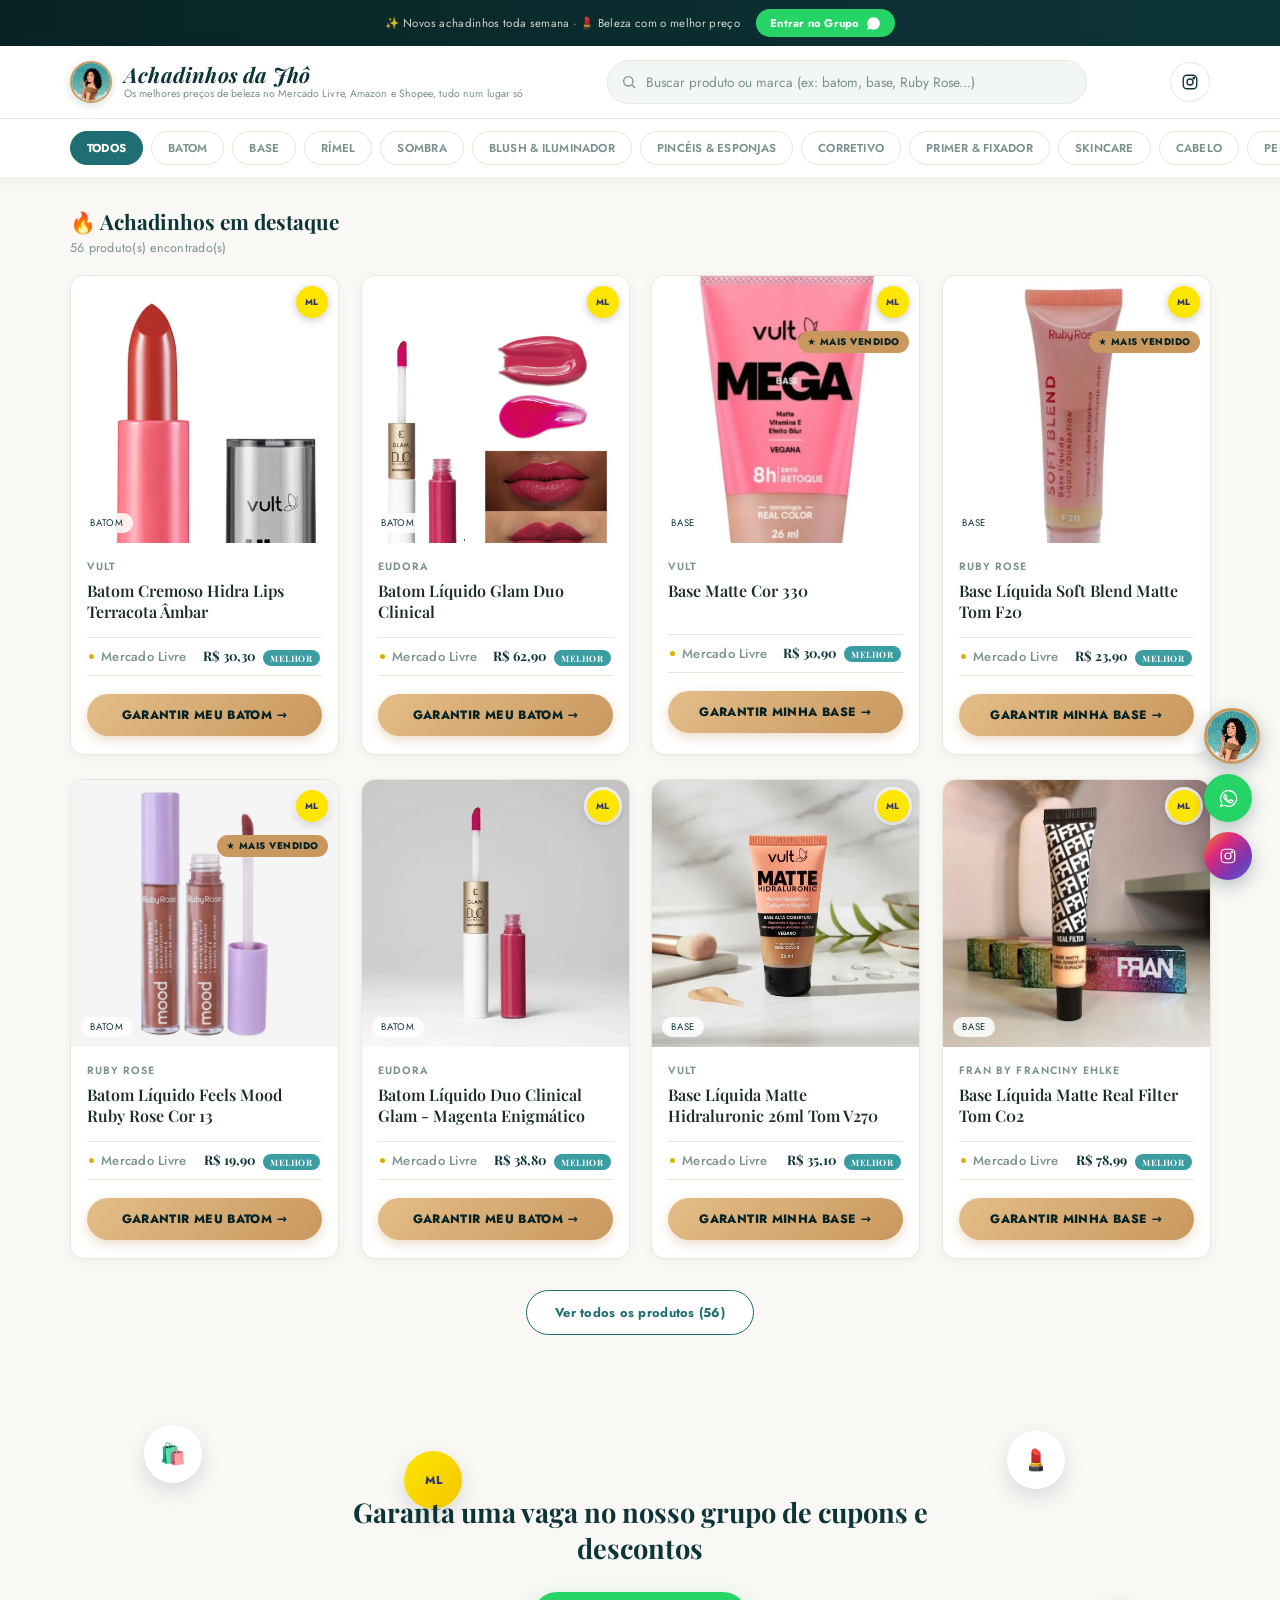
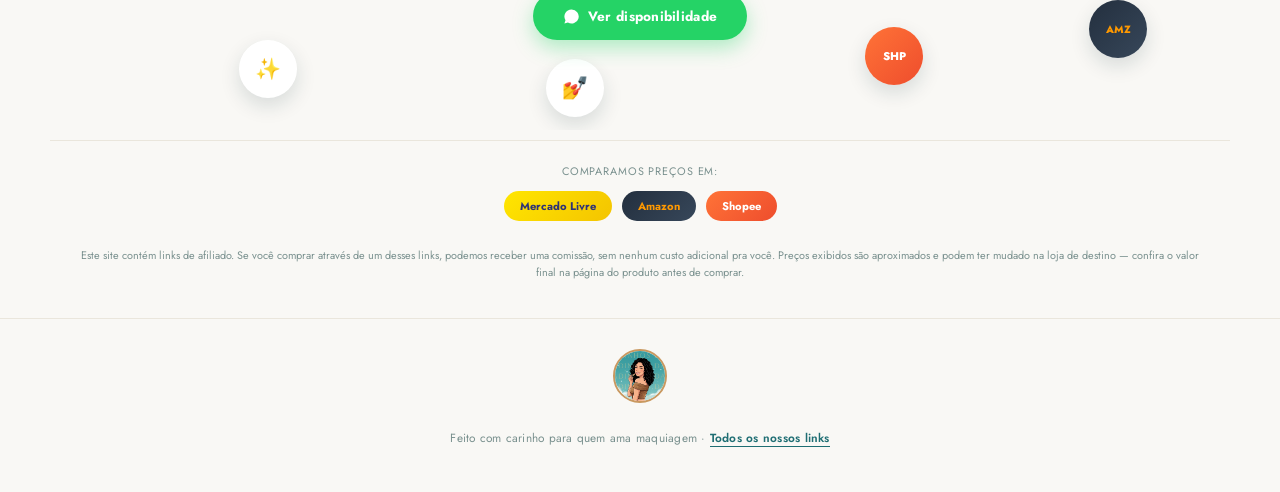
==== commit a1f2d469: "Update index.html" ====
--- a/index.html
+++ b/index.html
@@ -48,6 +48,23 @@
   </div>
 </div>
 
+<div class="cta-group">
+  <div class="cta-float cf-1">🛍️</div>
+  <div class="cta-float cf-2">ML</div>
+  <div class="cta-float cf-3">💄</div>
+  <div class="cta-float cf-4">AMZ</div>
+  <div class="cta-float cf-5">✨</div>
+  <div class="cta-float cf-6">SHP</div>
+  <div class="cta-float cf-7">💅</div>
+  <div class="cta-group-inner">
+    <h2>Garanta uma vaga no nosso grupo de cupons e descontos</h2>
+    <a id="cta-whatsapp" class="cta-group-btn" href="#" target="_blank">
+      <svg width="17" height="17" viewBox="0 0 24 24" fill="currentColor"><path d="M17 14.5c-.3-.1-1.7-.8-2-.9-.3-.1-.5-.1-.7.1-.2.3-.8.9-.9 1.1-.2.2-.3.2-.6.1-.3-.1-1.3-.5-2.4-1.5-.9-.8-1.5-1.8-1.6-2.1-.2-.3 0-.5.1-.6.1-.1.3-.3.4-.5.1-.1.2-.3.2-.4.1-.2 0-.3 0-.4C9.4 9.2 9 8 8.8 7.6c-.2-.4-.4-.4-.6-.4h-.5c-.2 0-.5.1-.7.3-.2.3-.9.9-.9 2.2s1 2.5 1.1 2.7c.1.2 2 3 4.7 4.2.7.3 1.2.5 1.6.6.7.2 1.3.2 1.8.1.5-.1 1.7-.7 1.9-1.3.2-.6.2-1.1.2-1.3-.1-.1-.3-.2-.6-.3z"/><path d="M12 2a10 10 0 0 0-8.5 15.2L2 22l4.9-1.5A10 10 0 1 0 12 2z"/></svg>
+      Ver disponibilidade
+    </a>
+  </div>
+</div>
+
 <div class="partners-row">
   <span class="partners-label">Comparamos preços em:</span>
   <div class="partners-badges">
@@ -64,6 +81,9 @@
 </div>
 
 <div class="floating-links">
+  <a href="links.html" class="mascot-fab" title="Conheça a Jhô" aria-label="Nossa mascote Jhô">
+    <img src="Woman_holding_makeup_product_202608261349.jpeg" alt="Jhô">
+  </a>
   <a id="whatsapp-fab" class="fab whatsapp" href="#" target="_blank" title="Entrar no grupo do WhatsApp" aria-label="WhatsApp">
     <svg width="19" height="19" viewBox="0 0 24 24" fill="none" stroke="currentColor" stroke-width="1.6"><path d="M17 14.5c-.3-.1-1.7-.8-2-.9-.3-.1-.5-.1-.7.1-.2.3-.8.9-.9 1.1-.2.2-.3.2-.6.1-.3-.1-1.3-.5-2.4-1.5-.9-.8-1.5-1.8-1.6-2.1-.2-.3 0-.5.1-.6.1-.1.3-.3.4-.5.1-.1.2-.3.2-.4.1-.2 0-.3 0-.4C9.4 9.2 9 8 8.8 7.6c-.2-.4-.4-.4-.6-.4h-.5c-.2 0-.5.1-.7.3-.2.3-.9.9-.9 2.2s1 2.5 1.1 2.7c.1.2 2 3 4.7 4.2.7.3 1.2.5 1.6.6.7.2 1.3.2 1.8.1.5-.1 1.7-.7 1.9-1.3.2-.6.2-1.1.2-1.3-.1-.1-.3-.2-.6-.3z"/><path d="M12 2a10 10 0 0 0-8.5 15.2L2 22l4.9-1.5A10 10 0 1 0 12 2z"/></svg>
   </a>
--- a/style.css
+++ b/style.css
@@ -99,9 +99,25 @@
   border: 2px solid var(--gold);
   box-shadow: 0 2px 8px rgba(13, 53, 56, 0.18);
 }
-.brand-text { display: none; }
+.brand-text {
+  display: flex;
+  flex-direction: column;
+  line-height: 1.15;
+}
+.brand-word {
+  font-family: 'Playfair Display', serif;
+  font-style: italic;
+  font-weight: 700;
+  font-size: 1.3rem;
+  color: var(--burgundy);
+  letter-spacing: 0.01em;
+}
 .brand-tagline {
-  display: none;
+  display: block;
+  font-size: 0.66rem;
+  color: var(--muted);
+  letter-spacing: 0.01em;
+  margin-top: 1px;
 }
 
 .sr-only {
@@ -229,8 +245,32 @@
 
 .grid {
   display: grid;
-  grid-template-columns: repeat(auto-fill, minmax(240px, 1fr));
-  gap: 20px;
+  grid-template-columns: repeat(auto-fill, minmax(260px, 1fr));
+  gap: 24px 22px;
+}
+
+.show-more-wrap {
+  display: none;
+  justify-content: center;
+  margin-top: 32px;
+}
+.show-more-btn {
+  background: #fff;
+  border: 1.5px solid var(--clay);
+  color: var(--clay);
+  font-family: 'Jost', sans-serif;
+  font-size: 0.8rem;
+  font-weight: 700;
+  letter-spacing: 0.02em;
+  padding: 12px 28px;
+  border-radius: 999px;
+  cursor: pointer;
+  transition: background .15s ease, color .15s ease, transform .15s ease;
+}
+.show-more-btn:hover {
+  background: var(--clay);
+  color: #fff;
+  transform: translateY(-1px);
 }
 
 .card {
@@ -483,6 +523,106 @@
   vertical-align: middle;
 }
 
+/* ---------- cta group (grupo de cupons, com icones flutuantes) ---------- */
+.cta-group {
+  position: relative;
+  max-width: 1180px;
+  margin: 10px auto 0;
+  padding: 90px 20px;
+  overflow: hidden;
+}
+.cta-group-inner {
+  position: relative;
+  z-index: 2;
+  max-width: 640px;
+  margin: 0 auto;
+  text-align: center;
+}
+.cta-group-inner h2 {
+  font-family: 'Playfair Display', serif;
+  font-size: 1.7rem;
+  font-weight: 700;
+  color: var(--burgundy);
+  line-height: 1.3;
+  margin: 0 0 26px;
+}
+.cta-group-btn {
+  display: inline-flex;
+  align-items: center;
+  gap: 8px;
+  background: var(--whatsapp);
+  color: #fff;
+  text-decoration: none;
+  font-weight: 700;
+  font-size: 0.85rem;
+  letter-spacing: 0.02em;
+  padding: 14px 30px;
+  border-radius: 999px;
+  box-shadow: 0 8px 20px rgba(37,211,102,0.35);
+  transition: transform .15s ease, box-shadow .15s ease;
+}
+.cta-group-btn:hover {
+  transform: translateY(-2px);
+  box-shadow: 0 12px 26px rgba(37,211,102,0.45);
+}
+
+.cta-float {
+  position: absolute;
+  width: 58px;
+  height: 58px;
+  border-radius: 50%;
+  background: #fff;
+  display: flex;
+  align-items: center;
+  justify-content: center;
+  font-size: 1.3rem;
+  font-weight: 800;
+  color: var(--clay);
+  box-shadow: 0 8px 20px rgba(13, 53, 56, 0.14);
+  z-index: 1;
+  animation: floatBob 5s ease-in-out infinite;
+}
+.cta-float.cf-1 { top: 6%; left: 8%; animation-delay: 0s; }
+.cta-float.cf-2 { top: 14%; left: 30%; font-size: 0.72rem; background: linear-gradient(135deg, #ffe600, #f4c400); color: #2d3277; animation-delay: .6s; }
+.cta-float.cf-3 { top: 8%; right: 14%; animation-delay: 1.1s; }
+.cta-float.cf-4 { top: 60%; right: 7%; font-size: 0.66rem; background: linear-gradient(135deg, #232f3e, #37475a); color: #ff9900; animation-delay: 1.6s; }
+.cta-float.cf-5 { bottom: 10%; left: 16%; animation-delay: 2.1s; }
+.cta-float.cf-6 { bottom: 14%; right: 26%; font-size: 0.7rem; background: linear-gradient(135deg, #ff7337, #ee4d2d); color: #fff; animation-delay: 2.6s; }
+.cta-float.cf-7 { bottom: 4%; left: 42%; animation-delay: 3.1s; }
+
+@keyframes floatBob {
+  0%, 100% { transform: translateY(0); }
+  50% { transform: translateY(-14px); }
+}
+
+@media (max-width: 720px) {
+  .cta-group { padding: 60px 20px; }
+  .cta-group-inner h2 { font-size: 1.3rem; }
+  .cta-float { width: 44px; height: 44px; font-size: 1rem; }
+  .cta-float.cf-2, .cta-float.cf-4, .cta-float.cf-6 { font-size: 0.58rem; }
+}
+
+/* ---------- mascote flutuante ---------- */
+.mascot-fab {
+  width: 56px;
+  height: 56px;
+  border-radius: 50%;
+  overflow: hidden;
+  border: 3px solid var(--gold);
+  box-shadow: 0 6px 18px rgba(13, 53, 56, 0.3);
+  display: block;
+  animation: floatBob 4s ease-in-out infinite;
+  transition: transform .15s ease;
+}
+.mascot-fab:hover { transform: scale(1.06); }
+.mascot-fab img {
+  width: 100%;
+  height: 100%;
+  object-fit: cover;
+  object-position: 50% 18%;
+  display: block;
+}
+
 /* ---------- partner stores row ---------- */
 .partners-row {
   max-width: 1180px;
